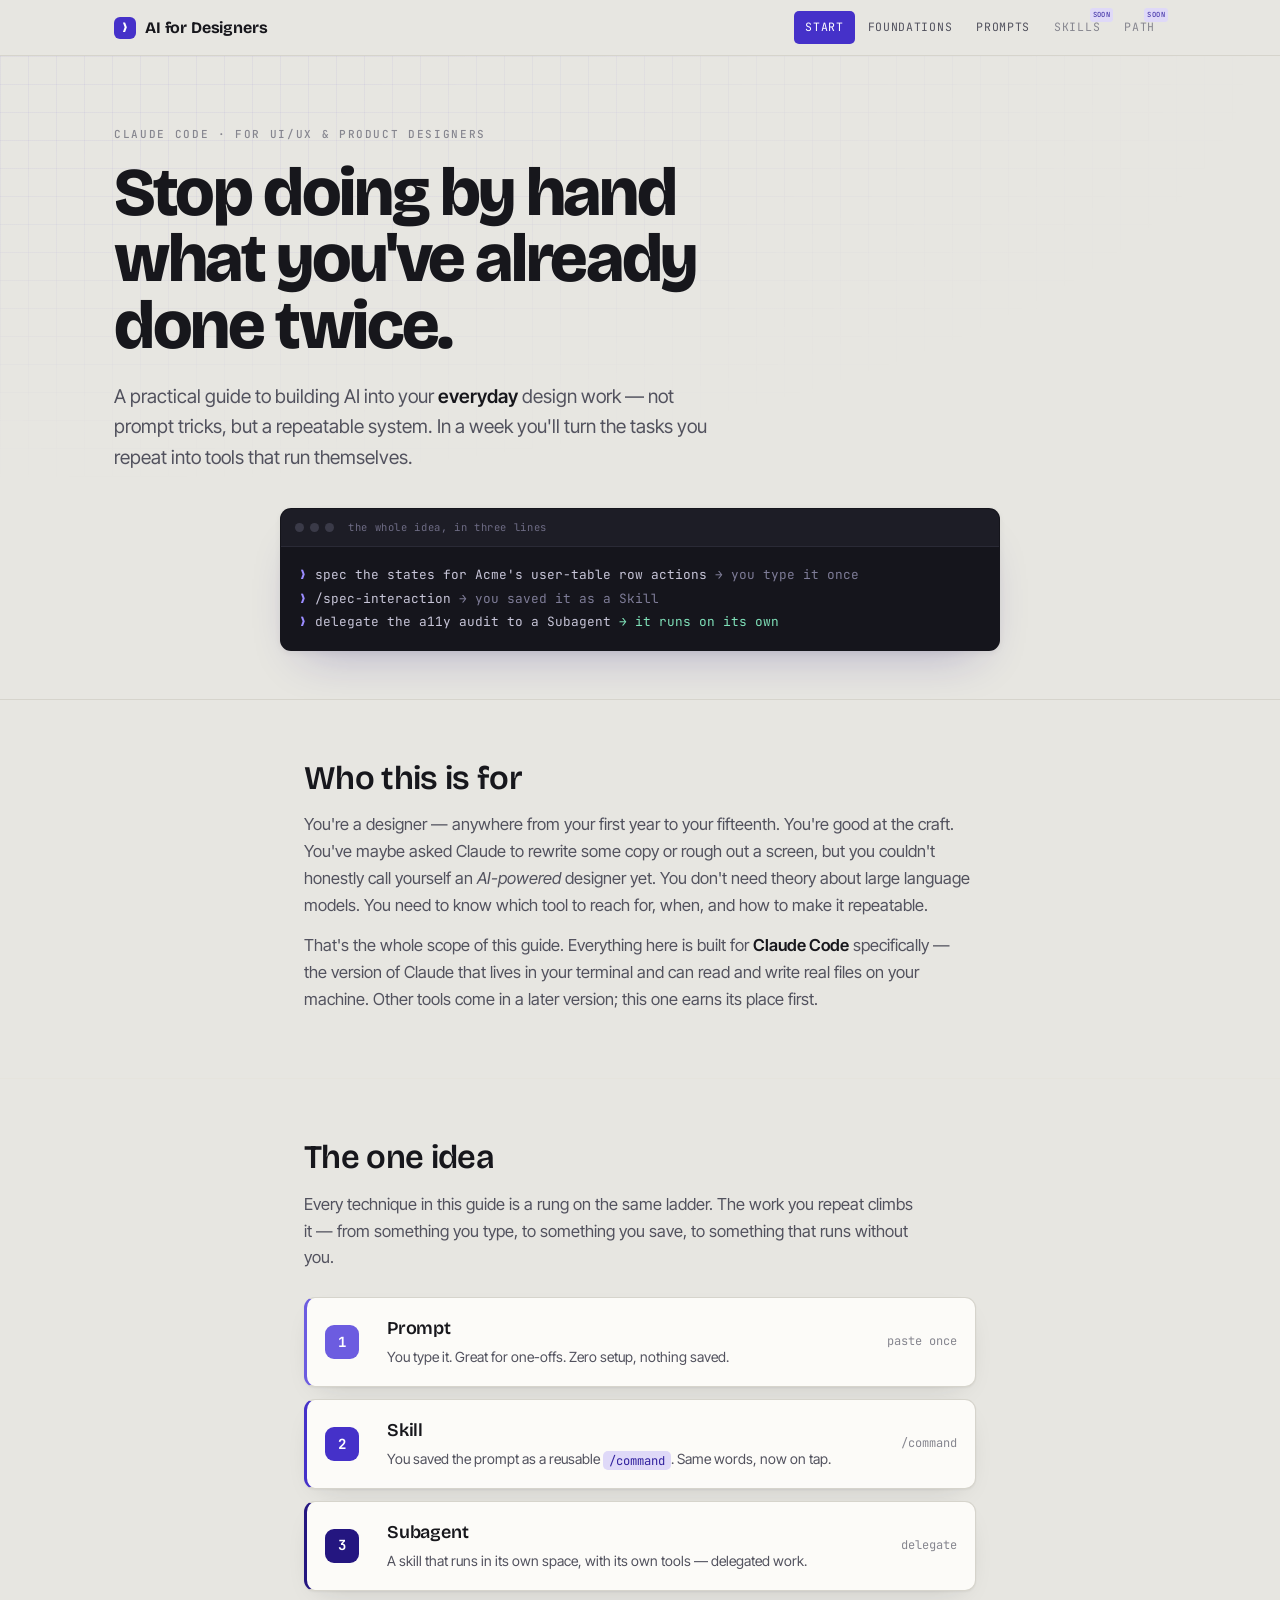
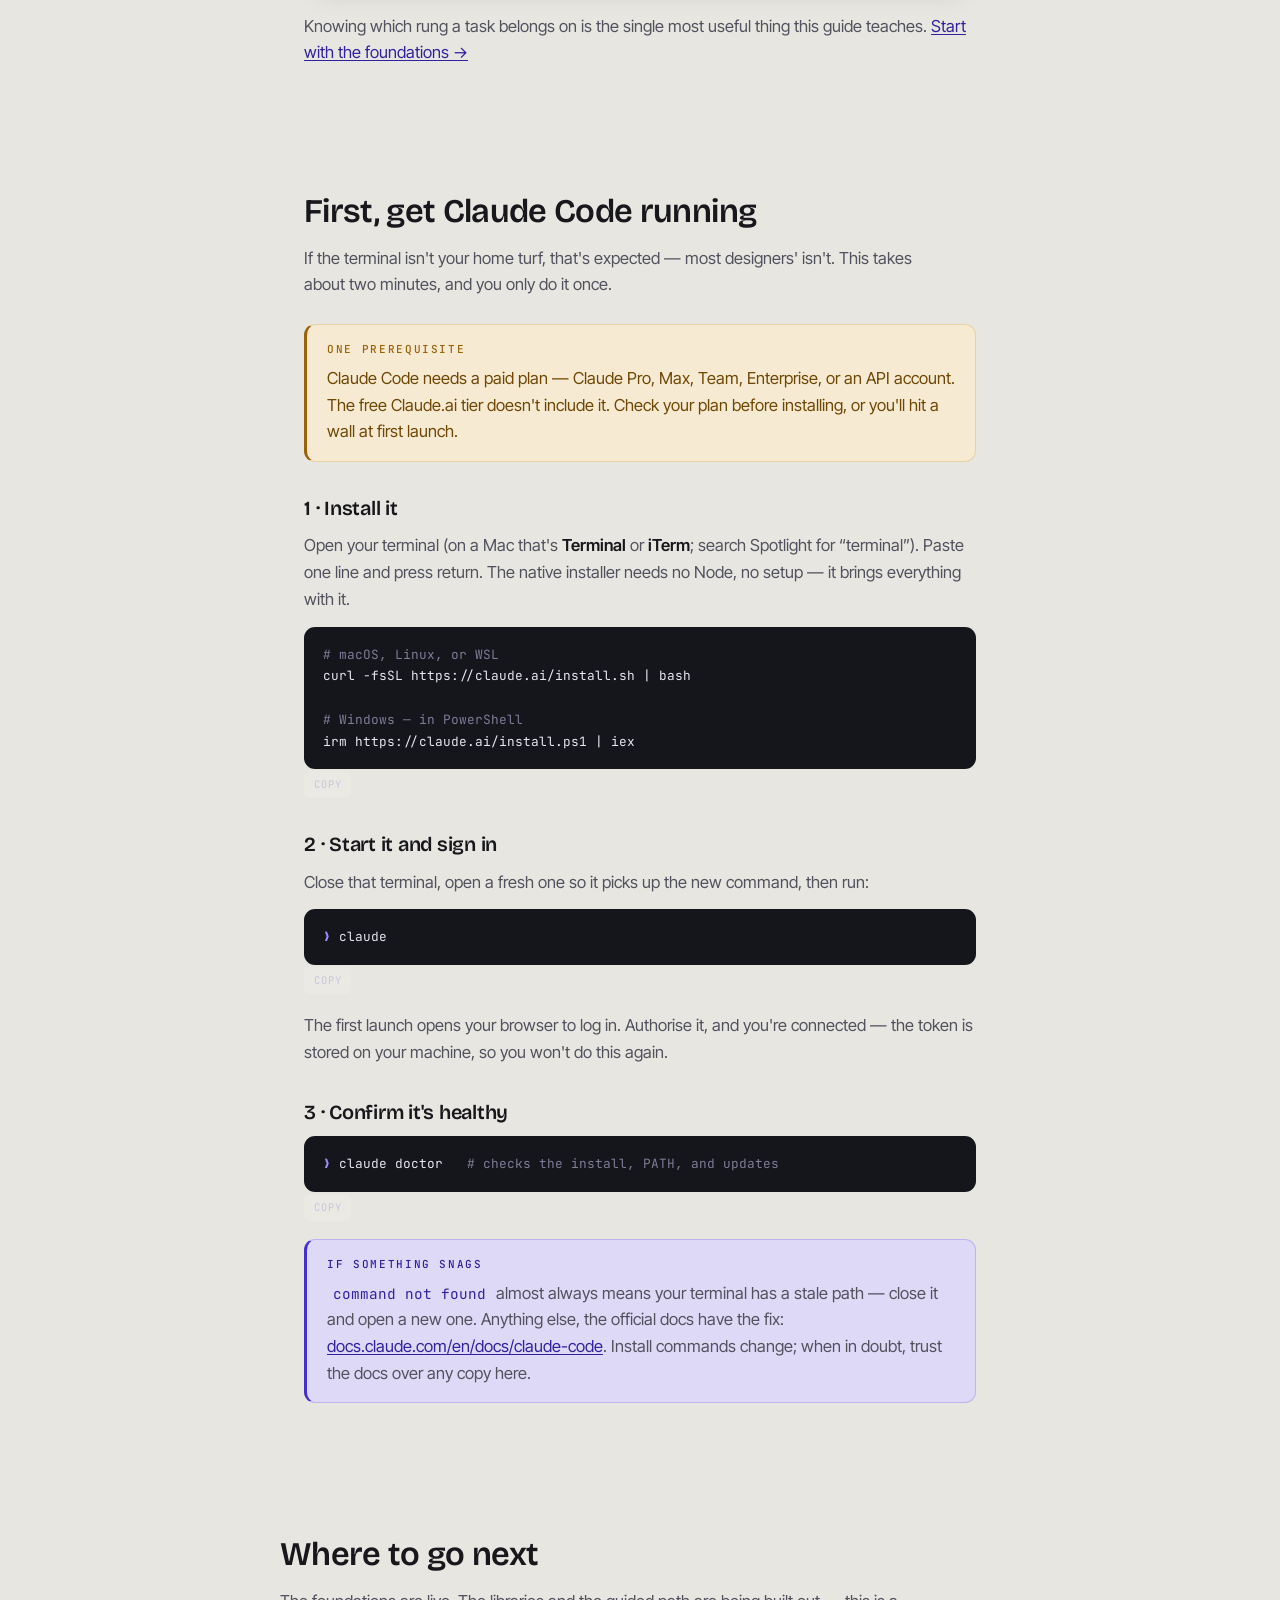
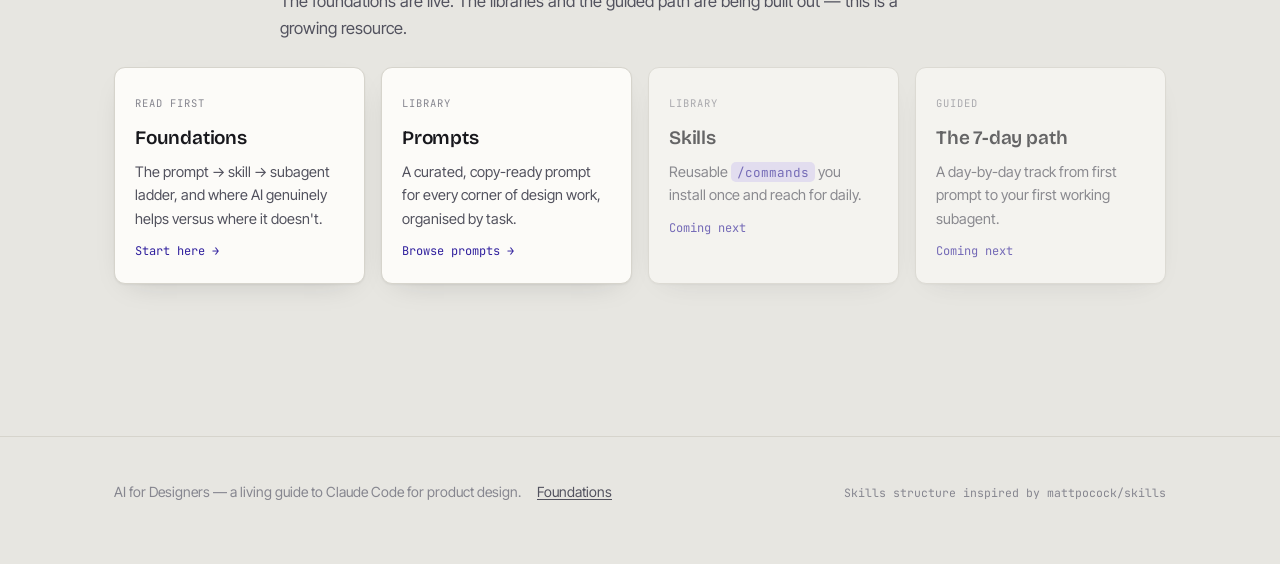
==== index.html @ a27c15d3 "Initial commit" ====
<!DOCTYPE html>
<html lang="en">
<head>
<meta charset="utf-8">
<meta name="viewport" content="width=device-width, initial-scale=1">
<title>AI for Designers — Claude Code, for UI/UX &amp; product designers</title>
<meta name="description" content="A practical, production-ready guide to integrating Claude Code into your everyday design workflow. Prompts, Skills, and Subagents for UI/UX and product designers.">
<link rel="preconnect" href="https://fonts.googleapis.com">
<link rel="preconnect" href="https://fonts.gstatic.com" crossorigin>
<link href="https://fonts.googleapis.com/css2?family=Bricolage+Grotesque:opsz,wght@12..96,400;12..96,600;12..96,800&family=Inter+Tight:wght@400;500;600&family=JetBrains+Mono:wght@400;500;700&display=swap" rel="stylesheet">
<link rel="stylesheet" href="assets/css/tokens.css">
<link rel="stylesheet" href="assets/css/base.css">
</head>
<body>

<!-- ===== shared nav (kept in sync by hand across pages — no build step) ===== -->
<nav class="nav">
  <div class="nav-in">
    <a class="brand" href="index.html"><span class="glyph">❯</span><b>AI for Designers</b></a>
    <div class="nav-links">
      <a href="index.html" aria-current="page">Start</a>
      <a href="foundations.html">Foundations</a>
      <a href="prompting.html">Prompts</a>
      <span class="soon">Skills</span>
      <span class="soon">Path</span>
    </div>
  </div>
</nav>

<main>
  <!-- ===== hero ===== -->
  <header class="hero grid-wash">
    <div class="wrap">
      <div class="eyebrow">Claude Code · for UI/UX &amp; product designers</div>
      <h1>Stop doing by hand what you&#39;ve already done twice.</h1>
      <p class="lede">A practical guide to building AI into your <strong>everyday</strong> design work — not prompt tricks, but a repeatable system. In a week you&#39;ll turn the tasks you repeat into tools that run themselves.</p>

      <div class="measure" style="margin-top:34px">
        <div class="term" aria-label="Example of the prompt to skill to subagent progression">
          <div class="term-bar"><i></i><i></i><i></i><span>the whole idea, in three lines</span></div>
          <div class="term-body">
<span class="pr">❯</span> spec the states for Acme&#39;s user-table row actions<span class="out">   → you type it once</span><br>
<span class="pr">❯</span> /spec-interaction<span class="out">                          → you saved it as a Skill</span><br>
<span class="pr">❯</span> delegate the a11y audit to a Subagent<span class="ok">        → it runs on its own</span>
          </div>
        </div>
      </div>
    </div>
  </header>

  <!-- ===== who it's for ===== -->
  <section class="band">
    <div class="wrap measure">
      <div class="sec-head"><h2>Who this is for</h2></div>
      <p>You&#39;re a designer — anywhere from your first year to your fifteenth. You&#39;re good at the craft. You&#39;ve maybe asked Claude to rewrite some copy or rough out a screen, but you couldn&#39;t honestly call yourself an <em>AI-powered</em> designer yet. You don&#39;t need theory about large language models. You need to know which tool to reach for, when, and how to make it repeatable.</p>
      <p>That&#39;s the whole scope of this guide. Everything here is built for <strong>Claude Code</strong> specifically — the version of Claude that lives in your terminal and can read and write real files on your machine. Other tools come in a later version; this one earns its place first.</p>
    </div>
  </section>

  <!-- ===== the one idea ===== -->
  <section class="band">
    <div class="wrap measure">
      <div class="sec-head"><h2>The one idea</h2></div>
      <p class="sec-sub">Every technique in this guide is a rung on the same ladder. The work you repeat climbs it — from something you type, to something you save, to something that runs without you.</p>

      <div class="ladder">
        <div class="rung t1">
          <div class="n">1</div>
          <div class="body"><b>Prompt</b><span>You type it. Great for one-offs. Zero setup, nothing saved.</span></div>
          <div class="cmd">paste once</div>
        </div>
        <div class="rung t2">
          <div class="n">2</div>
          <div class="body"><b>Skill</b><span>You saved the prompt as a reusable <code>/command</code>. Same words, now on tap.</span></div>
          <div class="cmd">/command</div>
        </div>
        <div class="rung t3">
          <div class="n">3</div>
          <div class="body"><b>Subagent</b><span>A skill that runs in its own space, with its own tools — delegated work.</span></div>
          <div class="cmd">delegate</div>
        </div>
      </div>

      <p style="margin-top:22px">Knowing which rung a task belongs on is the single most useful thing this guide teaches. <a href="foundations.html">Start with the foundations →</a></p>
    </div>
  </section>

  <!-- ===== getting started with claude code ===== -->
  <section class="band">
    <div class="wrap measure">
      <div class="sec-head"><h2>First, get Claude Code running</h2></div>
      <p class="sec-sub">If the terminal isn&#39;t your home turf, that&#39;s expected — most designers&#39; isn&#39;t. This takes about two minutes, and you only do it once.</p>

      <div class="callout warn">
        <span class="eyebrow">One prerequisite</span>
        <p>Claude Code needs a paid plan — Claude Pro, Max, Team, Enterprise, or an API account. The free Claude.ai tier doesn&#39;t include it. Check your plan before installing, or you&#39;ll hit a wall at first launch.</p>
      </div>

      <h3>1 · Install it</h3>
      <p>Open your terminal (on a Mac that&#39;s <strong>Terminal</strong> or <strong>iTerm</strong>; search Spotlight for &ldquo;terminal&rdquo;). Paste one line and press return. The native installer needs no Node, no setup — it brings everything with it.</p>
      <div class="codewrap"><pre><span class="c"># macOS, Linux, or WSL</span>
curl -fsSL https://claude.ai/install.sh | bash

<span class="c"># Windows — in PowerShell</span>
irm https://claude.ai/install.ps1 | iex</pre></div>

      <h3>2 · Start it and sign in</h3>
      <p>Close that terminal, open a fresh one so it picks up the new command, then run:</p>
      <div class="codewrap"><pre><span class="p">❯</span> claude</pre></div>
      <p>The first launch opens your browser to log in. Authorise it, and you&#39;re connected — the token is stored on your machine, so you won&#39;t do this again.</p>

      <h3>3 · Confirm it&#39;s healthy</h3>
      <div class="codewrap"><pre><span class="p">❯</span> claude doctor   <span class="c"># checks the install, PATH, and updates</span></pre></div>

      <div class="callout tip">
        <span class="eyebrow">If something snags</span>
        <p><code>command not found</code> almost always means your terminal has a stale path — close it and open a new one. Anything else, the official docs have the fix: <a href="https://docs.claude.com/en/docs/claude-code/overview">docs.claude.com/en/docs/claude-code</a>. Install commands change; when in doubt, trust the docs over any copy here.</p>
      </div>
    </div>
  </section>

  <!-- ===== where to go ===== -->
  <section class="band">
    <div class="wrap">
      <div class="measure"><div class="sec-head"><h2>Where to go next</h2></div>
      <p class="sec-sub">The foundations are live. The libraries and the guided path are being built out — this is a growing resource.</p></div>
      <div class="cards">
        <a class="card" href="foundations.html">
          <span class="k">Read first</span>
          <h4>Foundations</h4>
          <p>The prompt → skill → subagent ladder, and where AI genuinely helps versus where it doesn&#39;t.</p>
          <span class="go">Start here →</span>
        </a>
        <a class="card" href="prompting.html">
          <span class="k">Library</span>
          <h4>Prompts</h4>
          <p>A curated, copy-ready prompt for every corner of design work, organised by task.</p>
          <span class="go">Browse prompts →</span>
        </a>
        <div class="card disabled">
          <span class="k">Library</span>
          <h4>Skills</h4>
          <p>Reusable <code>/commands</code> you install once and reach for daily.</p>
          <span class="go">Coming next</span>
        </div>
        <div class="card disabled">
          <span class="k">Guided</span>
          <h4>The 7-day path</h4>
          <p>A day-by-day track from first prompt to your first working subagent.</p>
          <span class="go">Coming next</span>
        </div>
      </div>
    </div>
  </section>
</main>

<footer>
  <div class="wrap">
    <span>AI for Designers — a living guide to Claude Code for product design.</span>
    <a href="foundations.html">Foundations</a>
    <span class="credit">Skills structure inspired by mattpocock/skills</span>
  </div>
</footer>

<script>
/* copy buttons — added to every code block, on every page */
document.querySelectorAll('.codewrap').forEach(w=>{
  const pre=w.querySelector('pre'); if(!pre) return;
  const b=document.createElement('button'); b.className='copy'; b.type='button'; b.textContent='Copy';
  b.addEventListener('click',async()=>{
    try{ await navigator.clipboard.writeText(pre.innerText); b.textContent='Copied'; b.classList.add('done');
      setTimeout(()=>{b.textContent='Copy';b.classList.remove('done')},1400);
    }catch(e){ b.textContent='Select manually'; }
  });
  w.appendChild(b);
});
</script>
</body>
</html>
---- assets/css/tokens.css ----
/* ============================================================================
   TOKENS — the single source of visual truth for the whole repo.
   Change a value here and every page updates. Nothing elsewhere hardcodes
   a colour, font, radius or width.

   The tier ramp (--t1 / --t2 / --t3) is meaningful, not decorative:
   it encodes the learning ladder — Prompt (t1) → Skill (t2) → Subagent (t3).
   Use the matching tier colour wherever you refer to one of those concepts.
   ========================================================================== */
:root{
  /* surfaces — warm light, deliberately not cream (#F4F1EA reads as AI-default) */
  --paper:#E7E6E1;
  --paper-2:#F1F0EB;
  --card:#FCFBF8;

  /* ink */
  --ink:#17171C;
  --ink-2:#52525E;
  --ink-3:#86868F;

  /* rules */
  --rule:#D6D4CC;
  --rule-soft:#E6E4DD;

  /* tier ramp — the ladder. deepening violet-indigo. */
  --t1:#6C5CE0;  --t1-soft:#E8E4FB;  --t1-line:#CFC6F5;   /* Prompt   */
  --t2:#4531C9;  --t2-soft:#DFD9F8;  --t2-line:#BFB4F0;   /* Skill    */
  --t3:#241680;  --t3-soft:#D7D2EC;  --t3-line:#B3AAD8;   /* Subagent */
  --t2-ink:#31219E;                                        /* readable violet text */

  /* semantic accents */
  --go:#0E7C66;    --go-soft:#D6EDE6;   --go-line:#B2DccF;  /* create / positive */
  --warn:#9A6209;  --warn-soft:#F7EAD2; --warn-line:#E7D3A6;/* caution           */
  --stop:#963030;  --stop-soft:#FBE7E7; --stop-line:#EEC5C5;/* blocker           */

  /* radii */
  --r-s:5px; --r-m:11px; --r-l:20px;

  /* elevation */
  --shadow:0 1px 2px rgba(23,23,28,.05), 0 10px 30px -16px rgba(23,23,28,.22);
  --shadow-lg:0 2px 6px rgba(23,23,28,.06), 0 24px 50px -24px rgba(36,22,128,.30);

  /* type */
  --display:'Bricolage Grotesque',system-ui,sans-serif;
  --body:'Inter Tight',system-ui,sans-serif;
  --mono:'JetBrains Mono',ui-monospace,SFMono-Regular,Menlo,monospace;

  /* layout */
  --nav-h:56px;
  --measure:72ch;
  --gutter:40px;
}
---- assets/css/base.css ----
/* ============================================================================
   BASE — shared layout + components for every page.
   Depends on tokens.css. Component classes are documented inline so future
   pages can reuse them without re-reading the whole file.
   ========================================================================== */

*{box-sizing:border-box}
html{scroll-behavior:smooth}
body{
  margin:0;background:var(--paper);color:var(--ink);
  font-family:var(--body);font-size:16.5px;line-height:1.62;
  -webkit-font-smoothing:antialiased;
}
a{color:var(--t2-ink);text-underline-offset:2px}
img{max-width:100%}

.eyebrow{
  font-family:var(--mono);font-size:11px;font-weight:500;
  letter-spacing:.15em;text-transform:uppercase;color:var(--ink-3);
}
.wrap{max-width:1100px;margin:0 auto;padding:0 24px}
.measure{max-width:var(--measure);margin-inline:auto}

/* ---------- top navigation (shared across pages) ------------------------- */
.nav{
  position:sticky;top:0;z-index:50;height:var(--nav-h);
  background:rgba(231,230,225,.82);backdrop-filter:blur(12px);
  border-bottom:1px solid var(--rule);
}
.nav-in{display:flex;align-items:center;gap:22px;height:100%;max-width:1100px;margin:0 auto;padding:0 24px}
.brand{display:flex;align-items:center;gap:9px;text-decoration:none;color:var(--ink);font-weight:600}
.brand .glyph{
  width:22px;height:22px;border-radius:6px;background:var(--t2);color:#fff;flex:none;
  display:grid;place-items:center;font-family:var(--mono);font-size:13px;font-weight:700;
}
.brand b{font-family:var(--display);font-size:16px;letter-spacing:-.01em}
.nav-links{margin-left:auto;display:flex;gap:2px;align-items:center}
.nav-links a,.nav-links span{
  font-family:var(--mono);font-size:11.5px;letter-spacing:.06em;text-transform:uppercase;
  padding:7px 11px;border-radius:var(--r-s);text-decoration:none;color:var(--ink-2);
}
.nav-links a:hover{background:var(--t2-soft);color:var(--t2-ink)}
.nav-links a[aria-current="page"]{background:var(--t2);color:#fff}
.nav-links .soon{color:var(--ink-3);cursor:default;position:relative}
.nav-links .soon::after{
  content:"soon";position:absolute;top:-3px;right:-2px;font-size:7px;letter-spacing:.06em;
  color:var(--t2-ink);background:var(--t2-soft);padding:1px 3px;border-radius:3px;
}

/* ---------- page scaffold ------------------------------------------------ */
main{padding-bottom:100px}
.hero{position:relative;padding:70px 0 48px;overflow:hidden;border-bottom:1px solid var(--rule)}
.hero .wrap{position:relative}
.hero h1{
  font-family:var(--display);font-weight:800;letter-spacing:-.035em;
  font-size:clamp(38px,6vw,68px);line-height:.98;margin:16px 0 0;max-width:17ch;
}
.hero .lede{font-size:19px;color:var(--ink-2);margin:22px 0 0;max-width:56ch}
.hero .lede strong{color:var(--ink);font-weight:600}

/* faint grid wash behind heroes */
.grid-wash::before{
  content:"";position:absolute;inset:0;pointer-events:none;
  background-image:
    linear-gradient(to right,rgba(69,49,201,.05) 1px,transparent 1px),
    linear-gradient(to bottom,rgba(69,49,201,.05) 1px,transparent 1px);
  background-size:28px 28px;
  mask-image:radial-gradient(120% 90% at 10% 0%,#000 15%,transparent 75%);
}

section.band{padding:52px 0;border-bottom:1px solid var(--rule-soft)}
section.band:last-of-type{border-bottom:0}
.sec-head{display:flex;align-items:baseline;gap:14px;margin-bottom:6px;flex-wrap:wrap}
.sec-head h2{
  font-family:var(--display);font-weight:600;letter-spacing:-.02em;
  font-size:clamp(24px,3vw,33px);margin:0;
}
.sec-sub{color:var(--ink-2);max-width:62ch;margin:6px 0 26px;font-size:16.5px}

h3{font-family:var(--display);font-weight:600;font-size:20px;letter-spacing:-.012em;margin:30px 0 8px}
p{margin:0 0 14px;color:var(--ink-2)}
p strong,li strong{color:var(--ink);font-weight:600}
.band ul,.band ol{color:var(--ink-2);padding-left:20px}
.band li{margin-bottom:7px}

/* ---------- the LADDER (signature) --------------------------------------
   Three rungs = Prompt / Skill / Subagent, coloured by the tier ramp.
   Sequence is real information, so the rungs are numbered.                  */
.ladder{display:grid;gap:12px;margin:8px 0 4px}
.rung{
  display:grid;grid-template-columns:46px 1fr auto;align-items:center;gap:16px;
  background:var(--card);border:1px solid var(--rule);border-left-width:3px;
  border-radius:var(--r-m);padding:16px 18px;box-shadow:var(--shadow);
  animation:rung-in .5s cubic-bezier(.2,.9,.3,1.25) backwards;
}
.rung:nth-child(1){animation-delay:.05s}
.rung:nth-child(2){animation-delay:.15s}
.rung:nth-child(3){animation-delay:.25s}
@keyframes rung-in{from{opacity:0;transform:translateY(10px)}to{opacity:1;transform:none}}
.rung .n{
  width:34px;height:34px;border-radius:9px;display:grid;place-items:center;
  font-family:var(--mono);font-weight:700;font-size:14px;color:#fff;
}
.rung .body b{font-family:var(--display);font-size:18px;font-weight:600;display:block;letter-spacing:-.01em}
.rung .body span{font-size:14px;color:var(--ink-2)}
.rung .cmd{font-family:var(--mono);font-size:12px;color:var(--ink-3);white-space:nowrap}
.rung.t1{border-left-color:var(--t1)} .rung.t1 .n{background:var(--t1)}
.rung.t2{border-left-color:var(--t2)} .rung.t2 .n{background:var(--t2)}
.rung.t3{border-left-color:var(--t3)} .rung.t3 .n{background:var(--t3)}

/* ---------- callouts ----------------------------------------------------- */
.callout{
  border:1px solid var(--rule);border-left-width:3px;border-radius:var(--r-m);
  padding:16px 20px;margin:0 0 20px;background:var(--card);
}
.callout>.eyebrow{display:block;margin-bottom:6px}
.callout p:last-child{margin-bottom:0}
.callout.tip{background:var(--t2-soft);border-color:var(--t2-line);border-left-color:var(--t2)}
.callout.tip>.eyebrow{color:var(--t2-ink)}
.callout.rule{background:var(--go-soft);border-color:var(--go-line);border-left-color:var(--go)}
.callout.rule>.eyebrow{color:var(--go)} .callout.rule p{color:#0a5c4c}
.callout.warn{background:var(--warn-soft);border-color:var(--warn-line);border-left-color:var(--warn)}
.callout.warn>.eyebrow{color:var(--warn)} .callout.warn p{color:#6e4705}
.callout.stop{background:var(--stop-soft);border-color:var(--stop-line);border-left-color:var(--stop)}
.callout.stop>.eyebrow{color:var(--stop)} .callout.stop p{color:#7a2626}

/* ---------- cards + nav grid --------------------------------------------- */
.cards{display:grid;grid-template-columns:repeat(auto-fill,minmax(240px,1fr));gap:16px}
.card{
  background:var(--card);border:1px solid var(--rule);border-radius:var(--r-m);
  padding:20px;box-shadow:var(--shadow);text-decoration:none;color:inherit;display:block;
  transition:transform .16s,box-shadow .16s,border-color .16s;
}
a.card:hover{transform:translateY(-2px);box-shadow:var(--shadow-lg);border-color:var(--t2-line)}
.card .k{font-family:var(--mono);font-size:10.5px;letter-spacing:.1em;text-transform:uppercase;color:var(--ink-3)}
.card h4{font-family:var(--display);font-size:19px;font-weight:600;letter-spacing:-.01em;margin:8px 0 6px}
.card p{font-size:14.5px;margin:0}
.card .go{display:inline-block;margin-top:12px;font-family:var(--mono);font-size:12px;color:var(--t2-ink)}
.card.disabled{opacity:.62;pointer-events:none}

/* ---------- two-column compare (fit / not-fit) --------------------------- */
.compare{display:grid;grid-template-columns:1fr 1fr;gap:16px;margin:0 0 20px}
.compare .col{border:1px solid var(--rule);border-radius:var(--r-m);padding:18px 20px;background:var(--card)}
.compare .col.good{border-top:3px solid var(--go)}
.compare .col.bad{border-top:3px solid var(--stop)}
.compare .col h4{margin:0 0 10px;font-family:var(--display);font-size:16px}
.compare ul{margin:0;padding-left:18px;font-size:14.5px}
.compare li{margin-bottom:6px}

/* ---------- code + command ---------------------------------------------- */
code{font-family:var(--mono);font-size:.87em;background:var(--t2-soft);color:var(--t2-ink);padding:1.5px 6px;border-radius:var(--r-s)}
pre code{background:none;color:inherit;padding:0}
.codewrap{position:relative;margin:0 0 18px}
pre{
  background:#15151C;color:#E7E6EF;border-radius:var(--r-m);padding:17px 19px;
  overflow-x:auto;font-family:var(--mono);font-size:12.8px;line-height:1.7;margin:0;
}
pre .c{color:#7E7C97}      /* comment  */
pre .p{color:#9B8CFF}      /* prompt ❯ / key */
pre .s{color:#7FE0B8}      /* string   */
pre .v{color:#F0C078}      /* value    */
.copy{
  position:absolute;top:10px;right:10px;all:unset;cursor:pointer;
  font-family:var(--mono);font-size:10.5px;letter-spacing:.08em;text-transform:uppercase;
  background:rgba(255,255,255,.1);color:#C9C6DA;padding:5px 10px;border-radius:var(--r-s);
}
.copy:hover{background:rgba(255,255,255,.22);color:#fff}
.copy:focus-visible{outline:2px solid #9B8CFF;outline-offset:2px}
.copy.done{background:var(--go);color:#fff}

/* inline command chip: <span class="k2">❯ claude</span> */
.k2{font-family:var(--mono);font-size:.9em;background:var(--ink);color:#fff;padding:2px 8px;border-radius:var(--r-s);white-space:nowrap}
.k2 .pr{color:#9B8CFF;margin-right:5px}

/* ---------- mini terminal (hero) ----------------------------------------- */
.term{
  background:#15151C;border-radius:var(--r-m);box-shadow:var(--shadow-lg);
  overflow:hidden;border:1px solid #26263200;
}
.term-bar{display:flex;align-items:center;gap:6px;padding:10px 14px;background:#1D1D26;border-bottom:1px solid #2A2A36}
.term-bar i{width:9px;height:9px;border-radius:50%;background:#3A3A48;display:block}
.term-bar span{margin-left:8px;font-family:var(--mono);font-size:10.5px;color:#6E6C85;letter-spacing:.06em}
.term-body{padding:16px 18px;font-family:var(--mono);font-size:12.8px;line-height:1.85;color:#C7C5D8}
.term-body .pr{color:#9B8CFF}
.term-body .out{color:#7E7C97}
.term-body .ok{color:#7FE0B8}

/* ---------- misc --------------------------------------------------------- */
.tags{display:flex;flex-wrap:wrap;gap:6px;margin-top:14px}
.tag{font-family:var(--mono);font-size:10.5px;letter-spacing:.06em;padding:4px 9px;border-radius:999px;background:var(--card);border:1px solid var(--rule);color:var(--ink-3)}

footer{padding:44px 0 60px;color:var(--ink-3);font-size:14px;border-top:1px solid var(--rule)}
footer .wrap{display:flex;gap:16px;flex-wrap:wrap;align-items:baseline}
footer a{color:var(--ink-2)}
footer .credit{margin-left:auto;font-family:var(--mono);font-size:11.5px}

/* ---------- responsive --------------------------------------------------- */
@media (max-width:760px){
  .nav-links{gap:0}
  .nav-links a,.nav-links span{padding:7px 8px;font-size:10.5px}
  .compare{grid-template-columns:1fr}
  .rung{grid-template-columns:40px 1fr;gap:12px}
  .rung .cmd{display:none}
}
@media (prefers-reduced-motion:reduce){
  *{animation:none!important;transition:none!important}
  html{scroll-behavior:auto}
}

/* ---------- print -------------------------------------------------------- */
@media print{
  .nav,.copy,footer .credit{display:none!important}
  body{background:#fff}
  pre{background:#F1F0EB;color:#15151C;border:1px solid var(--rule)}
  pre .c,pre .p,pre .s,pre .v{color:#15151C}
}

/* ============================================================================
   LIBRARY — prompt & skills library components (prompting.html, skills.html)
   ========================================================================== */
.lib-toolbar{
  position:sticky;top:var(--nav-h);z-index:30;background:rgba(231,230,225,.9);
  backdrop-filter:blur(10px);padding:16px 0 14px;border-bottom:1px solid var(--rule);margin-bottom:8px;
}
.lib-search{
  width:100%;font-family:var(--mono);font-size:13.5px;padding:11px 14px;
  border:1px solid var(--rule);border-radius:var(--r-s);background:var(--card);color:var(--ink);
}
.lib-search:focus{outline:2px solid var(--t2);outline-offset:1px;border-color:var(--t2)}
.lib-chips{display:flex;flex-wrap:wrap;gap:6px;margin-top:12px}
.lib-chip{
  all:unset;cursor:pointer;font-family:var(--mono);font-size:11.5px;letter-spacing:.03em;
  padding:6px 11px;border-radius:999px;border:1px solid var(--rule);background:var(--card);color:var(--ink-2);
  transition:.14s;
}
.lib-chip:hover{border-color:var(--t2-line);color:var(--t2-ink)}
.lib-chip:focus-visible{outline:2px solid var(--t2);outline-offset:2px}
.lib-chip[aria-selected="true"]{background:var(--t2);border-color:var(--t2);color:#fff}
.lib-count{margin-top:12px;font-family:var(--mono);font-size:11px;letter-spacing:.08em;text-transform:uppercase;color:var(--ink-3)}

.lib-group{margin:34px 0}
.lib-group-head{margin-bottom:16px;padding-bottom:10px;border-bottom:1px solid var(--rule-soft)}
.lib-group-head h2{font-family:var(--display);font-weight:600;font-size:24px;letter-spacing:-.02em;margin:0}
.lib-group-head p{margin:4px 0 0;color:var(--ink-3);font-size:15px}
.lib-grid{display:grid;grid-template-columns:repeat(auto-fill,minmax(340px,1fr));gap:16px}
.lib-empty{font-family:var(--mono);font-size:13px;color:var(--ink-3);padding:40px 0}

.pcard{
  background:var(--card);border:1px solid var(--rule);border-radius:var(--r-m);
  padding:20px;box-shadow:var(--shadow);display:flex;flex-direction:column;
}
.pcard-head h3{font-family:var(--display);font-size:18px;font-weight:600;letter-spacing:-.01em;margin:6px 0 5px}
.pcard-cat{font-family:var(--mono);font-size:10px;letter-spacing:.1em;text-transform:uppercase;color:var(--t2-ink)}
.pcard-desc{font-size:14.5px;margin:0}
.pcard-when{
  margin:14px 0;padding:11px 13px;background:var(--paper-2);border-radius:var(--r-s);
  font-size:13.5px;color:var(--ink-2);border:1px solid var(--rule-soft);
}
.pcard-when .eyebrow{display:block;margin-bottom:3px;color:var(--ink-3)}
.pcard-pre{margin:0 0 4px}
.pcard-pre pre{font-size:12px;max-height:300px}
.pcard-copy{position:absolute;top:9px;right:9px}
.pcard-ex{margin-top:12px;border:1px solid var(--rule-soft);border-radius:var(--r-s);background:var(--paper-2)}
.pcard-ex summary{
  cursor:pointer;padding:9px 12px;font-family:var(--mono);font-size:11.5px;letter-spacing:.04em;
  color:var(--t2-ink);list-style:none;
}
.pcard-ex summary::-webkit-details-marker{display:none}
.pcard-ex summary::before{content:"▸ ";color:var(--ink-3)}
.pcard-ex[open] summary::before{content:"▾ "}
.pcard-ex p{padding:0 12px 12px;margin:0;font-size:13.5px;color:var(--ink-2)}
.pcard .tags{margin-top:auto;padding-top:14px}

@media (max-width:620px){
  .lib-grid{grid-template-columns:1fr}
}
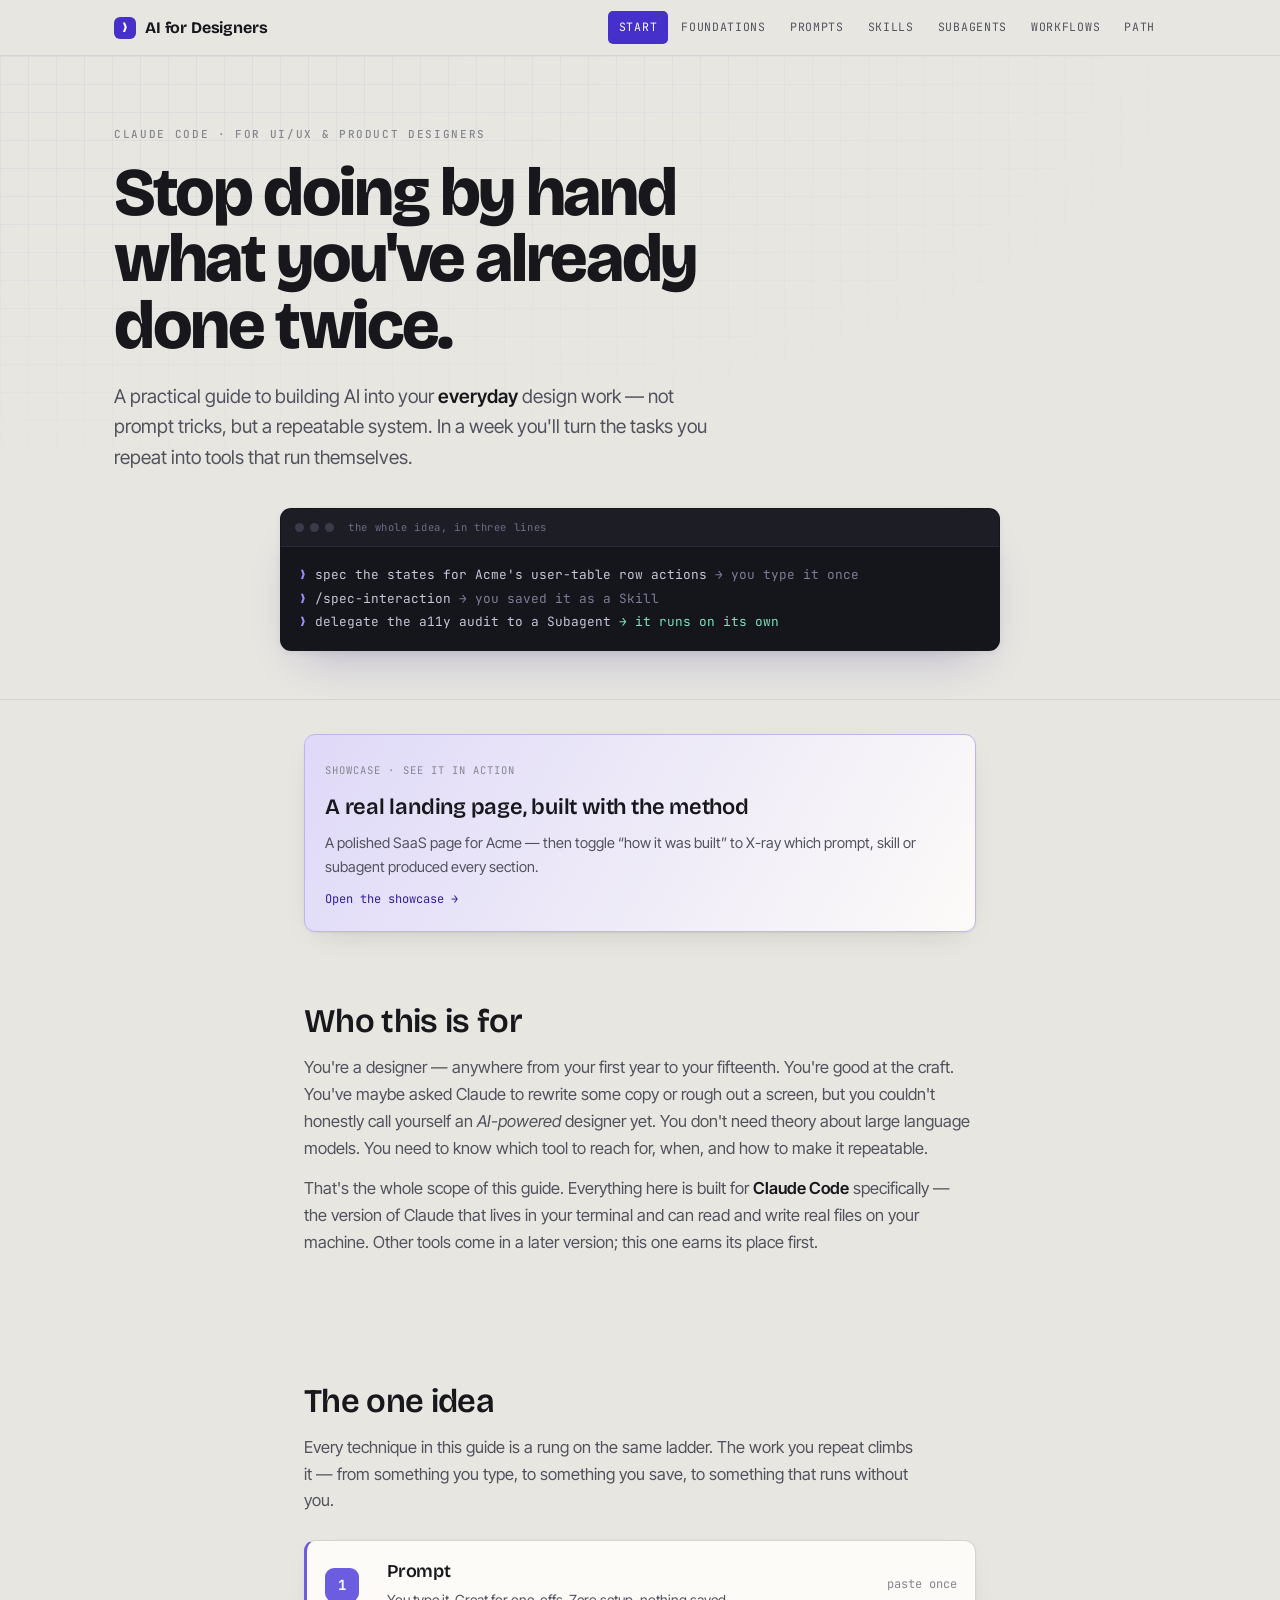
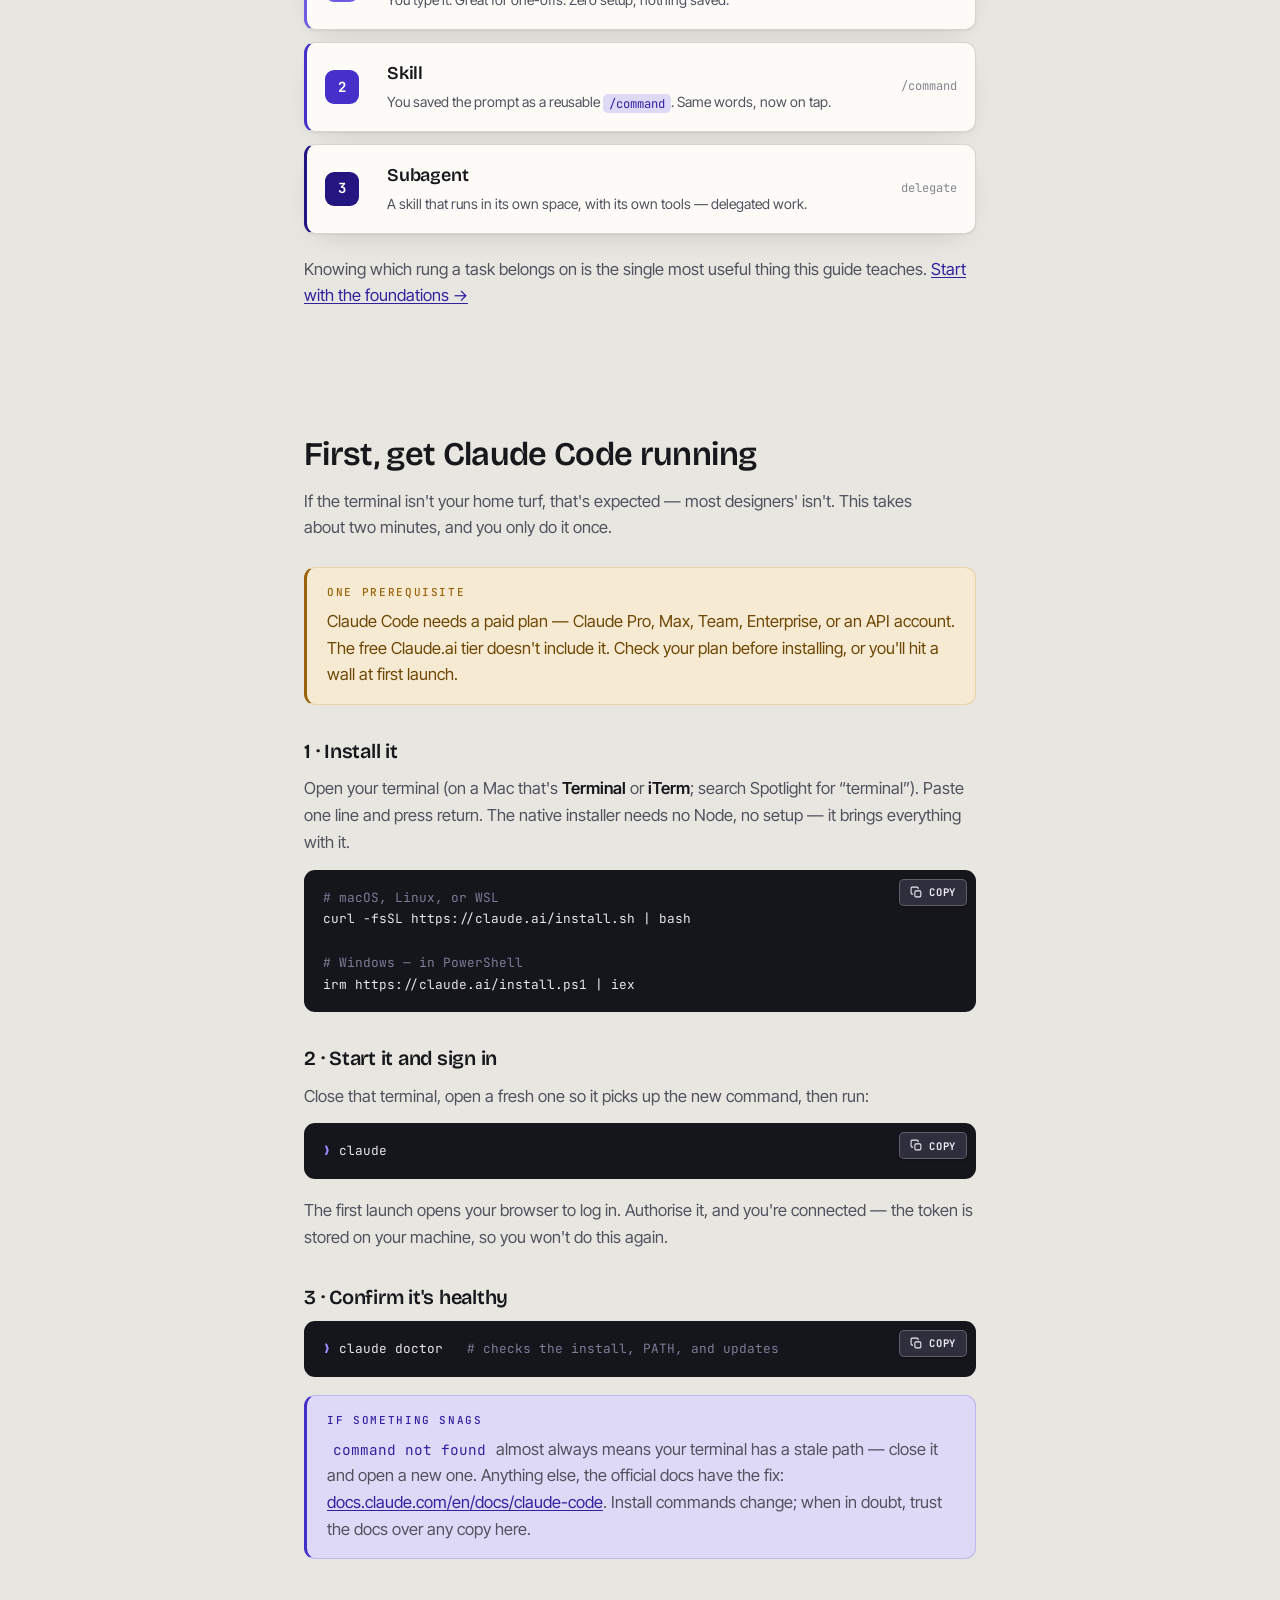
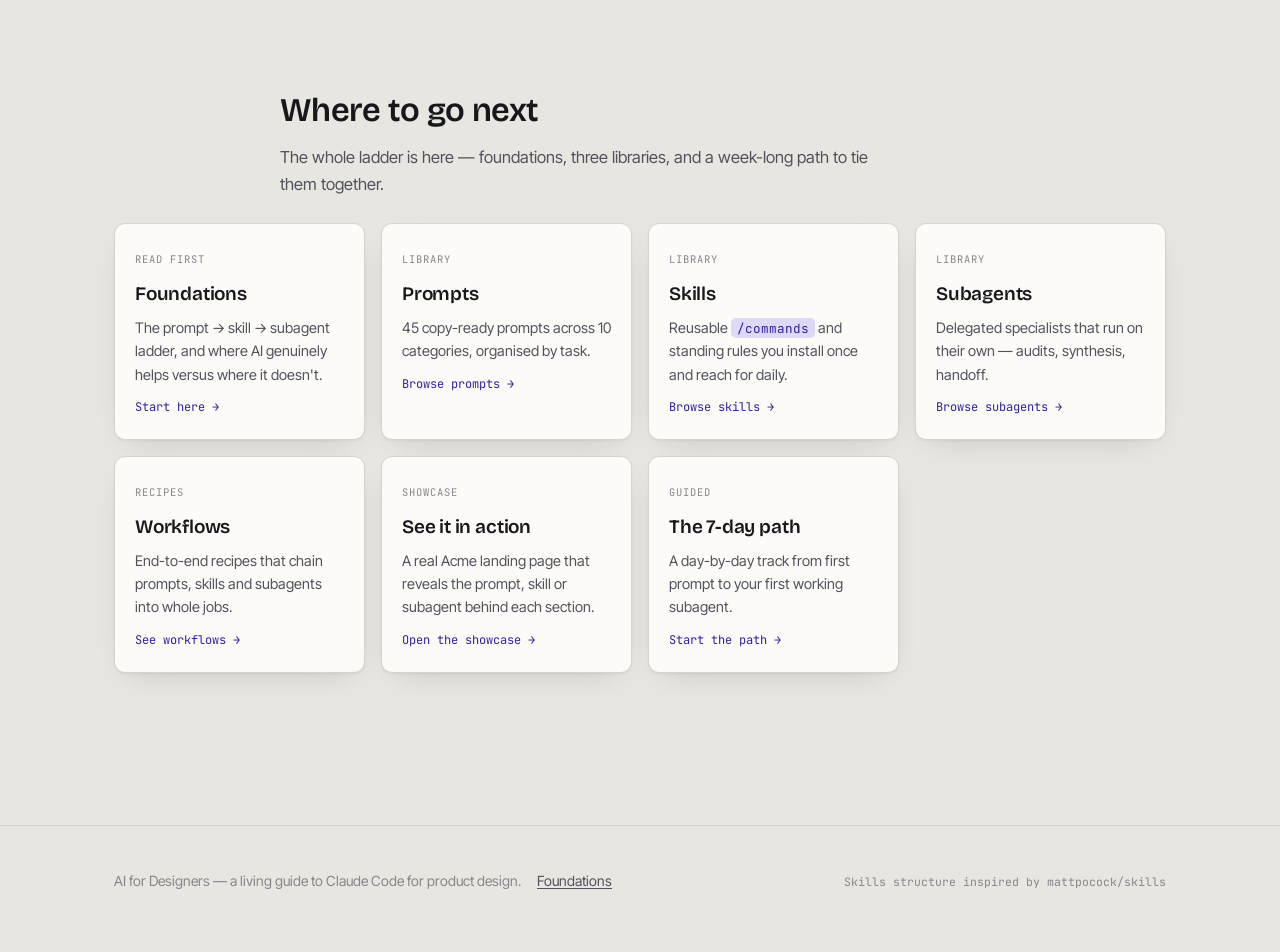
==== commit 730bbe8e: "Initial commit" ====
--- a/index.html
+++ b/index.html
@@ -3,6 +3,7 @@
 <head>
 <meta charset="utf-8">
 <meta name="viewport" content="width=device-width, initial-scale=1">
+<link rel="icon" href="favicon.svg" type="image/svg+xml">
 <title>AI for Designers — Claude Code, for UI/UX &amp; product designers</title>
 <meta name="description" content="A practical, production-ready guide to integrating Claude Code into your everyday design workflow. Prompts, Skills, and Subagents for UI/UX and product designers.">
 <link rel="preconnect" href="https://fonts.googleapis.com">
@@ -21,8 +22,10 @@
       <a href="index.html" aria-current="page">Start</a>
       <a href="foundations.html">Foundations</a>
       <a href="prompting.html">Prompts</a>
-      <span class="soon">Skills</span>
-      <span class="soon">Path</span>
+      <a href="skills.html">Skills</a>
+      <a href="subagents.html">Subagents</a>
+      <a href="workflows.html">Workflows</a>
+      <a href="path.html">Path</a>
     </div>
   </div>
 </nav>
@@ -48,6 +51,18 @@
     </div>
   </header>
 
+  <section class="band" style="padding-top:34px;padding-bottom:10px">
+    <div class="wrap measure">
+      <a href="showcase.html" class="card" style="display:block;border-color:var(--t2-line);background:linear-gradient(120deg,var(--t2-soft),var(--card))">
+        <span class="k">Showcase · see it in action</span>
+        <h4 style="font-size:22px">A real landing page, built with the method</h4>
+        <p>A polished SaaS page for Acme &mdash; then toggle &ldquo;how it was built&rdquo; to X-ray which prompt, skill or subagent produced every section.</p>
+        <span class="go">Open the showcase &rarr;</span>
+      </a>
+    </div>
+  </section>
+
+
   <!-- ===== who it's for ===== -->
   <section class="band">
     <div class="wrap measure">
@@ -123,32 +138,50 @@
   <section class="band">
     <div class="wrap">
       <div class="measure"><div class="sec-head"><h2>Where to go next</h2></div>
-      <p class="sec-sub">The foundations are live. The libraries and the guided path are being built out — this is a growing resource.</p></div>
+      <p class="sec-sub">The whole ladder is here — foundations, three libraries, and a week-long path to tie them together.</p></div>
       <div class="cards">
         <a class="card" href="foundations.html">
           <span class="k">Read first</span>
           <h4>Foundations</h4>
-          <p>The prompt → skill → subagent ladder, and where AI genuinely helps versus where it doesn&#39;t.</p>
-          <span class="go">Start here →</span>
+          <p>The prompt &rarr; skill &rarr; subagent ladder, and where AI genuinely helps versus where it doesn&#39;t.</p>
+          <span class="go">Start here &rarr;</span>
         </a>
         <a class="card" href="prompting.html">
           <span class="k">Library</span>
           <h4>Prompts</h4>
-          <p>A curated, copy-ready prompt for every corner of design work, organised by task.</p>
-          <span class="go">Browse prompts →</span>
-        </a>
-        <div class="card disabled">
+          <p>45 copy-ready prompts across 10 categories, organised by task.</p>
+          <span class="go">Browse prompts &rarr;</span>
+        </a>
+        <a class="card" href="skills.html">
           <span class="k">Library</span>
           <h4>Skills</h4>
-          <p>Reusable <code>/commands</code> you install once and reach for daily.</p>
-          <span class="go">Coming next</span>
-        </div>
-        <div class="card disabled">
+          <p>Reusable <code>/commands</code> and standing rules you install once and reach for daily.</p>
+          <span class="go">Browse skills &rarr;</span>
+        </a>
+        <a class="card" href="subagents.html">
+          <span class="k">Library</span>
+          <h4>Subagents</h4>
+          <p>Delegated specialists that run on their own &mdash; audits, synthesis, handoff.</p>
+          <span class="go">Browse subagents &rarr;</span>
+        </a>
+        <a class="card" href="workflows.html">
+          <span class="k">Recipes</span>
+          <h4>Workflows</h4>
+          <p>End-to-end recipes that chain prompts, skills and subagents into whole jobs.</p>
+          <span class="go">See workflows &rarr;</span>
+        </a>
+        <a class="card" href="showcase.html">
+          <span class="k">Showcase</span>
+          <h4>See it in action</h4>
+          <p>A real Acme landing page that reveals the prompt, skill or subagent behind each section.</p>
+          <span class="go">Open the showcase &rarr;</span>
+        </a>
+        <a class="card" href="path.html">
           <span class="k">Guided</span>
           <h4>The 7-day path</h4>
           <p>A day-by-day track from first prompt to your first working subagent.</p>
-          <span class="go">Coming next</span>
-        </div>
+          <span class="go">Start the path &rarr;</span>
+        </a>
       </div>
     </div>
   </section>
@@ -162,18 +195,6 @@
   </div>
 </footer>
 
-<script>
-/* copy buttons — added to every code block, on every page */
-document.querySelectorAll('.codewrap').forEach(w=>{
-  const pre=w.querySelector('pre'); if(!pre) return;
-  const b=document.createElement('button'); b.className='copy'; b.type='button'; b.textContent='Copy';
-  b.addEventListener('click',async()=>{
-    try{ await navigator.clipboard.writeText(pre.innerText); b.textContent='Copied'; b.classList.add('done');
-      setTimeout(()=>{b.textContent='Copy';b.classList.remove('done')},1400);
-    }catch(e){ b.textContent='Select manually'; }
-  });
-  w.appendChild(b);
-});
-</script>
+<script src="assets/js/app.js"></script>
 </body>
 </html>
--- a/assets/css/base.css
+++ b/assets/css/base.css
@@ -160,13 +160,16 @@
 pre .s{color:#7FE0B8}      /* string   */
 pre .v{color:#F0C078}      /* value    */
 .copy{
-  position:absolute;top:10px;right:10px;all:unset;cursor:pointer;
-  font-family:var(--mono);font-size:10.5px;letter-spacing:.08em;text-transform:uppercase;
-  background:rgba(255,255,255,.1);color:#C9C6DA;padding:5px 10px;border-radius:var(--r-s);
-}
-.copy:hover{background:rgba(255,255,255,.22);color:#fff}
+  position:absolute;top:9px;right:9px;cursor:pointer;appearance:none;-webkit-appearance:none;
+  display:inline-flex;align-items:center;gap:6px;
+  font-family:var(--mono);font-size:10.5px;font-weight:700;letter-spacing:.06em;text-transform:uppercase;
+  background:#2E2E3D;color:#EDECF5;border:1px solid rgba(255,255,255,.24);
+  padding:6px 10px;border-radius:var(--r-s);line-height:1;box-shadow:0 1px 3px rgba(0,0,0,.35);
+}
+.copy:hover{background:#3C3C50;color:#fff;border-color:rgba(255,255,255,.42)}
 .copy:focus-visible{outline:2px solid #9B8CFF;outline-offset:2px}
-.copy.done{background:var(--go);color:#fff}
+.copy.done{background:var(--go);color:#fff;border-color:var(--go)}
+.copy svg{width:13px;height:13px;flex:none}
 
 /* inline command chip: <span class="k2">❯ claude</span> */
 .k2{font-family:var(--mono);font-size:.9em;background:var(--ink);color:#fff;padding:2px 8px;border-radius:var(--r-s);white-space:nowrap}
@@ -274,3 +277,100 @@
 @media (max-width:620px){
   .lib-grid{grid-template-columns:1fr}
 }
+
+/* ---- skills library extras ---------------------------------------------- */
+.skill-grid{grid-template-columns:repeat(auto-fill,minmax(360px,1fr))}
+.scard-badge{
+  display:inline-block;font-family:var(--mono);font-size:13px;font-weight:700;
+  padding:5px 10px;border-radius:var(--r-s);letter-spacing:.01em;margin-bottom:8px;
+}
+.scard-badge.u{background:var(--ink);color:#fff}
+.scard-badge.u{color:#fff}
+.scard-badge.m{background:var(--t3-soft);color:var(--t3);border:1px solid var(--t3-line)}
+.scard-usage{margin:12px 0}
+.scard-usage .eyebrow{display:block;margin-bottom:5px;color:var(--ink-3)}
+.scard-usage-line code{display:block;background:var(--paper-2);border:1px solid var(--rule-soft);
+  padding:9px 11px;border-radius:var(--r-s);font-size:12px;color:var(--t2-ink);white-space:pre-wrap}
+.scard-usage-line{font-size:13.5px;color:var(--ink-2)}
+.scard-returns{margin:8px 0 0;font-size:13.5px;color:var(--ink-2)}
+.scard-install{margin:6px 0 12px;border:1px solid var(--rule-soft);border-radius:var(--r-s);background:var(--paper-2)}
+.scard-install summary{cursor:pointer;padding:10px 12px;font-family:var(--mono);font-size:11.5px;letter-spacing:.03em;color:var(--t2-ink);list-style:none}
+.scard-install summary::-webkit-details-marker{display:none}
+.scard-install summary::before{content:"▸ ";color:var(--ink-3)}
+.scard-install[open] summary::before{content:"▾ "}
+.scard-install .codewrap{margin:0 12px}
+.scard-install pre{font-size:11.5px;max-height:280px}
+.scard-hint{padding:8px 12px 12px;margin:0;font-size:12.5px;color:var(--ink-3)}
+.scard-hint code{font-size:.9em}
+.scard .tags{margin-top:auto;padding-top:14px}
+
+/* ---- subagent + path extras --------------------------------------------- */
+.scard-badge.sub{background:var(--t3);color:#fff}
+.scard-tools{display:block;margin-top:8px;font-family:var(--mono);font-size:11px;color:var(--ink-3)}
+
+/* the 7-day path */
+.day{
+  display:grid;grid-template-columns:64px 1fr;gap:20px;
+  border:1px solid var(--rule);border-left-width:3px;border-radius:var(--r-m);
+  background:var(--card);padding:20px 22px;margin-bottom:14px;box-shadow:var(--shadow);
+}
+.day .daynum{
+  font-family:var(--display);font-weight:800;font-size:34px;line-height:1;color:var(--t2);
+  letter-spacing:-.03em;
+}
+.day .daynum small{display:block;font-family:var(--mono);font-size:9.5px;font-weight:500;
+  letter-spacing:.12em;text-transform:uppercase;color:var(--ink-3);margin-top:4px}
+.day h3{margin:0 0 4px;font-size:19px}
+.day .rung-tag{
+  font-family:var(--mono);font-size:10px;letter-spacing:.08em;text-transform:uppercase;
+  padding:2px 8px;border-radius:999px;margin-left:8px;vertical-align:middle;
+}
+.day .rung-tag.t1{background:var(--t1-soft);color:var(--t1)}
+.day .rung-tag.t2{background:var(--t2-soft);color:var(--t2-ink)}
+.day .rung-tag.t3{background:var(--t3-soft);color:var(--t3)}
+.day .rung-tag.ctx{background:var(--go-soft);color:var(--go)}
+.day p{margin:0 0 10px;font-size:14.5px}
+.day .do{margin:10px 0 0;padding-left:18px}
+.day .do li{margin-bottom:5px;font-size:14px}
+.day .time{font-family:var(--mono);font-size:11px;color:var(--ink-3);letter-spacing:.06em}
+.day.t1{border-left-color:var(--t1)} .day.t2{border-left-color:var(--t2)}
+.day.t3{border-left-color:var(--t3)} .day.ctx{border-left-color:var(--go)}
+@media(max-width:620px){.day{grid-template-columns:1fr;gap:6px}.day .daynum{font-size:24px}}
+
+/* ---- workflows ---------------------------------------------------------- */
+.wf-card{
+  background:var(--card);border:1px solid var(--rule);border-radius:var(--r-l);
+  padding:24px 26px;margin-bottom:20px;box-shadow:var(--shadow);
+}
+.wf-head h3{margin:0 0 6px;font-size:22px}
+.wf-goal{margin:0 0 12px;font-size:15.5px;color:var(--ink-2)}
+.wf-when{font-size:13.5px;color:var(--ink-3);padding-bottom:14px;border-bottom:1px solid var(--rule-soft);margin-bottom:16px}
+.wf-when .eyebrow{margin-right:8px}
+.wf-steps{list-style:none;margin:0;padding:0;position:relative}
+.wf-step{display:grid;grid-template-columns:96px 1fr;gap:16px;padding:0 0 16px;position:relative}
+.wf-step:not(:last-child)::before{
+  content:"";position:absolute;left:47px;top:26px;bottom:-2px;width:2px;background:var(--rule);
+}
+.wf-rung{
+  height:26px;display:inline-flex;align-items:center;justify-content:center;
+  font-family:var(--mono);font-size:10.5px;letter-spacing:.05em;text-transform:uppercase;
+  border-radius:999px;font-weight:700;z-index:1;
+}
+.wf-rung.ctx{background:var(--go-soft);color:var(--go)}
+.wf-rung.t1{background:var(--t1-soft);color:var(--t1)}
+.wf-rung.t2{background:var(--t2-soft);color:var(--t2-ink)}
+.wf-rung.t3{background:var(--t3-soft);color:var(--t3)}
+.wf-step-body b{display:block;font-family:var(--display);font-size:16px;font-weight:600;color:var(--ink);letter-spacing:-.01em}
+.wf-step-body span{display:block;font-size:14px;color:var(--ink-2);margin:2px 0 4px}
+.wf-ref{font-family:var(--mono);font-size:12px;color:var(--t2-ink);text-decoration:none}
+.wf-ref:hover{text-decoration:underline}
+.wf-outcome{
+  margin-top:6px;padding:14px 16px;background:var(--go-soft);border:1px solid var(--go-line);
+  border-radius:var(--r-m);font-size:14px;color:#0a5c4c;
+}
+.wf-outcome .eyebrow{display:block;margin-bottom:3px;color:var(--go)}
+.wf-card .tags{margin-top:14px}
+@media(max-width:620px){
+  .wf-step{grid-template-columns:1fr;gap:6px}
+  .wf-step:not(:last-child)::before{display:none}
+}
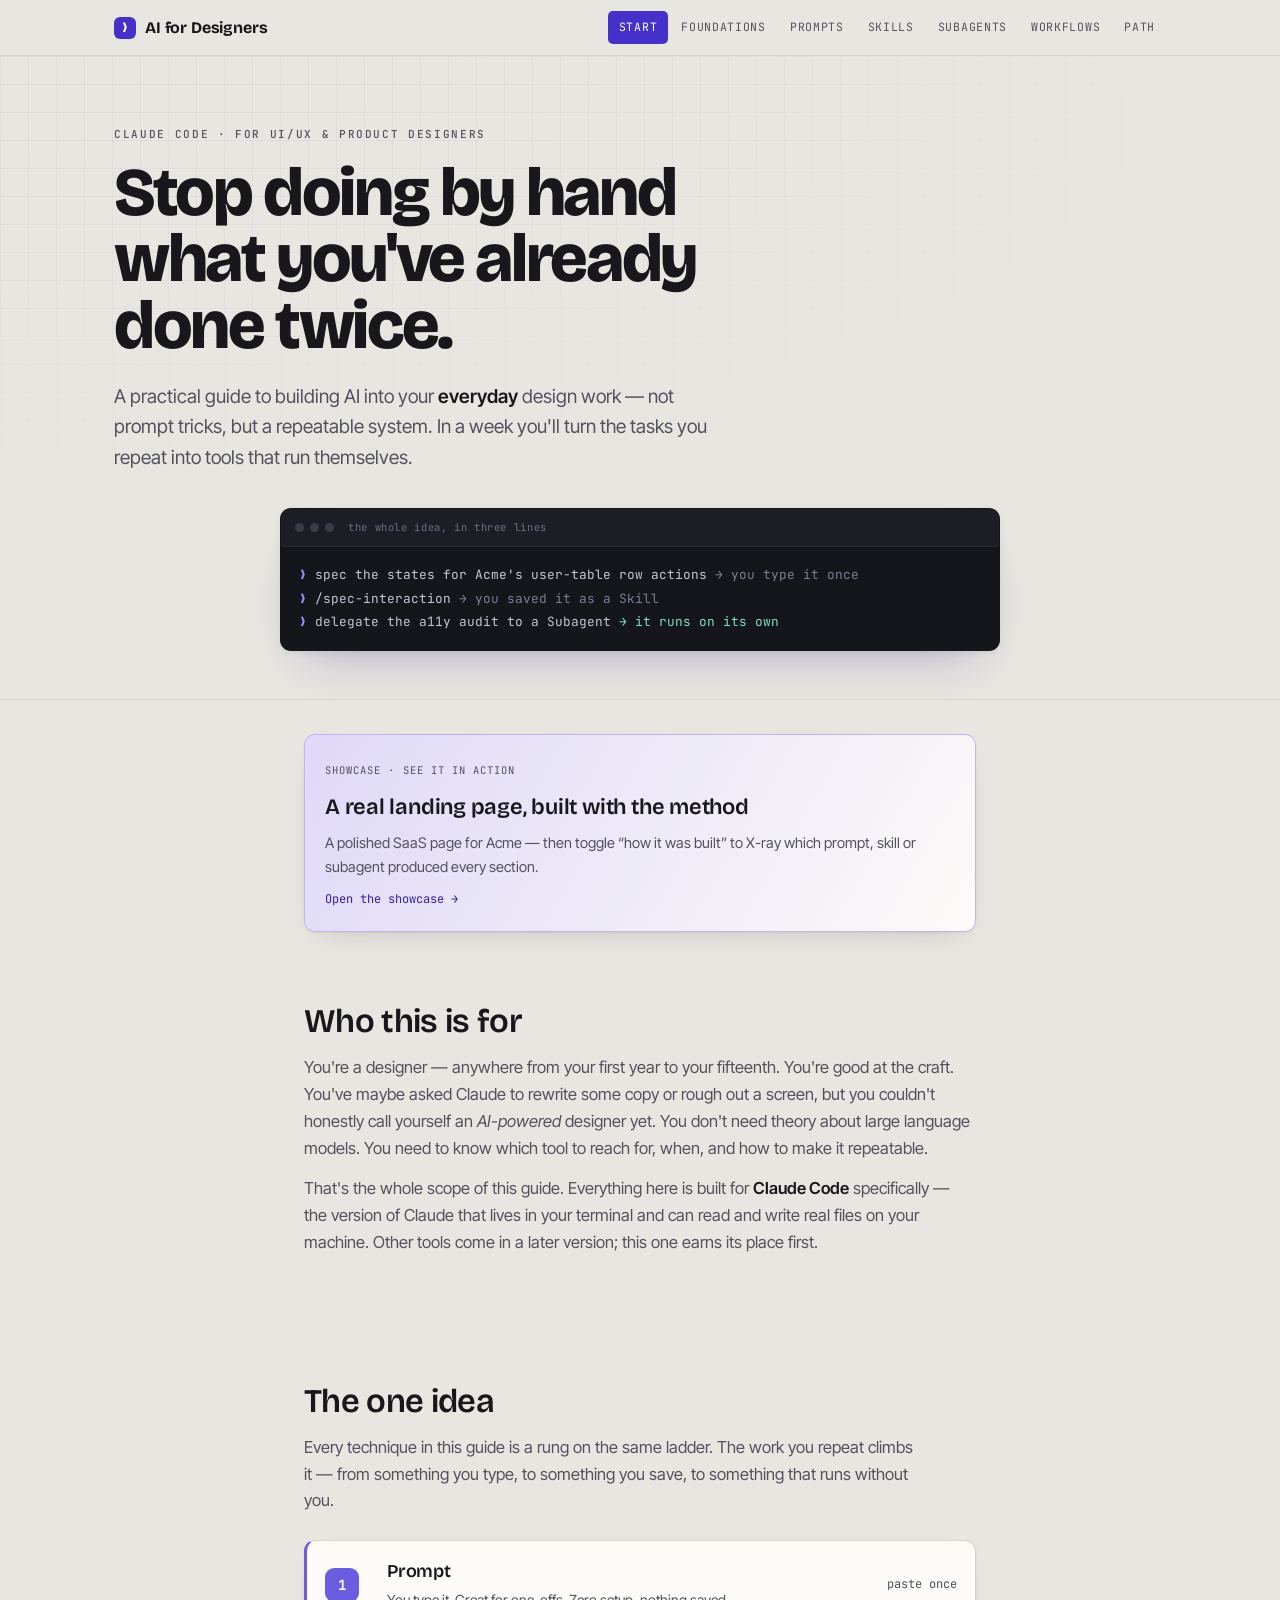
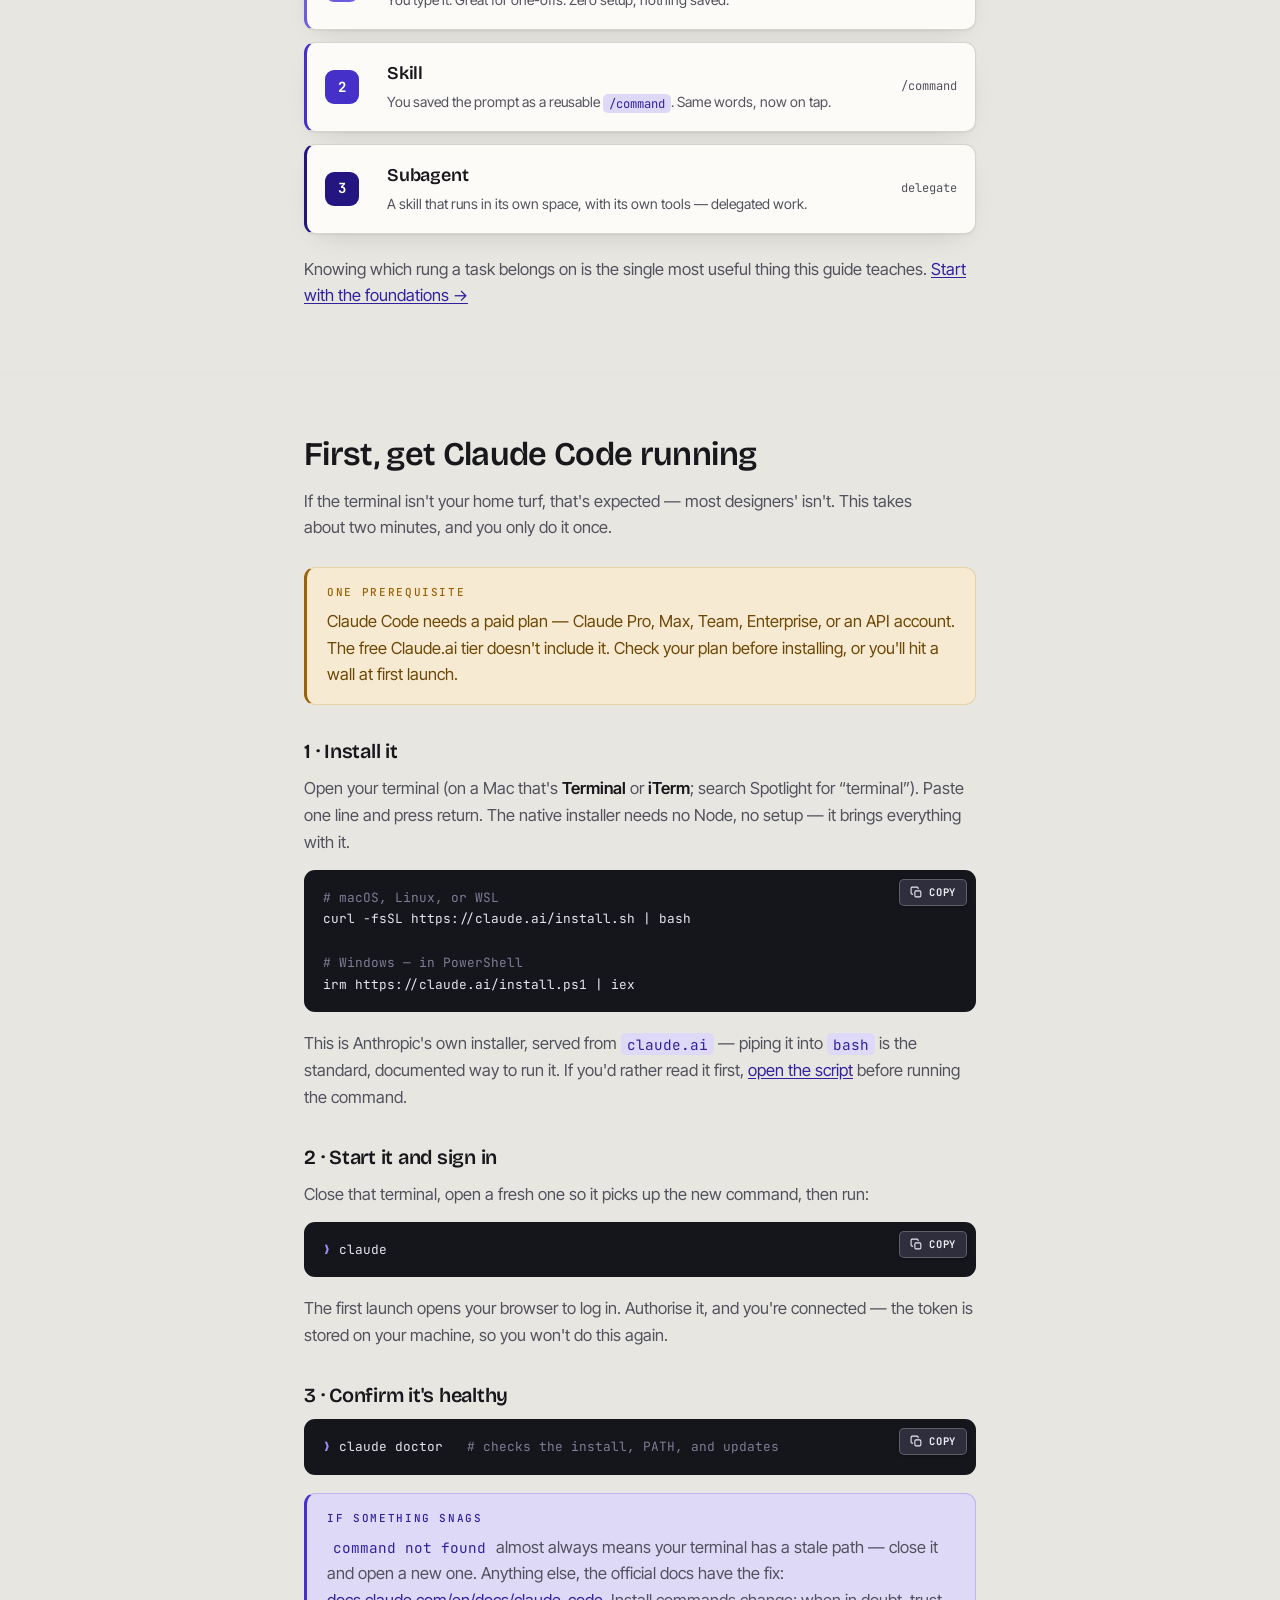
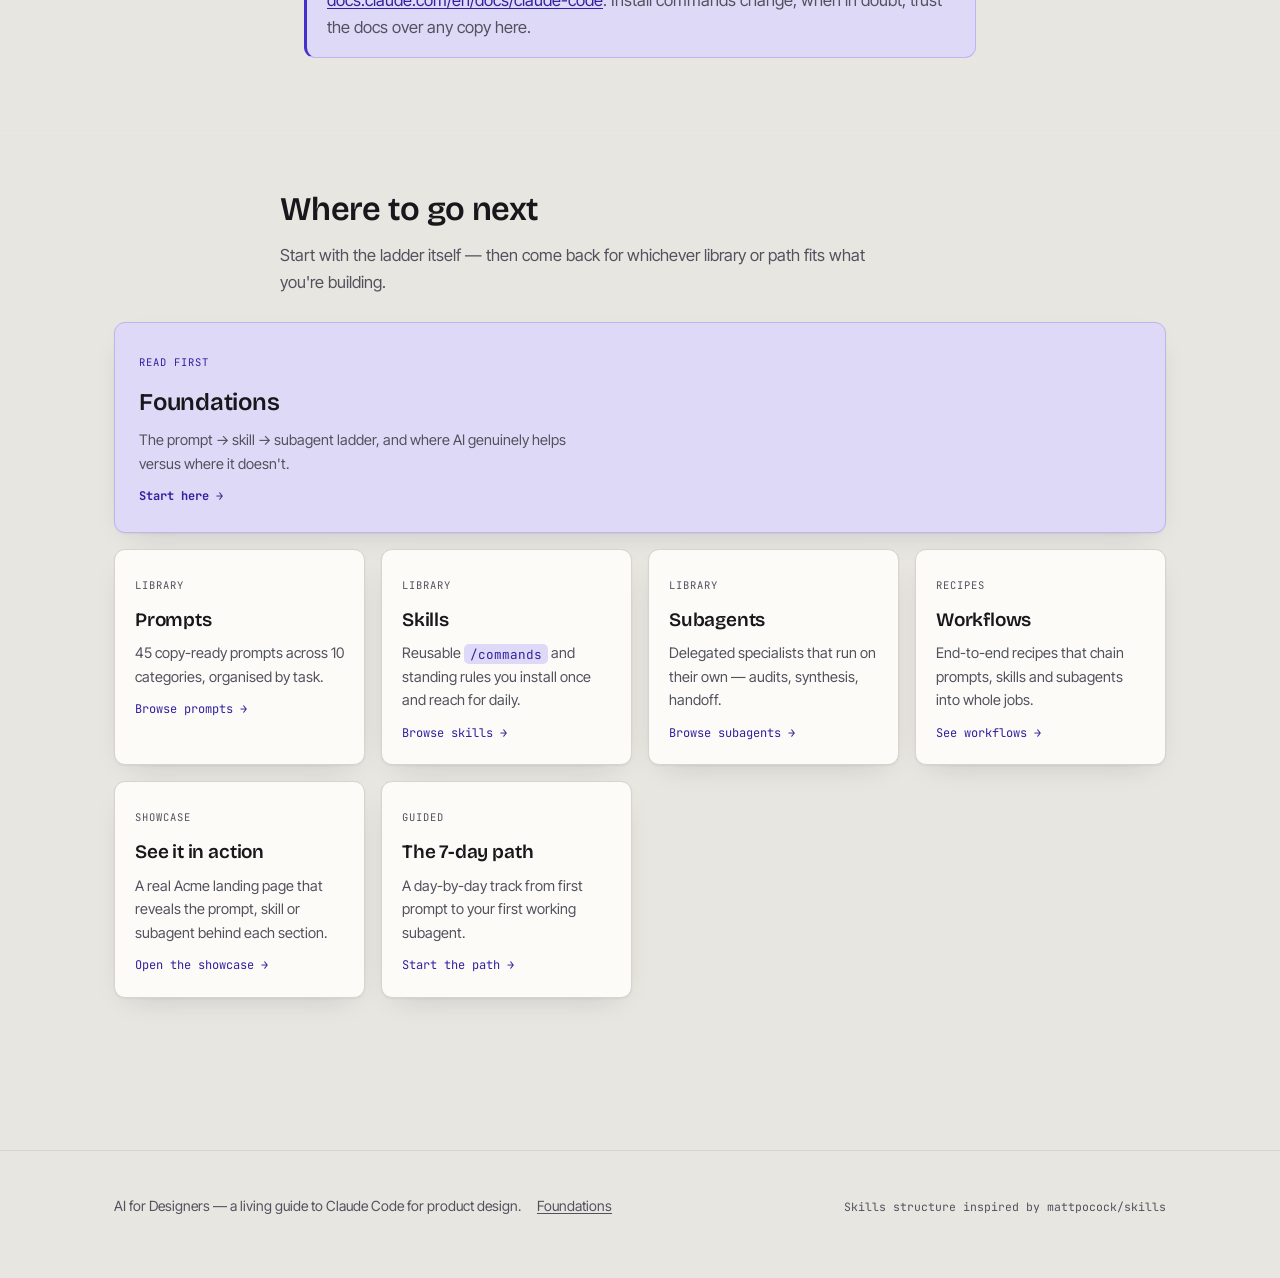
==== commit ff1841bd: "Add product/design docs, fix index.html mobile layout, trust, and contrast issues Captures PRODUCT.m" ====
--- a/index.html
+++ b/index.html
@@ -118,6 +118,7 @@
 
 <span class="c"># Windows — in PowerShell</span>
 irm https://claude.ai/install.ps1 | iex</pre></div>
+      <p>This is Anthropic&#39;s own installer, served from <code>claude.ai</code> — piping it into <code>bash</code> is the standard, documented way to run it. If you&#39;d rather read it first, <a href="https://claude.ai/install.sh">open the script</a> before running the command.</p>
 
       <h3>2 · Start it and sign in</h3>
       <p>Close that terminal, open a fresh one so it picks up the new command, then run:</p>
@@ -138,14 +139,16 @@
   <section class="band">
     <div class="wrap">
       <div class="measure"><div class="sec-head"><h2>Where to go next</h2></div>
-      <p class="sec-sub">The whole ladder is here — foundations, three libraries, and a week-long path to tie them together.</p></div>
+      <p class="sec-sub">Start with the ladder itself — then come back for whichever library or path fits what you&#39;re building.</p></div>
+
+      <a class="card card-primary" href="foundations.html">
+        <span class="k">Read first</span>
+        <h4>Foundations</h4>
+        <p>The prompt &rarr; skill &rarr; subagent ladder, and where AI genuinely helps versus where it doesn&#39;t.</p>
+        <span class="go">Start here &rarr;</span>
+      </a>
+
       <div class="cards">
-        <a class="card" href="foundations.html">
-          <span class="k">Read first</span>
-          <h4>Foundations</h4>
-          <p>The prompt &rarr; skill &rarr; subagent ladder, and where AI genuinely helps versus where it doesn&#39;t.</p>
-          <span class="go">Start here &rarr;</span>
-        </a>
         <a class="card" href="prompting.html">
           <span class="k">Library</span>
           <h4>Prompts</h4>
--- a/assets/css/base.css
+++ b/assets/css/base.css
@@ -16,7 +16,7 @@
 
 .eyebrow{
   font-family:var(--mono);font-size:11px;font-weight:500;
-  letter-spacing:.15em;text-transform:uppercase;color:var(--ink-3);
+  letter-spacing:.15em;text-transform:uppercase;color:var(--ink-2);
 }
 .wrap{max-width:1100px;margin:0 auto;padding:0 24px}
 .measure{max-width:var(--measure);margin-inline:auto}
@@ -103,7 +103,7 @@
 }
 .rung .body b{font-family:var(--display);font-size:18px;font-weight:600;display:block;letter-spacing:-.01em}
 .rung .body span{font-size:14px;color:var(--ink-2)}
-.rung .cmd{font-family:var(--mono);font-size:12px;color:var(--ink-3);white-space:nowrap}
+.rung .cmd{font-family:var(--mono);font-size:12px;color:var(--ink-2);white-space:nowrap}
 .rung.t1{border-left-color:var(--t1)} .rung.t1 .n{background:var(--t1)}
 .rung.t2{border-left-color:var(--t2)} .rung.t2 .n{background:var(--t2)}
 .rung.t3{border-left-color:var(--t3)} .rung.t3 .n{background:var(--t3)}
@@ -132,11 +132,21 @@
   transition:transform .16s,box-shadow .16s,border-color .16s;
 }
 a.card:hover{transform:translateY(-2px);box-shadow:var(--shadow-lg);border-color:var(--t2-line)}
-.card .k{font-family:var(--mono);font-size:10.5px;letter-spacing:.1em;text-transform:uppercase;color:var(--ink-3)}
+.card .k{font-family:var(--mono);font-size:10.5px;letter-spacing:.1em;text-transform:uppercase;color:var(--ink-2)}
 .card h4{font-family:var(--display);font-size:19px;font-weight:600;letter-spacing:-.01em;margin:8px 0 6px}
 .card p{font-size:14.5px;margin:0}
 .card .go{display:inline-block;margin-top:12px;font-family:var(--mono);font-size:12px;color:var(--t2-ink)}
 .card.disabled{opacity:.62;pointer-events:none}
+
+/* the single recommended next step, promoted above a secondary .cards grid */
+.card-primary{
+  background:var(--t2-soft);border-color:var(--t2-line);
+  padding:24px;margin-bottom:16px;
+}
+.card-primary .k{color:var(--t2-ink)}
+.card-primary h4{font-size:24px;margin-top:10px}
+.card-primary p{font-size:14.5px;max-width:56ch}
+.card-primary .go{font-weight:700}
 
 /* ---------- two-column compare (fit / not-fit) --------------------------- */
 .compare{display:grid;grid-template-columns:1fr 1fr;gap:16px;margin:0 0 20px}
@@ -192,18 +202,29 @@
 .tags{display:flex;flex-wrap:wrap;gap:6px;margin-top:14px}
 .tag{font-family:var(--mono);font-size:10.5px;letter-spacing:.06em;padding:4px 9px;border-radius:999px;background:var(--card);border:1px solid var(--rule);color:var(--ink-3)}
 
-footer{padding:44px 0 60px;color:var(--ink-3);font-size:14px;border-top:1px solid var(--rule)}
+footer{padding:44px 0 60px;color:var(--ink-2);font-size:14px;border-top:1px solid var(--rule)}
 footer .wrap{display:flex;gap:16px;flex-wrap:wrap;align-items:baseline}
 footer a{color:var(--ink-2)}
 footer .credit{margin-left:auto;font-family:var(--mono);font-size:11.5px}
 
 /* ---------- responsive --------------------------------------------------- */
 @media (max-width:760px){
-  .nav-links{gap:0}
-  .nav-links a,.nav-links span{padding:7px 8px;font-size:10.5px}
+  .brand{flex-shrink:0}
+  .nav-links{
+    gap:2px;min-width:0;overflow-x:auto;flex-wrap:nowrap;-webkit-overflow-scrolling:touch;
+    scrollbar-width:none;-ms-overflow-style:none;
+    mask-image:linear-gradient(to right,#000 90%,transparent 100%);
+    -webkit-mask-image:linear-gradient(to right,#000 90%,transparent 100%);
+  }
+  .nav-links::-webkit-scrollbar{display:none}
+  .nav-links a,.nav-links span{padding:7px 8px;font-size:10.5px;flex:none;white-space:nowrap}
   .compare{grid-template-columns:1fr}
   .rung{grid-template-columns:40px 1fr;gap:12px}
   .rung .cmd{display:none}
+  /* mini terminal: keep each command its own group instead of letting the
+     trailing annotation fight the command text for the same narrow line */
+  .term-body{font-size:11.5px}
+  .term-body .out,.term-body .ok{display:block;margin:2px 0 12px 17px}
 }
 @media (prefers-reduced-motion:reduce){
   *{animation:none!important;transition:none!important}
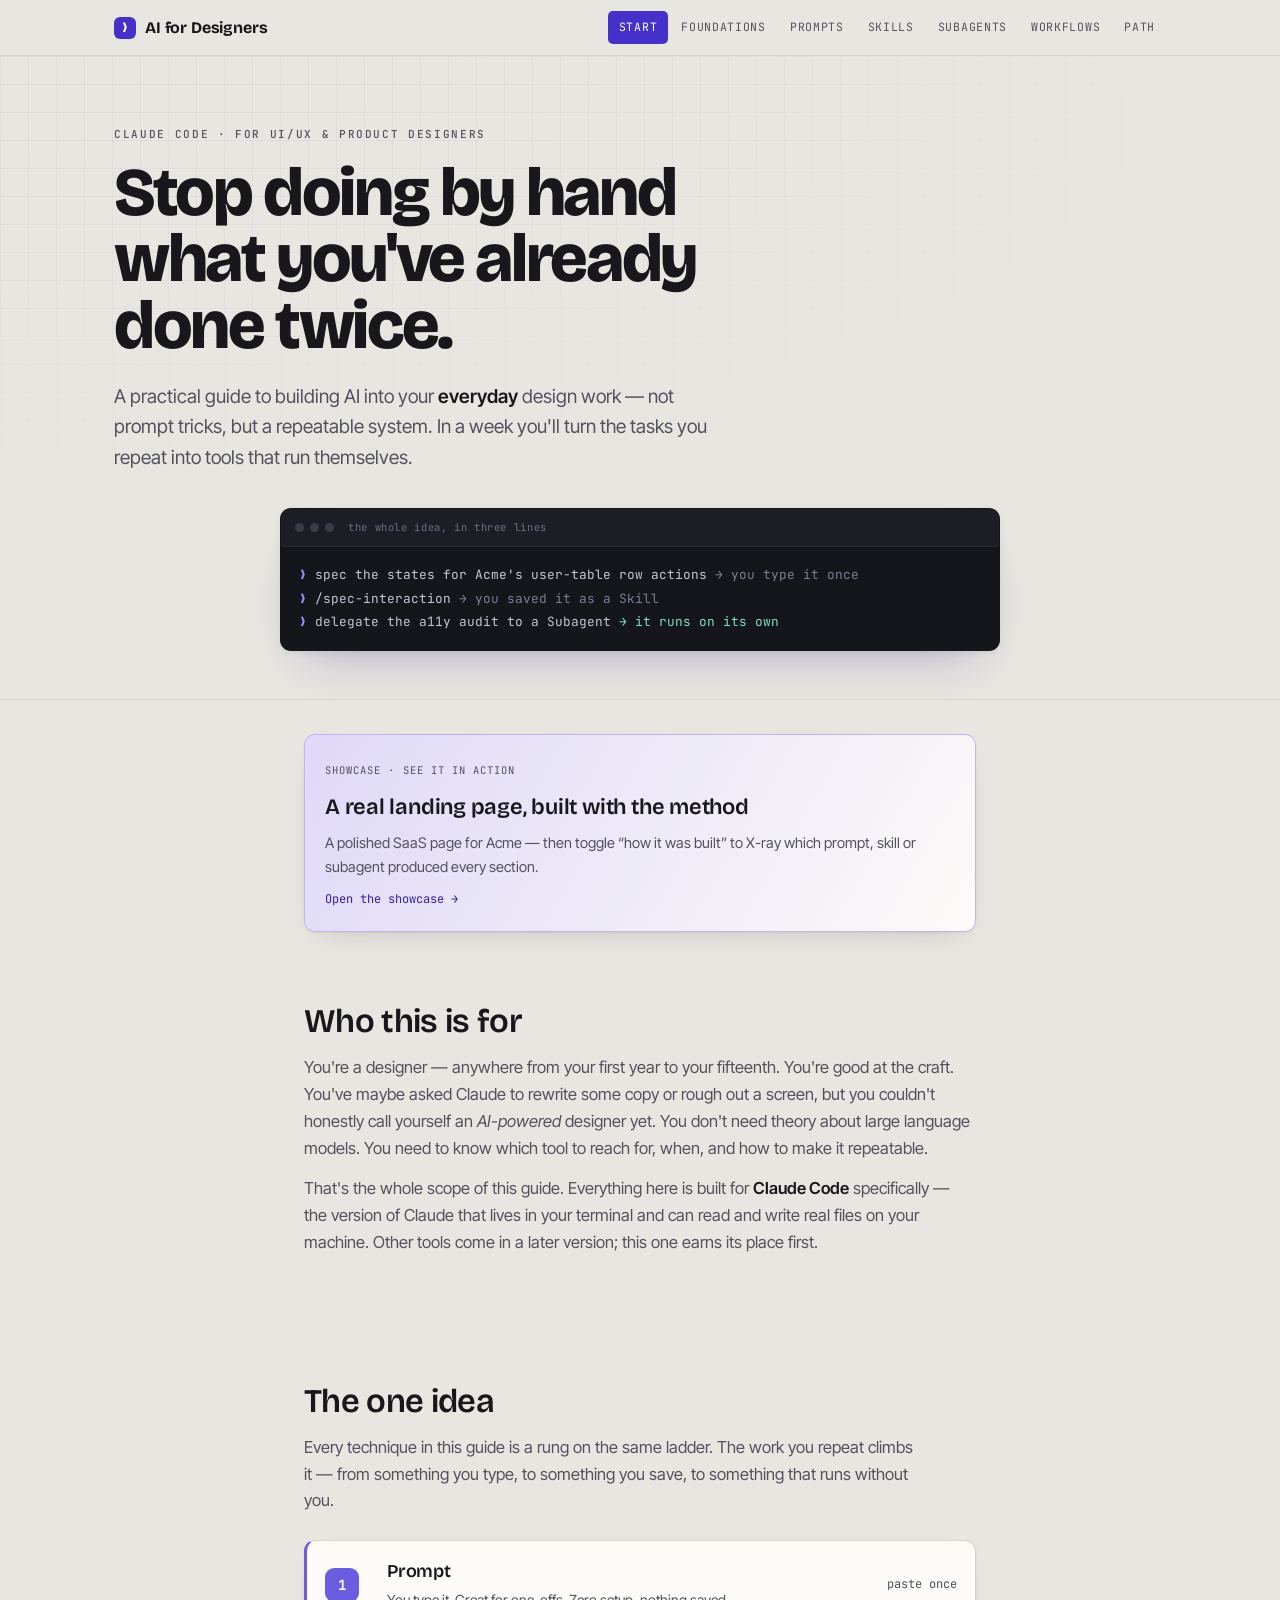
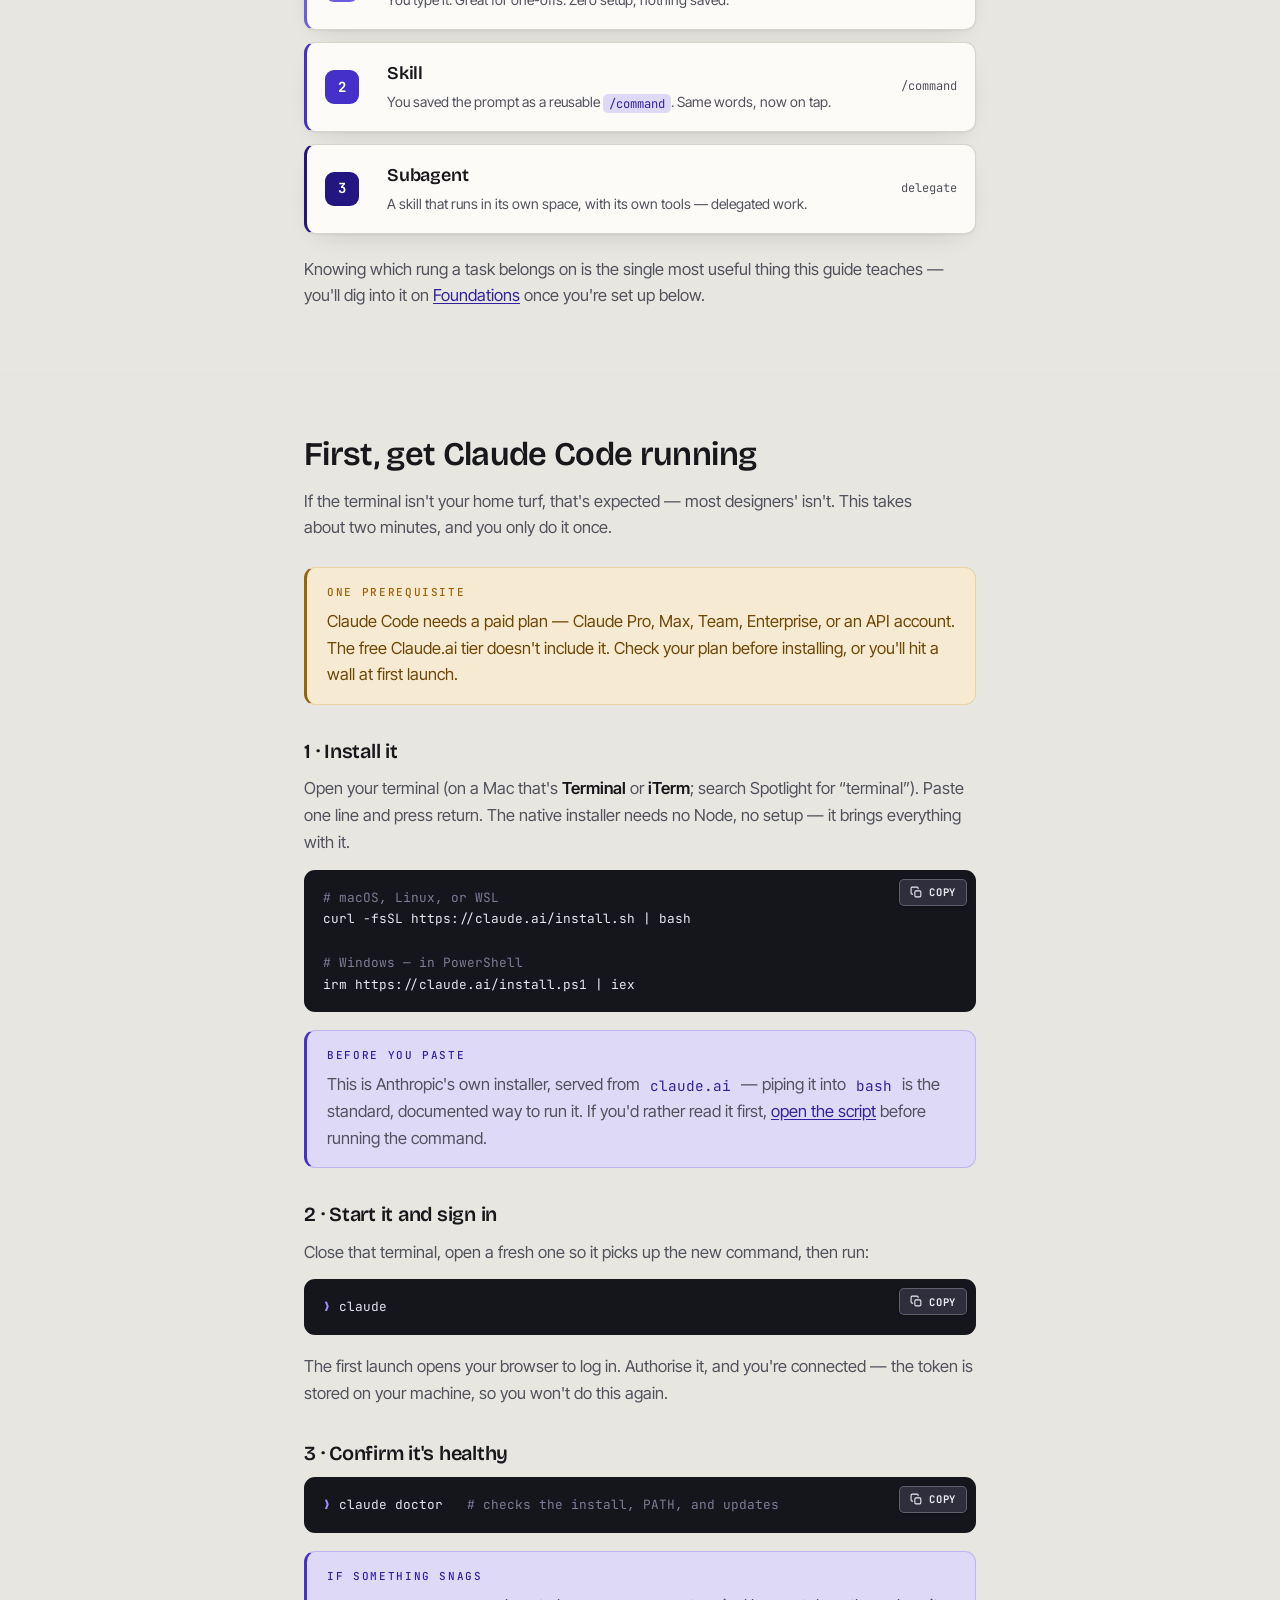
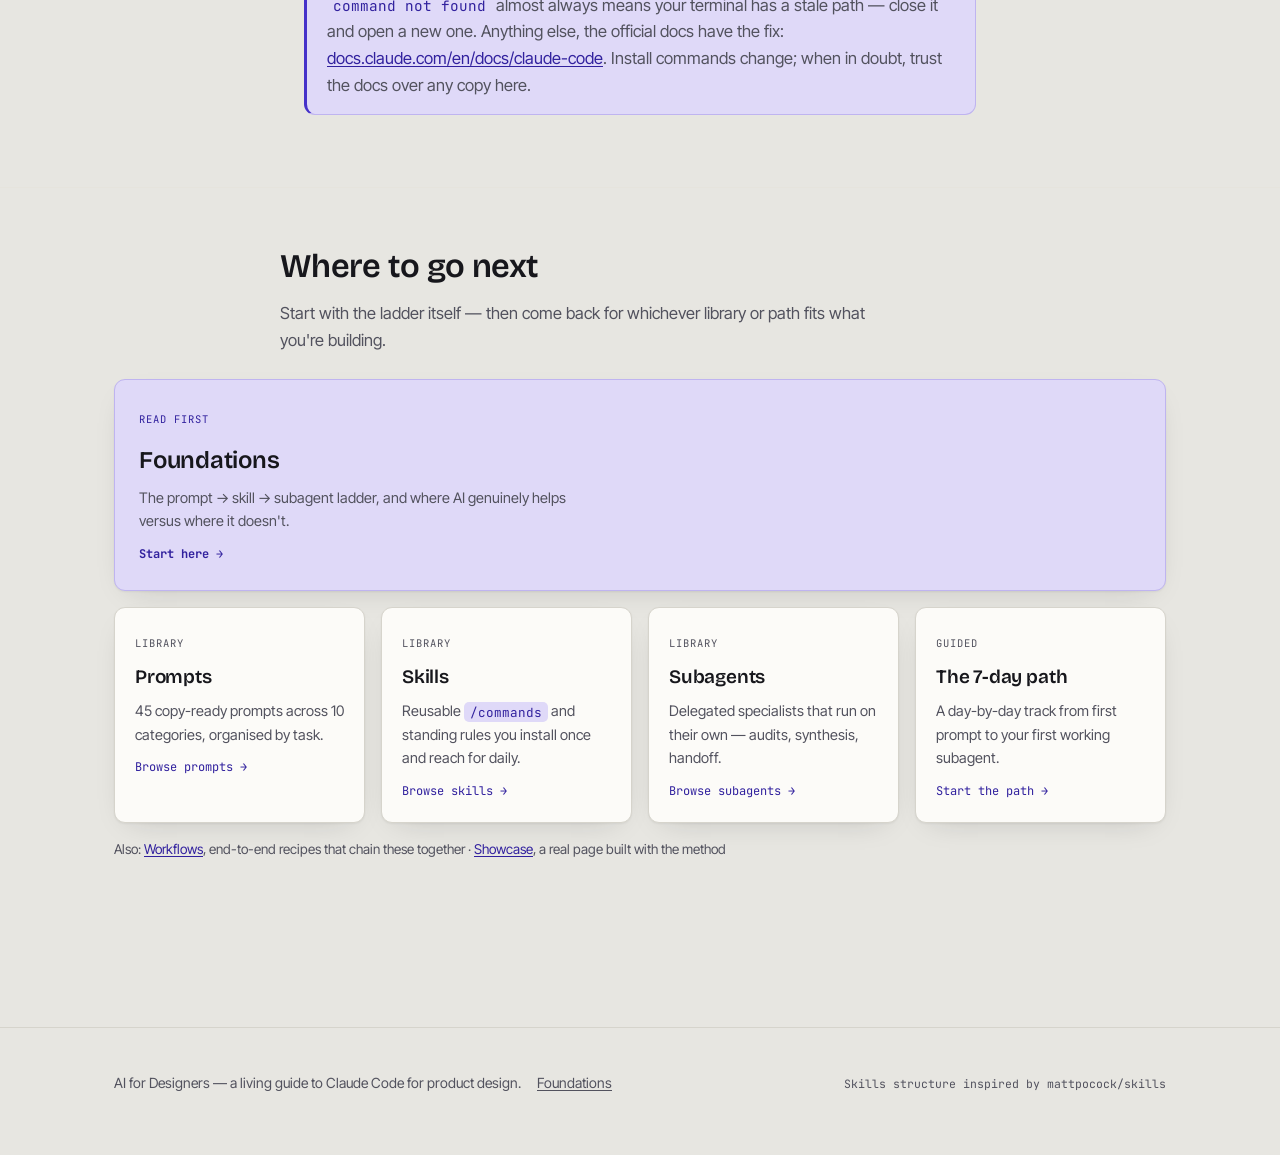
==== commit 72572213: "Address remaining index.html critique findings, close contrast sweep Follow-up to the previous fixes" ====
--- a/index.html
+++ b/index.html
@@ -42,8 +42,8 @@
         <div class="term" aria-label="Example of the prompt to skill to subagent progression">
           <div class="term-bar"><i></i><i></i><i></i><span>the whole idea, in three lines</span></div>
           <div class="term-body">
-<span class="pr">❯</span> spec the states for Acme&#39;s user-table row actions<span class="out">   → you type it once</span><br>
-<span class="pr">❯</span> /spec-interaction<span class="out">                          → you saved it as a Skill</span><br>
+<span class="pr">❯</span> spec the states for Acme&#39;s user-table row actions<span class="out">   → you type it once</span><br class="term-br">
+<span class="pr">❯</span> /spec-interaction<span class="out">                          → you saved it as a Skill</span><br class="term-br">
 <span class="pr">❯</span> delegate the a11y audit to a Subagent<span class="ok">        → it runs on its own</span>
           </div>
         </div>
@@ -96,7 +96,7 @@
         </div>
       </div>
 
-      <p style="margin-top:22px">Knowing which rung a task belongs on is the single most useful thing this guide teaches. <a href="foundations.html">Start with the foundations →</a></p>
+      <p style="margin-top:22px">Knowing which rung a task belongs on is the single most useful thing this guide teaches — you&#39;ll dig into it on <a href="foundations.html">Foundations</a> once you&#39;re set up below.</p>
     </div>
   </section>
 
@@ -118,7 +118,10 @@
 
 <span class="c"># Windows — in PowerShell</span>
 irm https://claude.ai/install.ps1 | iex</pre></div>
-      <p>This is Anthropic&#39;s own installer, served from <code>claude.ai</code> — piping it into <code>bash</code> is the standard, documented way to run it. If you&#39;d rather read it first, <a href="https://claude.ai/install.sh">open the script</a> before running the command.</p>
+      <div class="callout tip">
+        <span class="eyebrow">Before you paste</span>
+        <p>This is Anthropic&#39;s own installer, served from <code>claude.ai</code> — piping it into <code>bash</code> is the standard, documented way to run it. If you&#39;d rather read it first, <a href="https://claude.ai/install.sh">open the script</a> before running the command.</p>
+      </div>
 
       <h3>2 · Start it and sign in</h3>
       <p>Close that terminal, open a fresh one so it picks up the new command, then run:</p>
@@ -167,18 +170,6 @@
           <p>Delegated specialists that run on their own &mdash; audits, synthesis, handoff.</p>
           <span class="go">Browse subagents &rarr;</span>
         </a>
-        <a class="card" href="workflows.html">
-          <span class="k">Recipes</span>
-          <h4>Workflows</h4>
-          <p>End-to-end recipes that chain prompts, skills and subagents into whole jobs.</p>
-          <span class="go">See workflows &rarr;</span>
-        </a>
-        <a class="card" href="showcase.html">
-          <span class="k">Showcase</span>
-          <h4>See it in action</h4>
-          <p>A real Acme landing page that reveals the prompt, skill or subagent behind each section.</p>
-          <span class="go">Open the showcase &rarr;</span>
-        </a>
         <a class="card" href="path.html">
           <span class="k">Guided</span>
           <h4>The 7-day path</h4>
@@ -186,6 +177,7 @@
           <span class="go">Start the path &rarr;</span>
         </a>
       </div>
+      <p class="also-line">Also: <a href="workflows.html">Workflows</a>, end-to-end recipes that chain these together &middot; <a href="showcase.html">Showcase</a>, a real page built with the method</p>
     </div>
   </section>
 </main>
--- a/assets/css/base.css
+++ b/assets/css/base.css
@@ -41,7 +41,7 @@
 }
 .nav-links a:hover{background:var(--t2-soft);color:var(--t2-ink)}
 .nav-links a[aria-current="page"]{background:var(--t2);color:#fff}
-.nav-links .soon{color:var(--ink-3);cursor:default;position:relative}
+.nav-links .soon{color:var(--ink-2);cursor:default;position:relative}
 .nav-links .soon::after{
   content:"soon";position:absolute;top:-3px;right:-2px;font-size:7px;letter-spacing:.06em;
   color:var(--t2-ink);background:var(--t2-soft);padding:1px 3px;border-radius:3px;
@@ -148,6 +148,9 @@
 .card-primary p{font-size:14.5px;max-width:56ch}
 .card-primary .go{font-weight:700}
 
+/* one-line mention for secondary links that don't need a full card */
+.also-line{margin-top:16px;font-size:13.5px;color:var(--ink-2)}
+
 /* ---------- two-column compare (fit / not-fit) --------------------------- */
 .compare{display:grid;grid-template-columns:1fr 1fr;gap:16px;margin:0 0 20px}
 .compare .col{border:1px solid var(--rule);border-radius:var(--r-m);padding:18px 20px;background:var(--card)}
@@ -200,7 +203,7 @@
 
 /* ---------- misc --------------------------------------------------------- */
 .tags{display:flex;flex-wrap:wrap;gap:6px;margin-top:14px}
-.tag{font-family:var(--mono);font-size:10.5px;letter-spacing:.06em;padding:4px 9px;border-radius:999px;background:var(--card);border:1px solid var(--rule);color:var(--ink-3)}
+.tag{font-family:var(--mono);font-size:10.5px;letter-spacing:.06em;padding:4px 9px;border-radius:999px;background:var(--card);border:1px solid var(--rule);color:var(--ink-2)}
 
 footer{padding:44px 0 60px;color:var(--ink-2);font-size:14px;border-top:1px solid var(--rule)}
 footer .wrap{display:flex;gap:16px;flex-wrap:wrap;align-items:baseline}
@@ -225,6 +228,7 @@
      trailing annotation fight the command text for the same narrow line */
   .term-body{font-size:11.5px}
   .term-body .out,.term-body .ok{display:block;margin:2px 0 12px 17px}
+  .term-body .term-br{display:none}
 }
 @media (prefers-reduced-motion:reduce){
   *{animation:none!important;transition:none!important}
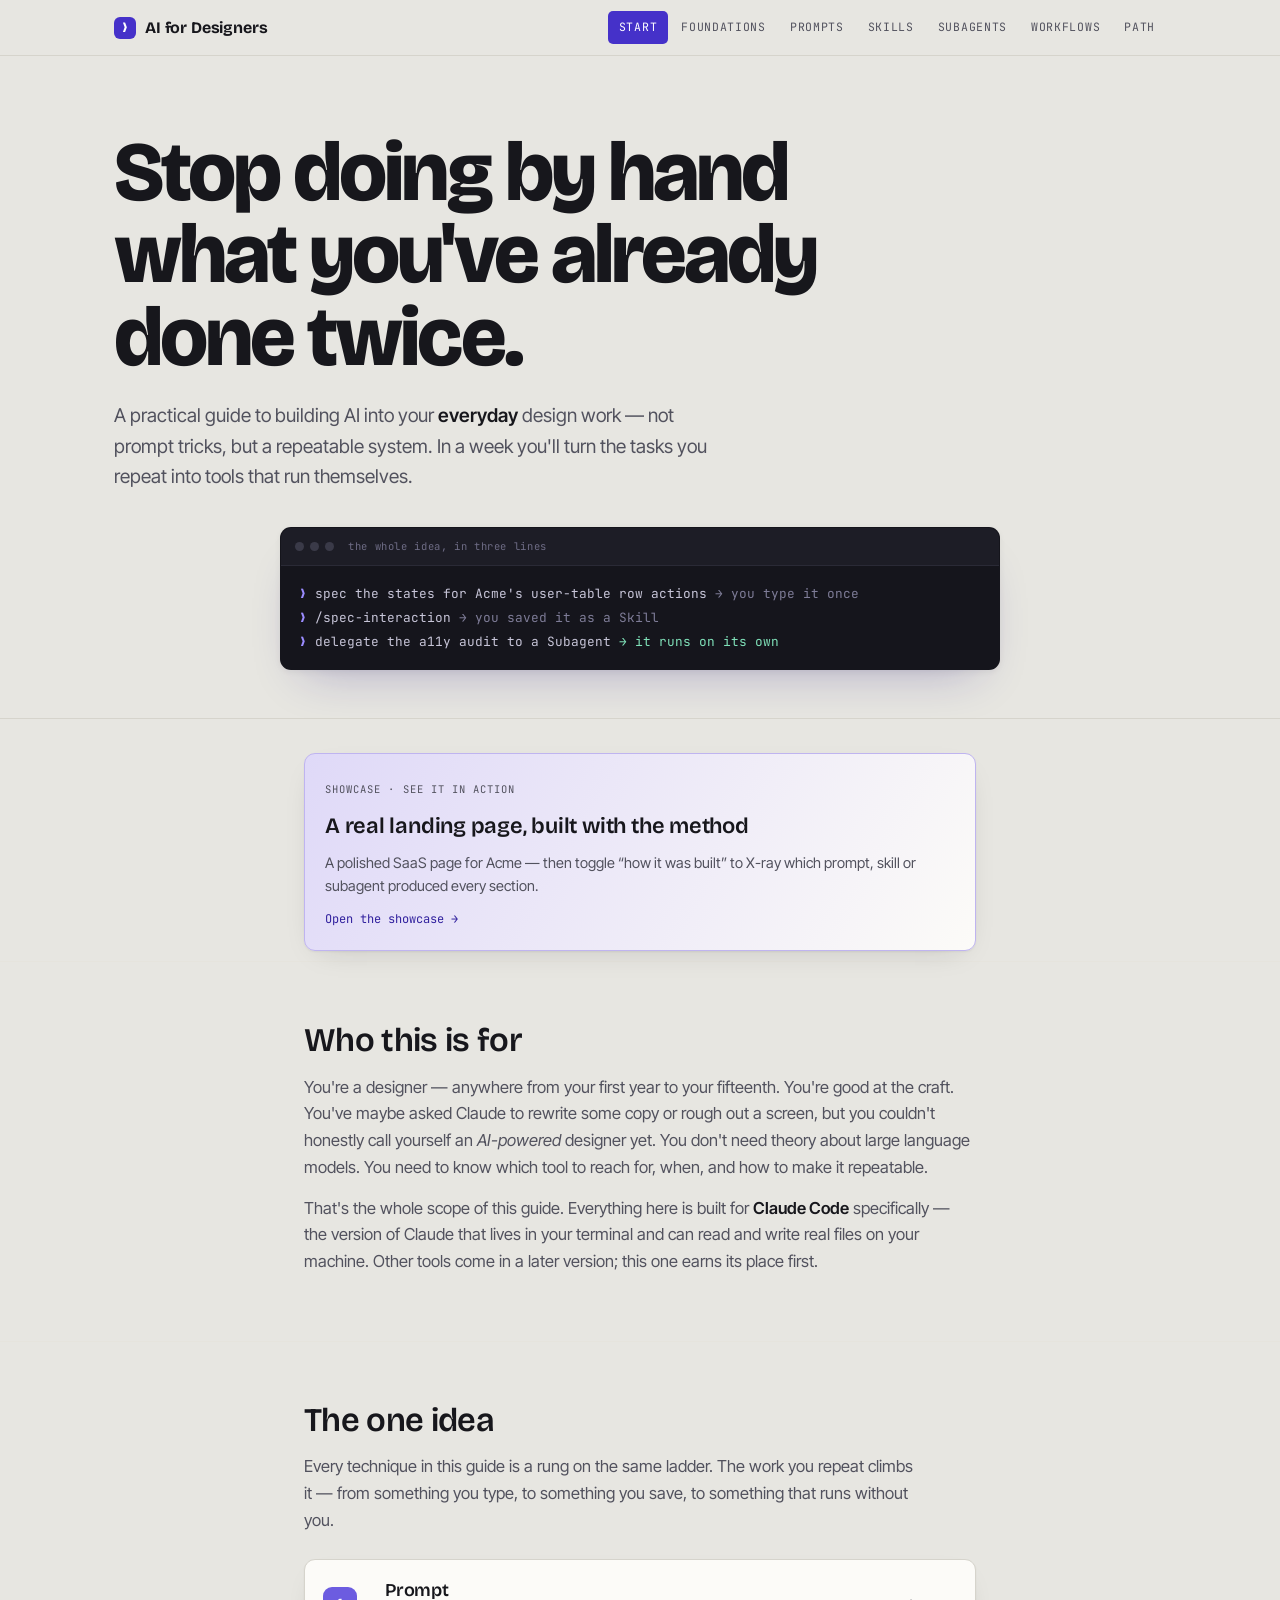
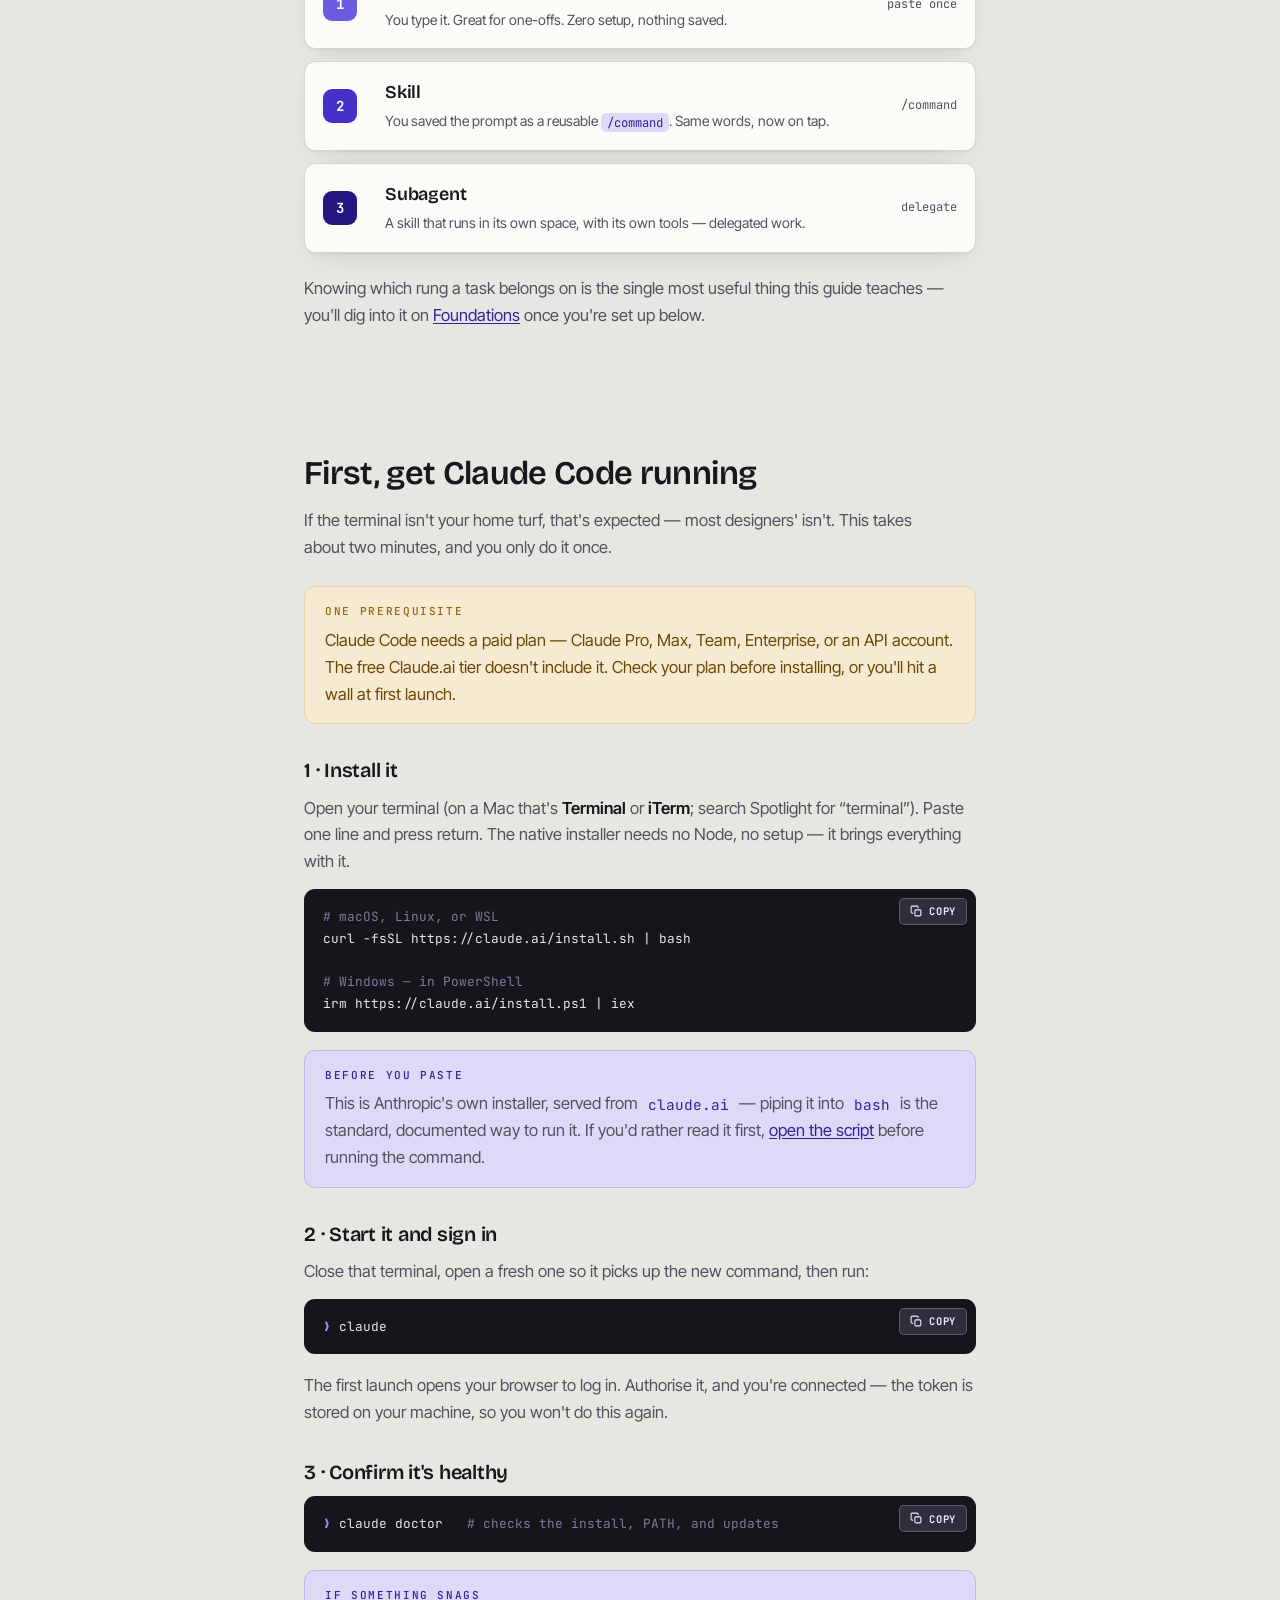
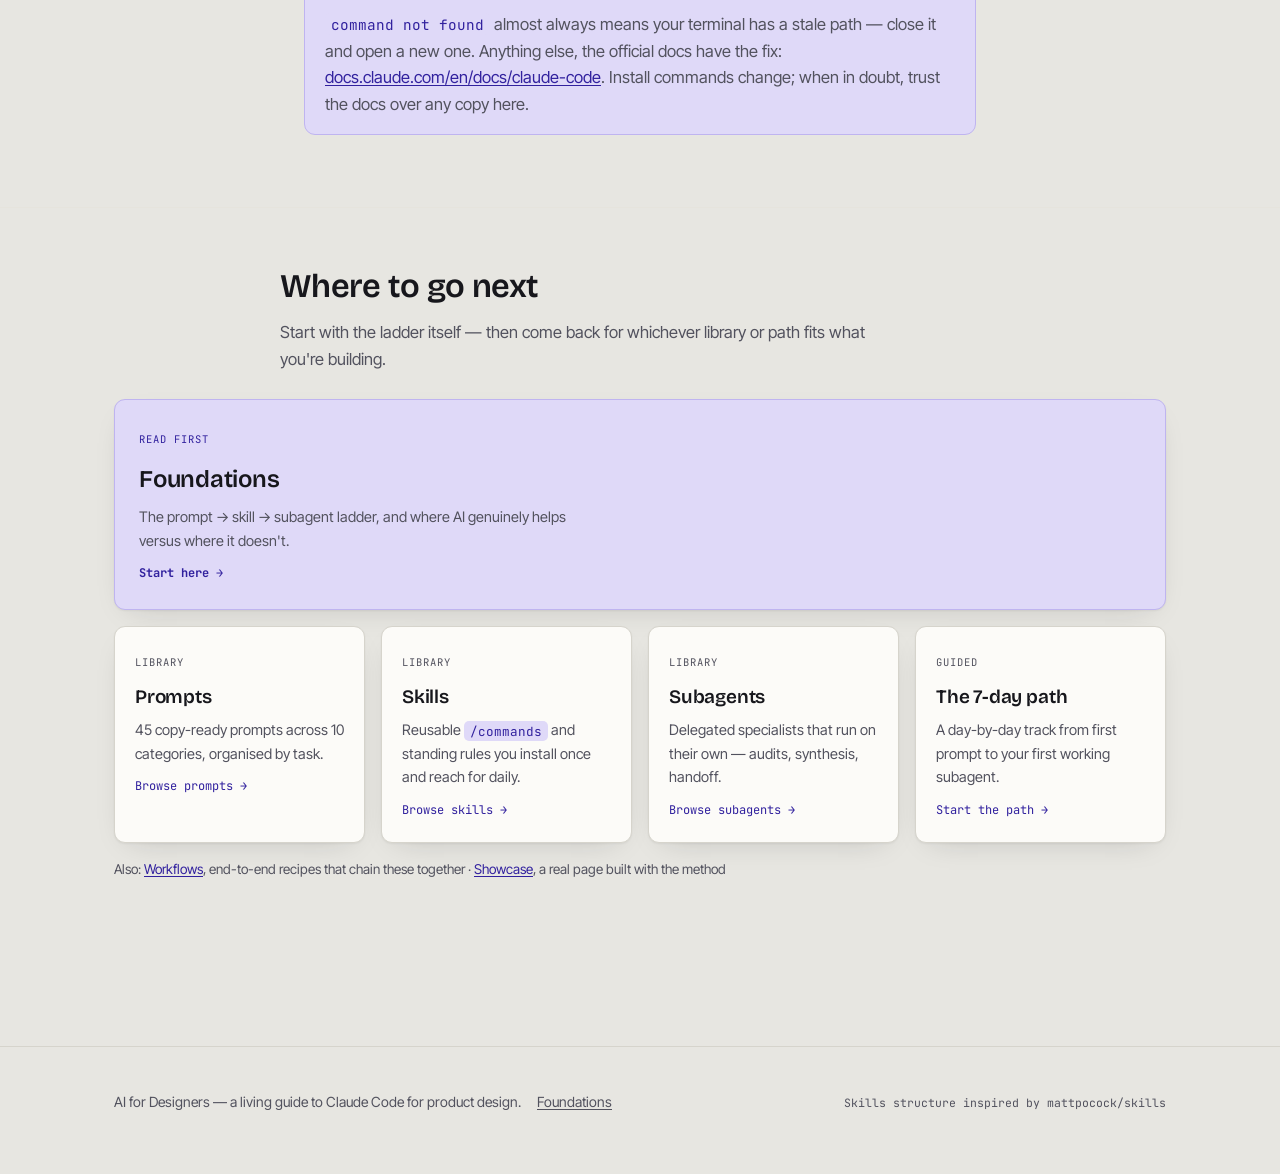
==== commit 4d51b19c: "Purge AI-generated-UI tells sitewide, strengthen hero type scale Removes four recognizable AI-slop s" ====
--- a/index.html
+++ b/index.html
@@ -32,9 +32,8 @@
 
 <main>
   <!-- ===== hero ===== -->
-  <header class="hero grid-wash">
+  <header class="hero">
     <div class="wrap">
-      <div class="eyebrow">Claude Code · for UI/UX &amp; product designers</div>
       <h1>Stop doing by hand what you&#39;ve already done twice.</h1>
       <p class="lede">A practical guide to building AI into your <strong>everyday</strong> design work — not prompt tricks, but a repeatable system. In a week you&#39;ll turn the tasks you repeat into tools that run themselves.</p>
 
--- a/assets/css/base.css
+++ b/assets/css/base.css
@@ -49,24 +49,14 @@
 
 /* ---------- page scaffold ------------------------------------------------ */
 main{padding-bottom:100px}
-.hero{position:relative;padding:70px 0 48px;overflow:hidden;border-bottom:1px solid var(--rule)}
+.hero{position:relative;padding:76px 0 48px;overflow:hidden;border-bottom:1px solid var(--rule)}
 .hero .wrap{position:relative}
 .hero h1{
   font-family:var(--display);font-weight:800;letter-spacing:-.035em;
-  font-size:clamp(38px,6vw,68px);line-height:.98;margin:16px 0 0;max-width:17ch;
+  font-size:clamp(40px,7vw,84px);line-height:.98;margin:0;max-width:17ch;
 }
 .hero .lede{font-size:19px;color:var(--ink-2);margin:22px 0 0;max-width:56ch}
 .hero .lede strong{color:var(--ink);font-weight:600}
-
-/* faint grid wash behind heroes */
-.grid-wash::before{
-  content:"";position:absolute;inset:0;pointer-events:none;
-  background-image:
-    linear-gradient(to right,rgba(69,49,201,.05) 1px,transparent 1px),
-    linear-gradient(to bottom,rgba(69,49,201,.05) 1px,transparent 1px);
-  background-size:28px 28px;
-  mask-image:radial-gradient(120% 90% at 10% 0%,#000 15%,transparent 75%);
-}
 
 section.band{padding:52px 0;border-bottom:1px solid var(--rule-soft)}
 section.band:last-of-type{border-bottom:0}
@@ -89,9 +79,9 @@
 .ladder{display:grid;gap:12px;margin:8px 0 4px}
 .rung{
   display:grid;grid-template-columns:46px 1fr auto;align-items:center;gap:16px;
-  background:var(--card);border:1px solid var(--rule);border-left-width:3px;
+  background:var(--card);border:1px solid var(--rule);
   border-radius:var(--r-m);padding:16px 18px;box-shadow:var(--shadow);
-  animation:rung-in .5s cubic-bezier(.2,.9,.3,1.25) backwards;
+  animation:rung-in .6s cubic-bezier(.16,1,.3,1) backwards;
 }
 .rung:nth-child(1){animation-delay:.05s}
 .rung:nth-child(2){animation-delay:.15s}
@@ -104,24 +94,24 @@
 .rung .body b{font-family:var(--display);font-size:18px;font-weight:600;display:block;letter-spacing:-.01em}
 .rung .body span{font-size:14px;color:var(--ink-2)}
 .rung .cmd{font-family:var(--mono);font-size:12px;color:var(--ink-2);white-space:nowrap}
-.rung.t1{border-left-color:var(--t1)} .rung.t1 .n{background:var(--t1)}
-.rung.t2{border-left-color:var(--t2)} .rung.t2 .n{background:var(--t2)}
-.rung.t3{border-left-color:var(--t3)} .rung.t3 .n{background:var(--t3)}
+.rung.t1 .n{background:var(--t1)}
+.rung.t2 .n{background:var(--t2)}
+.rung.t3 .n{background:var(--t3)}
 
 /* ---------- callouts ----------------------------------------------------- */
 .callout{
-  border:1px solid var(--rule);border-left-width:3px;border-radius:var(--r-m);
+  border:1px solid var(--rule);border-radius:var(--r-m);
   padding:16px 20px;margin:0 0 20px;background:var(--card);
 }
 .callout>.eyebrow{display:block;margin-bottom:6px}
 .callout p:last-child{margin-bottom:0}
-.callout.tip{background:var(--t2-soft);border-color:var(--t2-line);border-left-color:var(--t2)}
+.callout.tip{background:var(--t2-soft);border-color:var(--t2-line)}
 .callout.tip>.eyebrow{color:var(--t2-ink)}
-.callout.rule{background:var(--go-soft);border-color:var(--go-line);border-left-color:var(--go)}
+.callout.rule{background:var(--go-soft);border-color:var(--go-line)}
 .callout.rule>.eyebrow{color:var(--go)} .callout.rule p{color:#0a5c4c}
-.callout.warn{background:var(--warn-soft);border-color:var(--warn-line);border-left-color:var(--warn)}
+.callout.warn{background:var(--warn-soft);border-color:var(--warn-line)}
 .callout.warn>.eyebrow{color:var(--warn)} .callout.warn p{color:#6e4705}
-.callout.stop{background:var(--stop-soft);border-color:var(--stop-line);border-left-color:var(--stop)}
+.callout.stop{background:var(--stop-soft);border-color:var(--stop-line)}
 .callout.stop>.eyebrow{color:var(--stop)} .callout.stop p{color:#7a2626}
 
 /* ---------- cards + nav grid --------------------------------------------- */
@@ -154,8 +144,14 @@
 /* ---------- two-column compare (fit / not-fit) --------------------------- */
 .compare{display:grid;grid-template-columns:1fr 1fr;gap:16px;margin:0 0 20px}
 .compare .col{border:1px solid var(--rule);border-radius:var(--r-m);padding:18px 20px;background:var(--card)}
-.compare .col.good{border-top:3px solid var(--go)}
-.compare .col.bad{border-top:3px solid var(--stop)}
+.compare .col.good{background:var(--go-soft);border-color:var(--go-line)}
+.compare .col.good h4{color:var(--go)}
+.compare .col.bad{background:var(--stop-soft);border-color:var(--stop-line)}
+.compare .col.bad h4{color:var(--stop)}
+.compare .col.tier-t2{background:var(--t2-soft);border-color:var(--t2-line)}
+.compare .col.tier-t2 h4{color:var(--t2-ink)}
+.compare .col.tier-t3{background:var(--t3-soft);border-color:var(--t3-line)}
+.compare .col.tier-t3 h4{color:var(--t3)}
 .compare .col h4{margin:0 0 10px;font-family:var(--display);font-size:16px}
 .compare ul{margin:0;padding-left:18px;font-size:14.5px}
 .compare li{margin-bottom:6px}
@@ -264,14 +260,14 @@
 .lib-chip:hover{border-color:var(--t2-line);color:var(--t2-ink)}
 .lib-chip:focus-visible{outline:2px solid var(--t2);outline-offset:2px}
 .lib-chip[aria-selected="true"]{background:var(--t2);border-color:var(--t2);color:#fff}
-.lib-count{margin-top:12px;font-family:var(--mono);font-size:11px;letter-spacing:.08em;text-transform:uppercase;color:var(--ink-3)}
+.lib-count{margin-top:12px;font-family:var(--mono);font-size:11px;letter-spacing:.08em;text-transform:uppercase;color:var(--ink-2)}
 
 .lib-group{margin:34px 0}
 .lib-group-head{margin-bottom:16px;padding-bottom:10px;border-bottom:1px solid var(--rule-soft)}
 .lib-group-head h2{font-family:var(--display);font-weight:600;font-size:24px;letter-spacing:-.02em;margin:0}
-.lib-group-head p{margin:4px 0 0;color:var(--ink-3);font-size:15px}
+.lib-group-head p{margin:4px 0 0;color:var(--ink-2);font-size:15px}
 .lib-grid{display:grid;grid-template-columns:repeat(auto-fill,minmax(340px,1fr));gap:16px}
-.lib-empty{font-family:var(--mono);font-size:13px;color:var(--ink-3);padding:40px 0}
+.lib-empty{font-family:var(--mono);font-size:13px;color:var(--ink-2);padding:40px 0}
 
 .pcard{
   background:var(--card);border:1px solid var(--rule);border-radius:var(--r-m);
@@ -284,7 +280,7 @@
   margin:14px 0;padding:11px 13px;background:var(--paper-2);border-radius:var(--r-s);
   font-size:13.5px;color:var(--ink-2);border:1px solid var(--rule-soft);
 }
-.pcard-when .eyebrow{display:block;margin-bottom:3px;color:var(--ink-3)}
+.pcard-when .eyebrow{display:block;margin-bottom:3px;color:var(--ink-2)}
 .pcard-pre{margin:0 0 4px}
 .pcard-pre pre{font-size:12px;max-height:300px}
 .pcard-copy{position:absolute;top:9px;right:9px}
@@ -294,7 +290,7 @@
   color:var(--t2-ink);list-style:none;
 }
 .pcard-ex summary::-webkit-details-marker{display:none}
-.pcard-ex summary::before{content:"▸ ";color:var(--ink-3)}
+.pcard-ex summary::before{content:"▸ ";color:var(--ink-2)}
 .pcard-ex[open] summary::before{content:"▾ "}
 .pcard-ex p{padding:0 12px 12px;margin:0;font-size:13.5px;color:var(--ink-2)}
 .pcard .tags{margin-top:auto;padding-top:14px}
@@ -313,7 +309,7 @@
 .scard-badge.u{color:#fff}
 .scard-badge.m{background:var(--t3-soft);color:var(--t3);border:1px solid var(--t3-line)}
 .scard-usage{margin:12px 0}
-.scard-usage .eyebrow{display:block;margin-bottom:5px;color:var(--ink-3)}
+.scard-usage .eyebrow{display:block;margin-bottom:5px;color:var(--ink-2)}
 .scard-usage-line code{display:block;background:var(--paper-2);border:1px solid var(--rule-soft);
   padding:9px 11px;border-radius:var(--r-s);font-size:12px;color:var(--t2-ink);white-space:pre-wrap}
 .scard-usage-line{font-size:13.5px;color:var(--ink-2)}
@@ -321,22 +317,22 @@
 .scard-install{margin:6px 0 12px;border:1px solid var(--rule-soft);border-radius:var(--r-s);background:var(--paper-2)}
 .scard-install summary{cursor:pointer;padding:10px 12px;font-family:var(--mono);font-size:11.5px;letter-spacing:.03em;color:var(--t2-ink);list-style:none}
 .scard-install summary::-webkit-details-marker{display:none}
-.scard-install summary::before{content:"▸ ";color:var(--ink-3)}
+.scard-install summary::before{content:"▸ ";color:var(--ink-2)}
 .scard-install[open] summary::before{content:"▾ "}
 .scard-install .codewrap{margin:0 12px}
 .scard-install pre{font-size:11.5px;max-height:280px}
-.scard-hint{padding:8px 12px 12px;margin:0;font-size:12.5px;color:var(--ink-3)}
+.scard-hint{padding:8px 12px 12px;margin:0;font-size:12.5px;color:var(--ink-2)}
 .scard-hint code{font-size:.9em}
 .scard .tags{margin-top:auto;padding-top:14px}
 
 /* ---- subagent + path extras --------------------------------------------- */
 .scard-badge.sub{background:var(--t3);color:#fff}
-.scard-tools{display:block;margin-top:8px;font-family:var(--mono);font-size:11px;color:var(--ink-3)}
+.scard-tools{display:block;margin-top:8px;font-family:var(--mono);font-size:11px;color:var(--ink-2)}
 
 /* the 7-day path */
 .day{
   display:grid;grid-template-columns:64px 1fr;gap:20px;
-  border:1px solid var(--rule);border-left-width:3px;border-radius:var(--r-m);
+  border:1px solid var(--rule);border-radius:var(--r-m);
   background:var(--card);padding:20px 22px;margin-bottom:14px;box-shadow:var(--shadow);
 }
 .day .daynum{
@@ -344,7 +340,7 @@
   letter-spacing:-.03em;
 }
 .day .daynum small{display:block;font-family:var(--mono);font-size:9.5px;font-weight:500;
-  letter-spacing:.12em;text-transform:uppercase;color:var(--ink-3);margin-top:4px}
+  letter-spacing:.12em;text-transform:uppercase;color:var(--ink-2);margin-top:4px}
 .day h3{margin:0 0 4px;font-size:19px}
 .day .rung-tag{
   font-family:var(--mono);font-size:10px;letter-spacing:.08em;text-transform:uppercase;
@@ -357,9 +353,7 @@
 .day p{margin:0 0 10px;font-size:14.5px}
 .day .do{margin:10px 0 0;padding-left:18px}
 .day .do li{margin-bottom:5px;font-size:14px}
-.day .time{font-family:var(--mono);font-size:11px;color:var(--ink-3);letter-spacing:.06em}
-.day.t1{border-left-color:var(--t1)} .day.t2{border-left-color:var(--t2)}
-.day.t3{border-left-color:var(--t3)} .day.ctx{border-left-color:var(--go)}
+.day .time{font-family:var(--mono);font-size:11px;color:var(--ink-2);letter-spacing:.06em}
 @media(max-width:620px){.day{grid-template-columns:1fr;gap:6px}.day .daynum{font-size:24px}}
 
 /* ---- workflows ---------------------------------------------------------- */
@@ -369,7 +363,7 @@
 }
 .wf-head h3{margin:0 0 6px;font-size:22px}
 .wf-goal{margin:0 0 12px;font-size:15.5px;color:var(--ink-2)}
-.wf-when{font-size:13.5px;color:var(--ink-3);padding-bottom:14px;border-bottom:1px solid var(--rule-soft);margin-bottom:16px}
+.wf-when{font-size:13.5px;color:var(--ink-2);padding-bottom:14px;border-bottom:1px solid var(--rule-soft);margin-bottom:16px}
 .wf-when .eyebrow{margin-right:8px}
 .wf-steps{list-style:none;margin:0;padding:0;position:relative}
 .wf-step{display:grid;grid-template-columns:96px 1fr;gap:16px;padding:0 0 16px;position:relative}
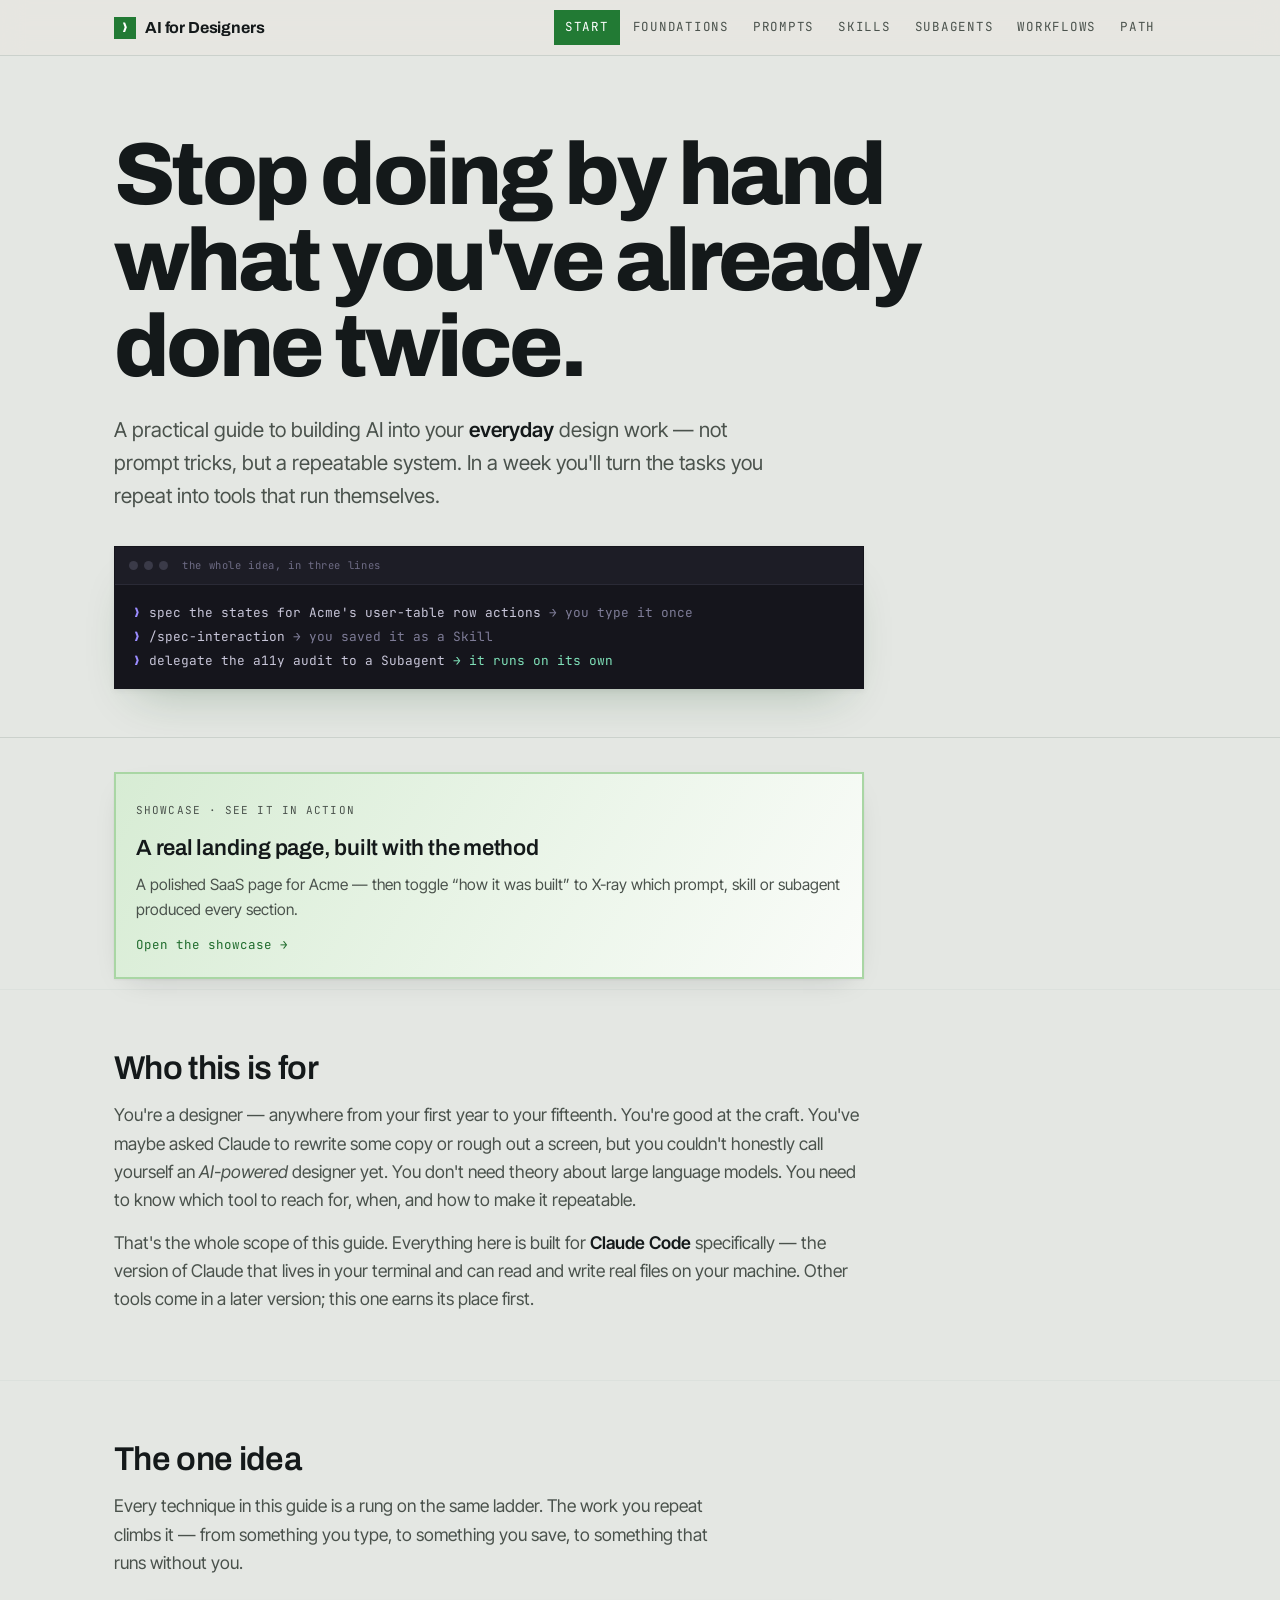
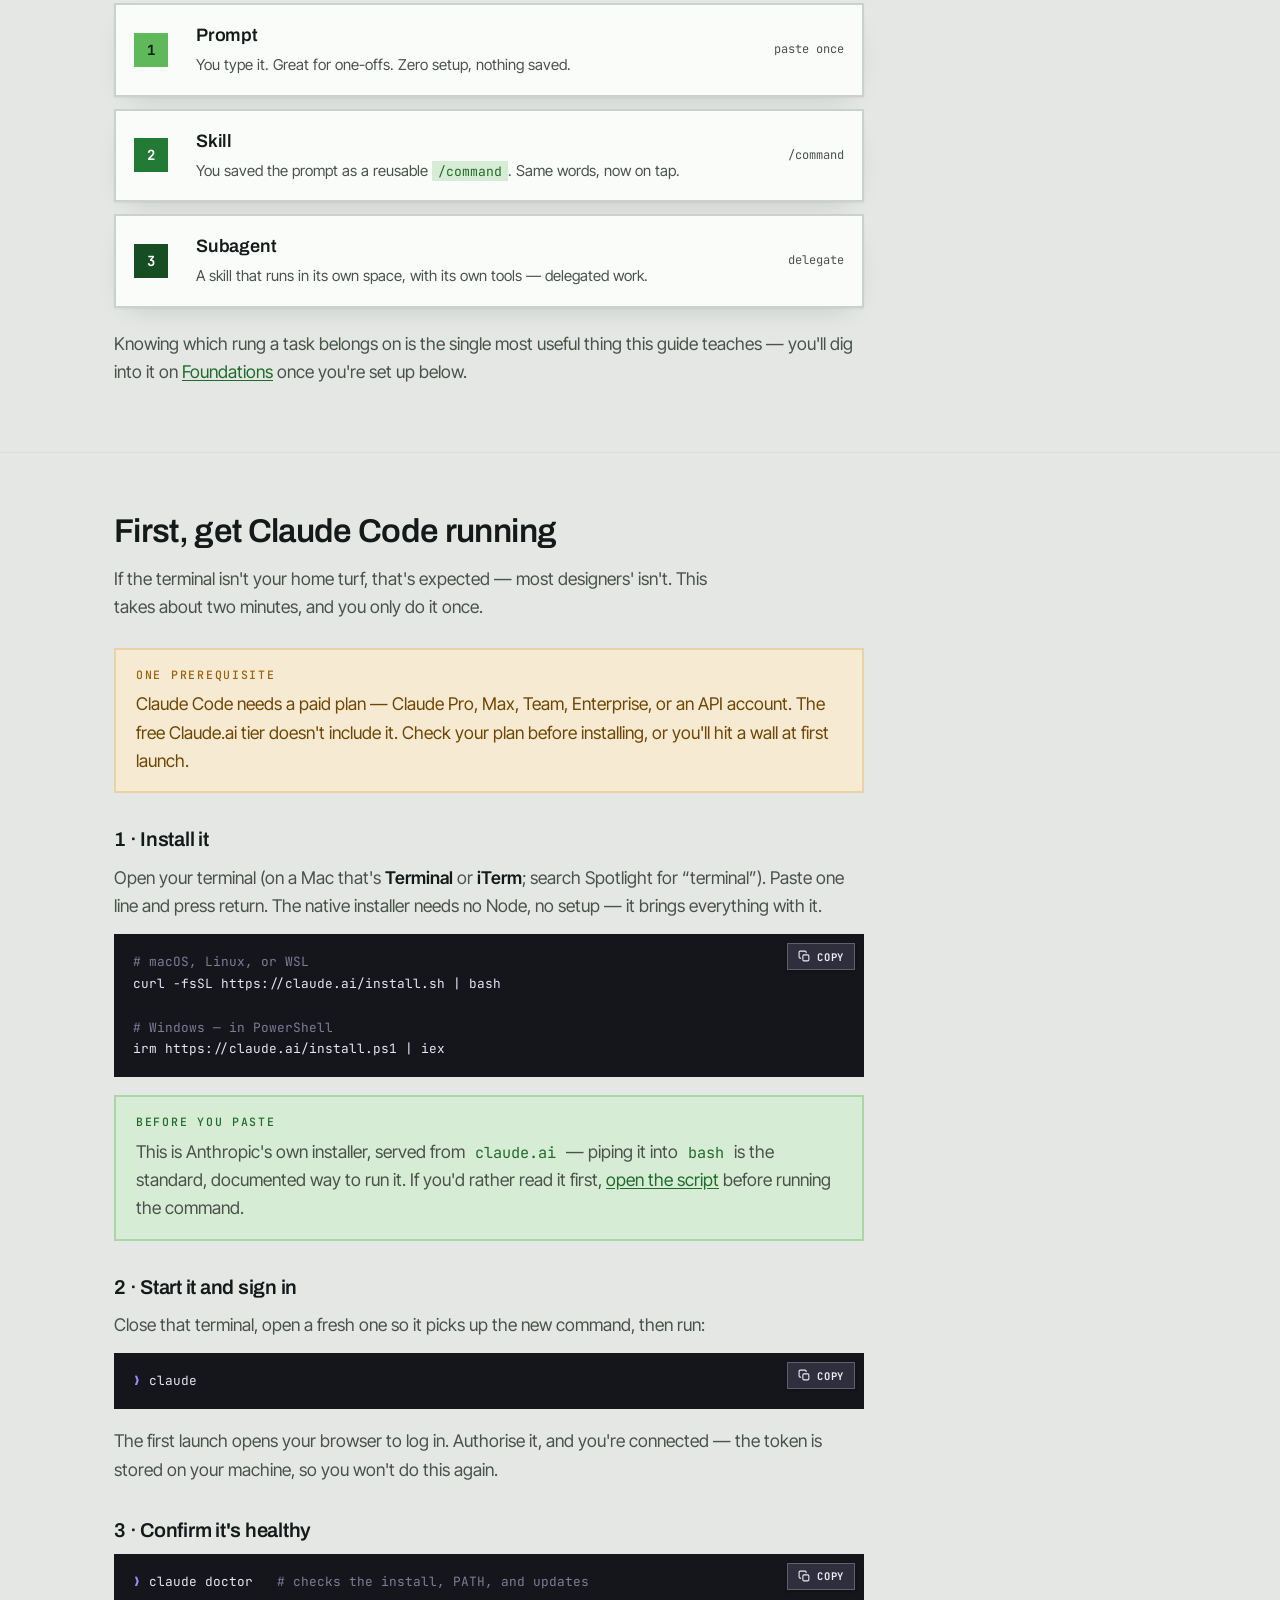
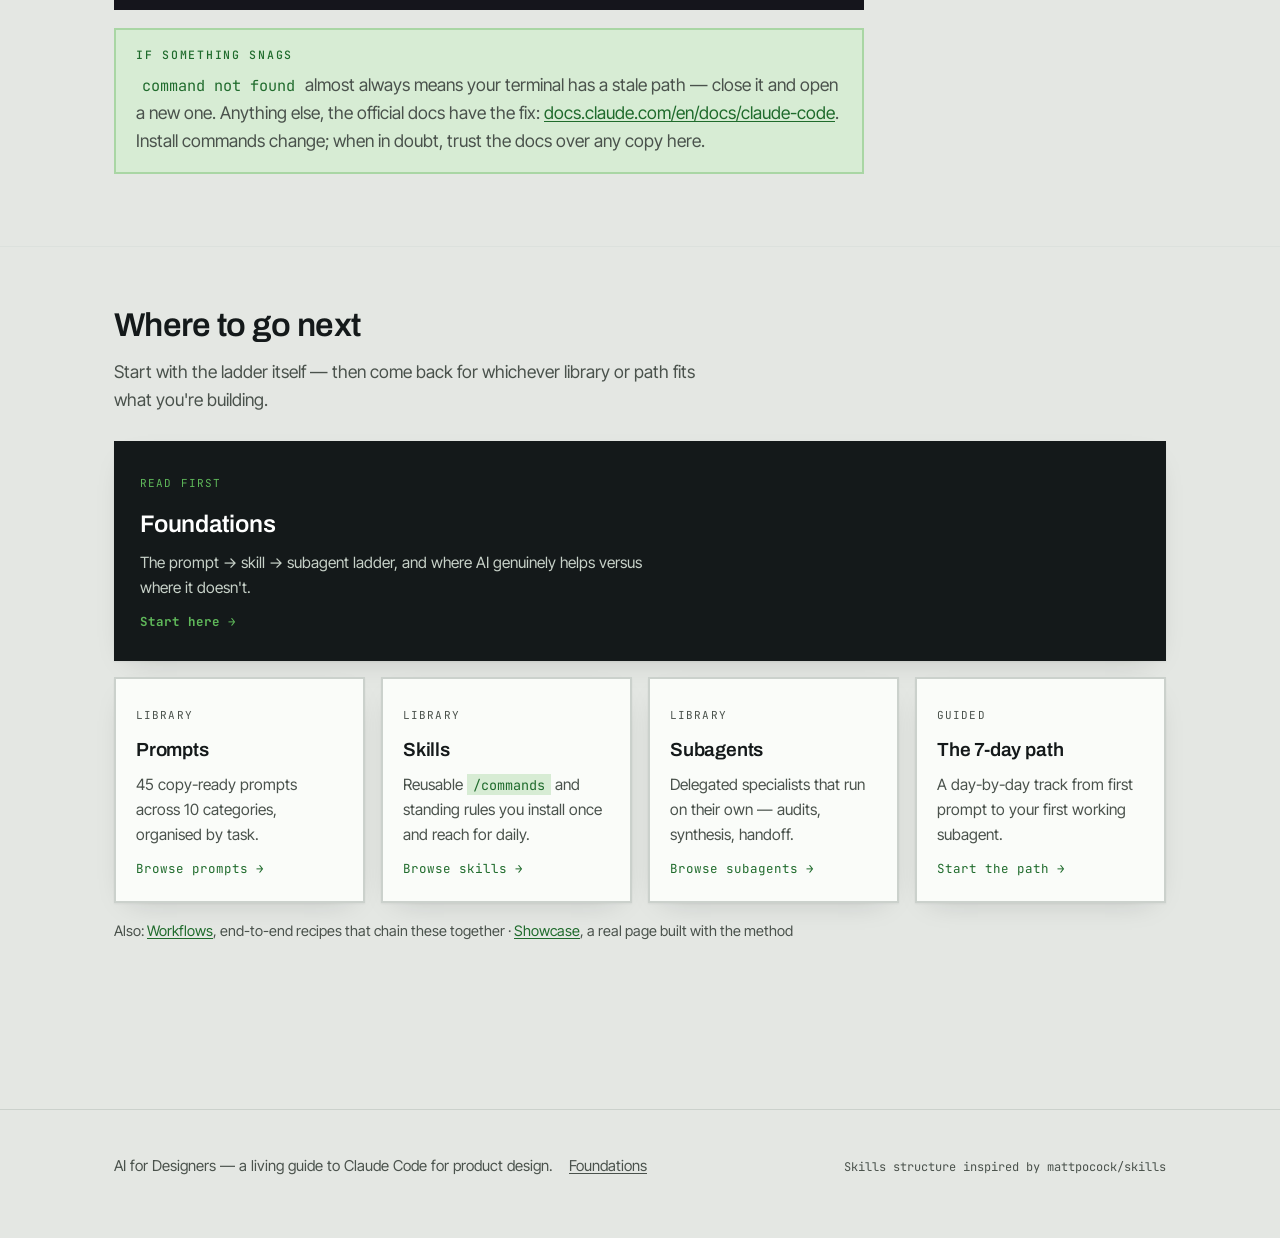
==== commit a4440bfe: "Redesign: terminal-green palette, bold sharp UI, left-aligned readable layout Replaces the violet/in" ====
--- a/index.html
+++ b/index.html
@@ -8,7 +8,7 @@
 <meta name="description" content="A practical, production-ready guide to integrating Claude Code into your everyday design workflow. Prompts, Skills, and Subagents for UI/UX and product designers.">
 <link rel="preconnect" href="https://fonts.googleapis.com">
 <link rel="preconnect" href="https://fonts.gstatic.com" crossorigin>
-<link href="https://fonts.googleapis.com/css2?family=Bricolage+Grotesque:opsz,wght@12..96,400;12..96,600;12..96,800&family=Inter+Tight:wght@400;500;600&family=JetBrains+Mono:wght@400;500;700&display=swap" rel="stylesheet">
+<link href="https://fonts.googleapis.com/css2?family=Archivo:wght@600;800&family=Inter+Tight:wght@400;500;600&family=JetBrains+Mono:wght@400;500;700&display=swap" rel="stylesheet">
 <link rel="stylesheet" href="assets/css/tokens.css">
 <link rel="stylesheet" href="assets/css/base.css">
 </head>
@@ -51,8 +51,8 @@
   </header>
 
   <section class="band" style="padding-top:34px;padding-bottom:10px">
-    <div class="wrap measure">
-      <a href="showcase.html" class="card" style="display:block;border-color:var(--t2-line);background:linear-gradient(120deg,var(--t2-soft),var(--card))">
+    <div class="wrap">
+      <a href="showcase.html" class="card measure" style="display:block;border-color:var(--t2-line);background:linear-gradient(120deg,var(--t2-soft),var(--card))">
         <span class="k">Showcase · see it in action</span>
         <h4 style="font-size:22px">A real landing page, built with the method</h4>
         <p>A polished SaaS page for Acme &mdash; then toggle &ldquo;how it was built&rdquo; to X-ray which prompt, skill or subagent produced every section.</p>
@@ -64,20 +64,24 @@
 
   <!-- ===== who it's for ===== -->
   <section class="band">
-    <div class="wrap measure">
+    <div class="wrap">
+      <div class="measure">
       <div class="sec-head"><h2>Who this is for</h2></div>
       <p>You&#39;re a designer — anywhere from your first year to your fifteenth. You&#39;re good at the craft. You&#39;ve maybe asked Claude to rewrite some copy or rough out a screen, but you couldn&#39;t honestly call yourself an <em>AI-powered</em> designer yet. You don&#39;t need theory about large language models. You need to know which tool to reach for, when, and how to make it repeatable.</p>
       <p>That&#39;s the whole scope of this guide. Everything here is built for <strong>Claude Code</strong> specifically — the version of Claude that lives in your terminal and can read and write real files on your machine. Other tools come in a later version; this one earns its place first.</p>
+      </div>
     </div>
   </section>
 
   <!-- ===== the one idea ===== -->
   <section class="band">
-    <div class="wrap measure">
+    <div class="wrap">
+      <div class="measure">
       <div class="sec-head"><h2>The one idea</h2></div>
       <p class="sec-sub">Every technique in this guide is a rung on the same ladder. The work you repeat climbs it — from something you type, to something you save, to something that runs without you.</p>
-
-      <div class="ladder">
+      </div>
+
+      <div class="ladder measure">
         <div class="rung t1">
           <div class="n">1</div>
           <div class="body"><b>Prompt</b><span>You type it. Great for one-offs. Zero setup, nothing saved.</span></div>
@@ -95,13 +99,14 @@
         </div>
       </div>
 
-      <p style="margin-top:22px">Knowing which rung a task belongs on is the single most useful thing this guide teaches — you&#39;ll dig into it on <a href="foundations.html">Foundations</a> once you&#39;re set up below.</p>
+      <p class="measure" style="margin-top:22px">Knowing which rung a task belongs on is the single most useful thing this guide teaches — you&#39;ll dig into it on <a href="foundations.html">Foundations</a> once you&#39;re set up below.</p>
     </div>
   </section>
 
   <!-- ===== getting started with claude code ===== -->
   <section class="band">
-    <div class="wrap measure">
+    <div class="wrap">
+      <div class="measure">
       <div class="sec-head"><h2>First, get Claude Code running</h2></div>
       <p class="sec-sub">If the terminal isn&#39;t your home turf, that&#39;s expected — most designers&#39; isn&#39;t. This takes about two minutes, and you only do it once.</p>
 
@@ -133,6 +138,7 @@
       <div class="callout tip">
         <span class="eyebrow">If something snags</span>
         <p><code>command not found</code> almost always means your terminal has a stale path — close it and open a new one. Anything else, the official docs have the fix: <a href="https://docs.claude.com/en/docs/claude-code/overview">docs.claude.com/en/docs/claude-code</a>. Install commands change; when in doubt, trust the docs over any copy here.</p>
+      </div>
       </div>
     </div>
   </section>
--- a/assets/css/tokens.css
+++ b/assets/css/tokens.css
@@ -8,45 +8,47 @@
    Use the matching tier colour wherever you refer to one of those concepts.
    ========================================================================== */
 :root{
-  /* surfaces — warm light, deliberately not cream (#F4F1EA reads as AI-default) */
-  --paper:#E7E6E1;
-  --paper-2:#F1F0EB;
-  --card:#FCFBF8;
+  /* surfaces — cool neutral gray, a whisper of green toward the accent.
+     Deliberately not cream, not beige, not terracotta anywhere. */
+  --paper:#E4E7E3;
+  --paper-2:#EEF1EC;
+  --card:#FAFCF9;
 
   /* ink */
-  --ink:#17171C;
-  --ink-2:#52525E;
-  --ink-3:#86868F;
+  --ink:#14191A;
+  --ink-2:#4A524C;
+  --ink-3:#838C86;
 
   /* rules */
-  --rule:#D6D4CC;
-  --rule-soft:#E6E4DD;
+  --rule:#CBD1CC;
+  --rule-soft:#DCE1DD;
 
-  /* tier ramp — the ladder. deepening violet-indigo. */
-  --t1:#6C5CE0;  --t1-soft:#E8E4FB;  --t1-line:#CFC6F5;   /* Prompt   */
-  --t2:#4531C9;  --t2-soft:#DFD9F8;  --t2-line:#BFB4F0;   /* Skill    */
-  --t3:#241680;  --t3-soft:#D7D2EC;  --t3-line:#B3AAD8;   /* Subagent */
-  --t2-ink:#31219E;                                        /* readable violet text */
+  /* tier ramp — the ladder. deepening terminal green. */
+  --t1:#5FB85A;  --t1-soft:#DFF0DD;  --t1-line:#B9DDB5;   /* Prompt   */
+  --t2:#227A34;  --t2-soft:#D7ECD4;  --t2-line:#A9D6A4;   /* Skill    */
+  --t3:#164D22;  --t3-soft:#CFE3CE;  --t3-line:#9CC79A;   /* Subagent */
+  --t1-ink:#2A7028;                                        /* readable text on t1-soft (t1 itself is too light) */
+  --t2-ink:#1F6B2C;                                        /* readable green text */
 
   /* semantic accents */
   --go:#0E7C66;    --go-soft:#D6EDE6;   --go-line:#B2DccF;  /* create / positive */
   --warn:#9A6209;  --warn-soft:#F7EAD2; --warn-line:#E7D3A6;/* caution           */
   --stop:#963030;  --stop-soft:#FBE7E7; --stop-line:#EEC5C5;/* blocker           */
 
-  /* radii */
-  --r-s:5px; --r-m:11px; --r-l:20px;
+  /* radii — flat by design: no rounded corners anywhere in the real UI */
+  --r-s:0px; --r-m:0px; --r-l:0px;
 
   /* elevation */
-  --shadow:0 1px 2px rgba(23,23,28,.05), 0 10px 30px -16px rgba(23,23,28,.22);
-  --shadow-lg:0 2px 6px rgba(23,23,28,.06), 0 24px 50px -24px rgba(36,22,128,.30);
+  --shadow:0 1px 2px rgba(20,25,26,.05), 0 10px 30px -16px rgba(20,25,26,.22);
+  --shadow-lg:0 2px 6px rgba(20,25,26,.06), 0 24px 50px -24px rgba(22,77,34,.30);
 
   /* type */
-  --display:'Bricolage Grotesque',system-ui,sans-serif;
+  --display:'Archivo',system-ui,sans-serif;
   --body:'Inter Tight',system-ui,sans-serif;
   --mono:'JetBrains Mono',ui-monospace,SFMono-Regular,Menlo,monospace;
 
   /* layout */
   --nav-h:56px;
-  --measure:72ch;
+  --measure:75ch;
   --gutter:40px;
 }
--- a/assets/css/base.css
+++ b/assets/css/base.css
@@ -8,18 +8,18 @@
 html{scroll-behavior:smooth}
 body{
   margin:0;background:var(--paper);color:var(--ink);
-  font-family:var(--body);font-size:16.5px;line-height:1.62;
+  font-family:var(--body);font-size:17.5px;line-height:1.62;
   -webkit-font-smoothing:antialiased;
 }
 a{color:var(--t2-ink);text-underline-offset:2px}
 img{max-width:100%}
 
 .eyebrow{
-  font-family:var(--mono);font-size:11px;font-weight:500;
+  font-family:var(--mono);font-size:11.5px;font-weight:500;
   letter-spacing:.15em;text-transform:uppercase;color:var(--ink-2);
 }
 .wrap{max-width:1100px;margin:0 auto;padding:0 24px}
-.measure{max-width:var(--measure);margin-inline:auto}
+.measure{max-width:var(--measure)}
 
 /* ---------- top navigation (shared across pages) ------------------------- */
 .nav{
@@ -30,13 +30,13 @@
 .nav-in{display:flex;align-items:center;gap:22px;height:100%;max-width:1100px;margin:0 auto;padding:0 24px}
 .brand{display:flex;align-items:center;gap:9px;text-decoration:none;color:var(--ink);font-weight:600}
 .brand .glyph{
-  width:22px;height:22px;border-radius:6px;background:var(--t2);color:#fff;flex:none;
+  width:22px;height:22px;border-radius:0;background:var(--t2);color:#fff;flex:none;
   display:grid;place-items:center;font-family:var(--mono);font-size:13px;font-weight:700;
 }
 .brand b{font-family:var(--display);font-size:16px;letter-spacing:-.01em}
 .nav-links{margin-left:auto;display:flex;gap:2px;align-items:center}
 .nav-links a,.nav-links span{
-  font-family:var(--mono);font-size:11.5px;letter-spacing:.06em;text-transform:uppercase;
+  font-family:var(--mono);font-size:12.5px;letter-spacing:.06em;text-transform:uppercase;
   padding:7px 11px;border-radius:var(--r-s);text-decoration:none;color:var(--ink-2);
 }
 .nav-links a:hover{background:var(--t2-soft);color:var(--t2-ink)}
@@ -44,7 +44,7 @@
 .nav-links .soon{color:var(--ink-2);cursor:default;position:relative}
 .nav-links .soon::after{
   content:"soon";position:absolute;top:-3px;right:-2px;font-size:7px;letter-spacing:.06em;
-  color:var(--t2-ink);background:var(--t2-soft);padding:1px 3px;border-radius:3px;
+  color:var(--t2-ink);background:var(--t2-soft);padding:1px 3px;border-radius:0;
 }
 
 /* ---------- page scaffold ------------------------------------------------ */
@@ -52,10 +52,10 @@
 .hero{position:relative;padding:76px 0 48px;overflow:hidden;border-bottom:1px solid var(--rule)}
 .hero .wrap{position:relative}
 .hero h1{
-  font-family:var(--display);font-weight:800;letter-spacing:-.035em;
-  font-size:clamp(40px,7vw,84px);line-height:.98;margin:0;max-width:17ch;
-}
-.hero .lede{font-size:19px;color:var(--ink-2);margin:22px 0 0;max-width:56ch}
+  font-family:var(--display);font-weight:800;letter-spacing:-.04em;
+  font-size:clamp(42px,7.5vw,88px);line-height:.98;margin:0;max-width:17ch;
+}
+.hero .lede{font-size:20.5px;color:var(--ink-2);margin:22px 0 0;max-width:56ch}
 .hero .lede strong{color:var(--ink);font-weight:600}
 
 section.band{padding:52px 0;border-bottom:1px solid var(--rule-soft)}
@@ -65,7 +65,7 @@
   font-family:var(--display);font-weight:600;letter-spacing:-.02em;
   font-size:clamp(24px,3vw,33px);margin:0;
 }
-.sec-sub{color:var(--ink-2);max-width:62ch;margin:6px 0 26px;font-size:16.5px}
+.sec-sub{color:var(--ink-2);max-width:62ch;margin:6px 0 26px;font-size:17.5px}
 
 h3{font-family:var(--display);font-weight:600;font-size:20px;letter-spacing:-.012em;margin:30px 0 8px}
 p{margin:0 0 14px;color:var(--ink-2)}
@@ -79,7 +79,7 @@
 .ladder{display:grid;gap:12px;margin:8px 0 4px}
 .rung{
   display:grid;grid-template-columns:46px 1fr auto;align-items:center;gap:16px;
-  background:var(--card);border:1px solid var(--rule);
+  background:var(--card);border:2px solid var(--rule);
   border-radius:var(--r-m);padding:16px 18px;box-shadow:var(--shadow);
   animation:rung-in .6s cubic-bezier(.16,1,.3,1) backwards;
 }
@@ -88,19 +88,21 @@
 .rung:nth-child(3){animation-delay:.25s}
 @keyframes rung-in{from{opacity:0;transform:translateY(10px)}to{opacity:1;transform:none}}
 .rung .n{
-  width:34px;height:34px;border-radius:9px;display:grid;place-items:center;
+  width:34px;height:34px;border-radius:0;display:grid;place-items:center;
   font-family:var(--mono);font-weight:700;font-size:14px;color:#fff;
 }
 .rung .body b{font-family:var(--display);font-size:18px;font-weight:600;display:block;letter-spacing:-.01em}
-.rung .body span{font-size:14px;color:var(--ink-2)}
+.rung .body span{font-size:15px;color:var(--ink-2)}
 .rung .cmd{font-family:var(--mono);font-size:12px;color:var(--ink-2);white-space:nowrap}
-.rung.t1 .n{background:var(--t1)}
+/* t1 is the lightest step in the ramp — white text on it fails contrast, so it
+   alone gets dark ink numerals instead of white */
+.rung.t1 .n{background:var(--t1);color:var(--ink)}
 .rung.t2 .n{background:var(--t2)}
 .rung.t3 .n{background:var(--t3)}
 
 /* ---------- callouts ----------------------------------------------------- */
 .callout{
-  border:1px solid var(--rule);border-radius:var(--r-m);
+  border:2px solid var(--rule);border-radius:var(--r-m);
   padding:16px 20px;margin:0 0 20px;background:var(--card);
 }
 .callout>.eyebrow{display:block;margin-bottom:6px}
@@ -117,33 +119,34 @@
 /* ---------- cards + nav grid --------------------------------------------- */
 .cards{display:grid;grid-template-columns:repeat(auto-fill,minmax(240px,1fr));gap:16px}
 .card{
-  background:var(--card);border:1px solid var(--rule);border-radius:var(--r-m);
+  background:var(--card);border:2px solid var(--rule);border-radius:var(--r-m);
   padding:20px;box-shadow:var(--shadow);text-decoration:none;color:inherit;display:block;
   transition:transform .16s,box-shadow .16s,border-color .16s;
 }
 a.card:hover{transform:translateY(-2px);box-shadow:var(--shadow-lg);border-color:var(--t2-line)}
-.card .k{font-family:var(--mono);font-size:10.5px;letter-spacing:.1em;text-transform:uppercase;color:var(--ink-2)}
+.card .k{font-family:var(--mono);font-size:11px;letter-spacing:.1em;text-transform:uppercase;color:var(--ink-2)}
 .card h4{font-family:var(--display);font-size:19px;font-weight:600;letter-spacing:-.01em;margin:8px 0 6px}
-.card p{font-size:14.5px;margin:0}
-.card .go{display:inline-block;margin-top:12px;font-family:var(--mono);font-size:12px;color:var(--t2-ink)}
+.card p{font-size:15.5px;margin:0}
+.card .go{display:inline-block;margin-top:12px;font-family:var(--mono);font-size:12.5px;color:var(--t2-ink)}
 .card.disabled{opacity:.62;pointer-events:none}
 
-/* the single recommended next step, promoted above a secondary .cards grid */
+/* the single recommended next step, promoted above a secondary .cards grid —
+   inverted to solid ink for real contrast against the rest of the page */
 .card-primary{
-  background:var(--t2-soft);border-color:var(--t2-line);
+  background:var(--ink);border-color:var(--ink);
   padding:24px;margin-bottom:16px;
 }
-.card-primary .k{color:var(--t2-ink)}
-.card-primary h4{font-size:24px;margin-top:10px}
-.card-primary p{font-size:14.5px;max-width:56ch}
-.card-primary .go{font-weight:700}
+.card-primary .k{color:var(--t1)}
+.card-primary h4{font-size:24px;margin-top:10px;color:#fff}
+.card-primary p{font-size:15.5px;max-width:56ch;color:#C7D1C8}
+.card-primary .go{font-weight:700;color:var(--t1)}
 
 /* one-line mention for secondary links that don't need a full card */
-.also-line{margin-top:16px;font-size:13.5px;color:var(--ink-2)}
+.also-line{margin-top:16px;font-size:14.5px;color:var(--ink-2)}
 
 /* ---------- two-column compare (fit / not-fit) --------------------------- */
 .compare{display:grid;grid-template-columns:1fr 1fr;gap:16px;margin:0 0 20px}
-.compare .col{border:1px solid var(--rule);border-radius:var(--r-m);padding:18px 20px;background:var(--card)}
+.compare .col{border:2px solid var(--rule);border-radius:var(--r-m);padding:18px 20px;background:var(--card)}
 .compare .col.good{background:var(--go-soft);border-color:var(--go-line)}
 .compare .col.good h4{color:var(--go)}
 .compare .col.bad{background:var(--stop-soft);border-color:var(--stop-line)}
@@ -152,8 +155,8 @@
 .compare .col.tier-t2 h4{color:var(--t2-ink)}
 .compare .col.tier-t3{background:var(--t3-soft);border-color:var(--t3-line)}
 .compare .col.tier-t3 h4{color:var(--t3)}
-.compare .col h4{margin:0 0 10px;font-family:var(--display);font-size:16px}
-.compare ul{margin:0;padding-left:18px;font-size:14.5px}
+.compare .col h4{margin:0 0 10px;font-family:var(--display);font-size:17px}
+.compare ul{margin:0;padding-left:18px;font-size:15.5px}
 .compare li{margin-bottom:6px}
 
 /* ---------- code + command ---------------------------------------------- */
@@ -199,12 +202,12 @@
 
 /* ---------- misc --------------------------------------------------------- */
 .tags{display:flex;flex-wrap:wrap;gap:6px;margin-top:14px}
-.tag{font-family:var(--mono);font-size:10.5px;letter-spacing:.06em;padding:4px 9px;border-radius:999px;background:var(--card);border:1px solid var(--rule);color:var(--ink-2)}
-
-footer{padding:44px 0 60px;color:var(--ink-2);font-size:14px;border-top:1px solid var(--rule)}
+.tag{font-family:var(--mono);font-size:11px;letter-spacing:.06em;padding:4px 9px;border-radius:0;background:var(--card);border:1px solid var(--rule);color:var(--ink-2)}
+
+footer{padding:44px 0 60px;color:var(--ink-2);font-size:15px;border-top:1px solid var(--rule)}
 footer .wrap{display:flex;gap:16px;flex-wrap:wrap;align-items:baseline}
 footer a{color:var(--ink-2)}
-footer .credit{margin-left:auto;font-family:var(--mono);font-size:11.5px}
+footer .credit{margin-left:auto;font-family:var(--mono);font-size:12px}
 
 /* ---------- responsive --------------------------------------------------- */
 @media (max-width:760px){
@@ -216,7 +219,7 @@
     -webkit-mask-image:linear-gradient(to right,#000 90%,transparent 100%);
   }
   .nav-links::-webkit-scrollbar{display:none}
-  .nav-links a,.nav-links span{padding:7px 8px;font-size:10.5px;flex:none;white-space:nowrap}
+  .nav-links a,.nav-links span{padding:7px 8px;font-size:11px;flex:none;white-space:nowrap}
   .compare{grid-template-columns:1fr}
   .rung{grid-template-columns:40px 1fr;gap:12px}
   .rung .cmd{display:none}
@@ -247,38 +250,38 @@
   backdrop-filter:blur(10px);padding:16px 0 14px;border-bottom:1px solid var(--rule);margin-bottom:8px;
 }
 .lib-search{
-  width:100%;font-family:var(--mono);font-size:13.5px;padding:11px 14px;
+  width:100%;font-family:var(--mono);font-size:14.5px;padding:11px 14px;
   border:1px solid var(--rule);border-radius:var(--r-s);background:var(--card);color:var(--ink);
 }
 .lib-search:focus{outline:2px solid var(--t2);outline-offset:1px;border-color:var(--t2)}
 .lib-chips{display:flex;flex-wrap:wrap;gap:6px;margin-top:12px}
 .lib-chip{
-  all:unset;cursor:pointer;font-family:var(--mono);font-size:11.5px;letter-spacing:.03em;
-  padding:6px 11px;border-radius:999px;border:1px solid var(--rule);background:var(--card);color:var(--ink-2);
+  all:unset;cursor:pointer;font-family:var(--mono);font-size:12px;letter-spacing:.03em;
+  padding:6px 11px;border-radius:0;border:1px solid var(--rule);background:var(--card);color:var(--ink-2);
   transition:.14s;
 }
 .lib-chip:hover{border-color:var(--t2-line);color:var(--t2-ink)}
 .lib-chip:focus-visible{outline:2px solid var(--t2);outline-offset:2px}
 .lib-chip[aria-selected="true"]{background:var(--t2);border-color:var(--t2);color:#fff}
-.lib-count{margin-top:12px;font-family:var(--mono);font-size:11px;letter-spacing:.08em;text-transform:uppercase;color:var(--ink-2)}
+.lib-count{margin-top:12px;font-family:var(--mono);font-size:11.5px;letter-spacing:.08em;text-transform:uppercase;color:var(--ink-2)}
 
 .lib-group{margin:34px 0}
 .lib-group-head{margin-bottom:16px;padding-bottom:10px;border-bottom:1px solid var(--rule-soft)}
 .lib-group-head h2{font-family:var(--display);font-weight:600;font-size:24px;letter-spacing:-.02em;margin:0}
-.lib-group-head p{margin:4px 0 0;color:var(--ink-2);font-size:15px}
+.lib-group-head p{margin:4px 0 0;color:var(--ink-2);font-size:16px}
 .lib-grid{display:grid;grid-template-columns:repeat(auto-fill,minmax(340px,1fr));gap:16px}
-.lib-empty{font-family:var(--mono);font-size:13px;color:var(--ink-2);padding:40px 0}
+.lib-empty{font-family:var(--mono);font-size:14px;color:var(--ink-2);padding:40px 0}
 
 .pcard{
-  background:var(--card);border:1px solid var(--rule);border-radius:var(--r-m);
+  background:var(--card);border:2px solid var(--rule);border-radius:var(--r-m);
   padding:20px;box-shadow:var(--shadow);display:flex;flex-direction:column;
 }
-.pcard-head h3{font-family:var(--display);font-size:18px;font-weight:600;letter-spacing:-.01em;margin:6px 0 5px}
-.pcard-cat{font-family:var(--mono);font-size:10px;letter-spacing:.1em;text-transform:uppercase;color:var(--t2-ink)}
-.pcard-desc{font-size:14.5px;margin:0}
+.pcard-head h3{font-family:var(--display);font-size:19px;font-weight:600;letter-spacing:-.01em;margin:6px 0 5px}
+.pcard-cat{font-family:var(--mono);font-size:10.5px;letter-spacing:.1em;text-transform:uppercase;color:var(--t2-ink)}
+.pcard-desc{font-size:15.5px;margin:0}
 .pcard-when{
   margin:14px 0;padding:11px 13px;background:var(--paper-2);border-radius:var(--r-s);
-  font-size:13.5px;color:var(--ink-2);border:1px solid var(--rule-soft);
+  font-size:14.5px;color:var(--ink-2);border:1px solid var(--rule-soft);
 }
 .pcard-when .eyebrow{display:block;margin-bottom:3px;color:var(--ink-2)}
 .pcard-pre{margin:0 0 4px}
@@ -286,13 +289,13 @@
 .pcard-copy{position:absolute;top:9px;right:9px}
 .pcard-ex{margin-top:12px;border:1px solid var(--rule-soft);border-radius:var(--r-s);background:var(--paper-2)}
 .pcard-ex summary{
-  cursor:pointer;padding:9px 12px;font-family:var(--mono);font-size:11.5px;letter-spacing:.04em;
+  cursor:pointer;padding:9px 12px;font-family:var(--mono);font-size:12px;letter-spacing:.04em;
   color:var(--t2-ink);list-style:none;
 }
 .pcard-ex summary::-webkit-details-marker{display:none}
 .pcard-ex summary::before{content:"▸ ";color:var(--ink-2)}
 .pcard-ex[open] summary::before{content:"▾ "}
-.pcard-ex p{padding:0 12px 12px;margin:0;font-size:13.5px;color:var(--ink-2)}
+.pcard-ex p{padding:0 12px 12px;margin:0;font-size:14.5px;color:var(--ink-2)}
 .pcard .tags{margin-top:auto;padding-top:14px}
 
 @media (max-width:620px){
@@ -302,7 +305,7 @@
 /* ---- skills library extras ---------------------------------------------- */
 .skill-grid{grid-template-columns:repeat(auto-fill,minmax(360px,1fr))}
 .scard-badge{
-  display:inline-block;font-family:var(--mono);font-size:13px;font-weight:700;
+  display:inline-block;font-family:var(--mono);font-size:13.5px;font-weight:700;
   padding:5px 10px;border-radius:var(--r-s);letter-spacing:.01em;margin-bottom:8px;
 }
 .scard-badge.u{background:var(--ink);color:#fff}
@@ -312,58 +315,58 @@
 .scard-usage .eyebrow{display:block;margin-bottom:5px;color:var(--ink-2)}
 .scard-usage-line code{display:block;background:var(--paper-2);border:1px solid var(--rule-soft);
   padding:9px 11px;border-radius:var(--r-s);font-size:12px;color:var(--t2-ink);white-space:pre-wrap}
-.scard-usage-line{font-size:13.5px;color:var(--ink-2)}
-.scard-returns{margin:8px 0 0;font-size:13.5px;color:var(--ink-2)}
+.scard-usage-line{font-size:14.5px;color:var(--ink-2)}
+.scard-returns{margin:8px 0 0;font-size:14.5px;color:var(--ink-2)}
 .scard-install{margin:6px 0 12px;border:1px solid var(--rule-soft);border-radius:var(--r-s);background:var(--paper-2)}
-.scard-install summary{cursor:pointer;padding:10px 12px;font-family:var(--mono);font-size:11.5px;letter-spacing:.03em;color:var(--t2-ink);list-style:none}
+.scard-install summary{cursor:pointer;padding:10px 12px;font-family:var(--mono);font-size:12px;letter-spacing:.03em;color:var(--t2-ink);list-style:none}
 .scard-install summary::-webkit-details-marker{display:none}
 .scard-install summary::before{content:"▸ ";color:var(--ink-2)}
 .scard-install[open] summary::before{content:"▾ "}
 .scard-install .codewrap{margin:0 12px}
 .scard-install pre{font-size:11.5px;max-height:280px}
-.scard-hint{padding:8px 12px 12px;margin:0;font-size:12.5px;color:var(--ink-2)}
+.scard-hint{padding:8px 12px 12px;margin:0;font-size:13.5px;color:var(--ink-2)}
 .scard-hint code{font-size:.9em}
 .scard .tags{margin-top:auto;padding-top:14px}
 
 /* ---- subagent + path extras --------------------------------------------- */
 .scard-badge.sub{background:var(--t3);color:#fff}
-.scard-tools{display:block;margin-top:8px;font-family:var(--mono);font-size:11px;color:var(--ink-2)}
+.scard-tools{display:block;margin-top:8px;font-family:var(--mono);font-size:11.5px;color:var(--ink-2)}
 
 /* the 7-day path */
 .day{
   display:grid;grid-template-columns:64px 1fr;gap:20px;
-  border:1px solid var(--rule);border-radius:var(--r-m);
+  border:2px solid var(--rule);border-radius:var(--r-m);
   background:var(--card);padding:20px 22px;margin-bottom:14px;box-shadow:var(--shadow);
 }
 .day .daynum{
   font-family:var(--display);font-weight:800;font-size:34px;line-height:1;color:var(--t2);
   letter-spacing:-.03em;
 }
-.day .daynum small{display:block;font-family:var(--mono);font-size:9.5px;font-weight:500;
+.day .daynum small{display:block;font-family:var(--mono);font-size:10px;font-weight:500;
   letter-spacing:.12em;text-transform:uppercase;color:var(--ink-2);margin-top:4px}
 .day h3{margin:0 0 4px;font-size:19px}
 .day .rung-tag{
-  font-family:var(--mono);font-size:10px;letter-spacing:.08em;text-transform:uppercase;
-  padding:2px 8px;border-radius:999px;margin-left:8px;vertical-align:middle;
-}
-.day .rung-tag.t1{background:var(--t1-soft);color:var(--t1)}
+  font-family:var(--mono);font-size:10.5px;letter-spacing:.08em;text-transform:uppercase;
+  padding:2px 8px;border-radius:0;margin-left:8px;vertical-align:middle;
+}
+.day .rung-tag.t1{background:var(--t1-soft);color:var(--t1-ink)}
 .day .rung-tag.t2{background:var(--t2-soft);color:var(--t2-ink)}
 .day .rung-tag.t3{background:var(--t3-soft);color:var(--t3)}
 .day .rung-tag.ctx{background:var(--go-soft);color:var(--go)}
-.day p{margin:0 0 10px;font-size:14.5px}
+.day p{margin:0 0 10px;font-size:15.5px}
 .day .do{margin:10px 0 0;padding-left:18px}
-.day .do li{margin-bottom:5px;font-size:14px}
-.day .time{font-family:var(--mono);font-size:11px;color:var(--ink-2);letter-spacing:.06em}
+.day .do li{margin-bottom:5px;font-size:15px}
+.day .time{font-family:var(--mono);font-size:11.5px;color:var(--ink-2);letter-spacing:.06em}
 @media(max-width:620px){.day{grid-template-columns:1fr;gap:6px}.day .daynum{font-size:24px}}
 
 /* ---- workflows ---------------------------------------------------------- */
 .wf-card{
-  background:var(--card);border:1px solid var(--rule);border-radius:var(--r-l);
+  background:var(--card);border:2px solid var(--rule);border-radius:var(--r-l);
   padding:24px 26px;margin-bottom:20px;box-shadow:var(--shadow);
 }
 .wf-head h3{margin:0 0 6px;font-size:22px}
-.wf-goal{margin:0 0 12px;font-size:15.5px;color:var(--ink-2)}
-.wf-when{font-size:13.5px;color:var(--ink-2);padding-bottom:14px;border-bottom:1px solid var(--rule-soft);margin-bottom:16px}
+.wf-goal{margin:0 0 12px;font-size:16.5px;color:var(--ink-2)}
+.wf-when{font-size:14.5px;color:var(--ink-2);padding-bottom:14px;border-bottom:1px solid var(--rule-soft);margin-bottom:16px}
 .wf-when .eyebrow{margin-right:8px}
 .wf-steps{list-style:none;margin:0;padding:0;position:relative}
 .wf-step{display:grid;grid-template-columns:96px 1fr;gap:16px;padding:0 0 16px;position:relative}
@@ -372,20 +375,20 @@
 }
 .wf-rung{
   height:26px;display:inline-flex;align-items:center;justify-content:center;
-  font-family:var(--mono);font-size:10.5px;letter-spacing:.05em;text-transform:uppercase;
-  border-radius:999px;font-weight:700;z-index:1;
+  font-family:var(--mono);font-size:11px;letter-spacing:.05em;text-transform:uppercase;
+  border-radius:0;font-weight:700;z-index:1;
 }
 .wf-rung.ctx{background:var(--go-soft);color:var(--go)}
-.wf-rung.t1{background:var(--t1-soft);color:var(--t1)}
+.wf-rung.t1{background:var(--t1-soft);color:var(--t1-ink)}
 .wf-rung.t2{background:var(--t2-soft);color:var(--t2-ink)}
 .wf-rung.t3{background:var(--t3-soft);color:var(--t3)}
 .wf-step-body b{display:block;font-family:var(--display);font-size:16px;font-weight:600;color:var(--ink);letter-spacing:-.01em}
-.wf-step-body span{display:block;font-size:14px;color:var(--ink-2);margin:2px 0 4px}
-.wf-ref{font-family:var(--mono);font-size:12px;color:var(--t2-ink);text-decoration:none}
+.wf-step-body span{display:block;font-size:15px;color:var(--ink-2);margin:2px 0 4px}
+.wf-ref{font-family:var(--mono);font-size:12.5px;color:var(--t2-ink);text-decoration:none}
 .wf-ref:hover{text-decoration:underline}
 .wf-outcome{
   margin-top:6px;padding:14px 16px;background:var(--go-soft);border:1px solid var(--go-line);
-  border-radius:var(--r-m);font-size:14px;color:#0a5c4c;
+  border-radius:var(--r-m);font-size:15px;color:#0a5c4c;
 }
 .wf-outcome .eyebrow{display:block;margin-bottom:3px;color:var(--go)}
 .wf-card .tags{margin-top:14px}
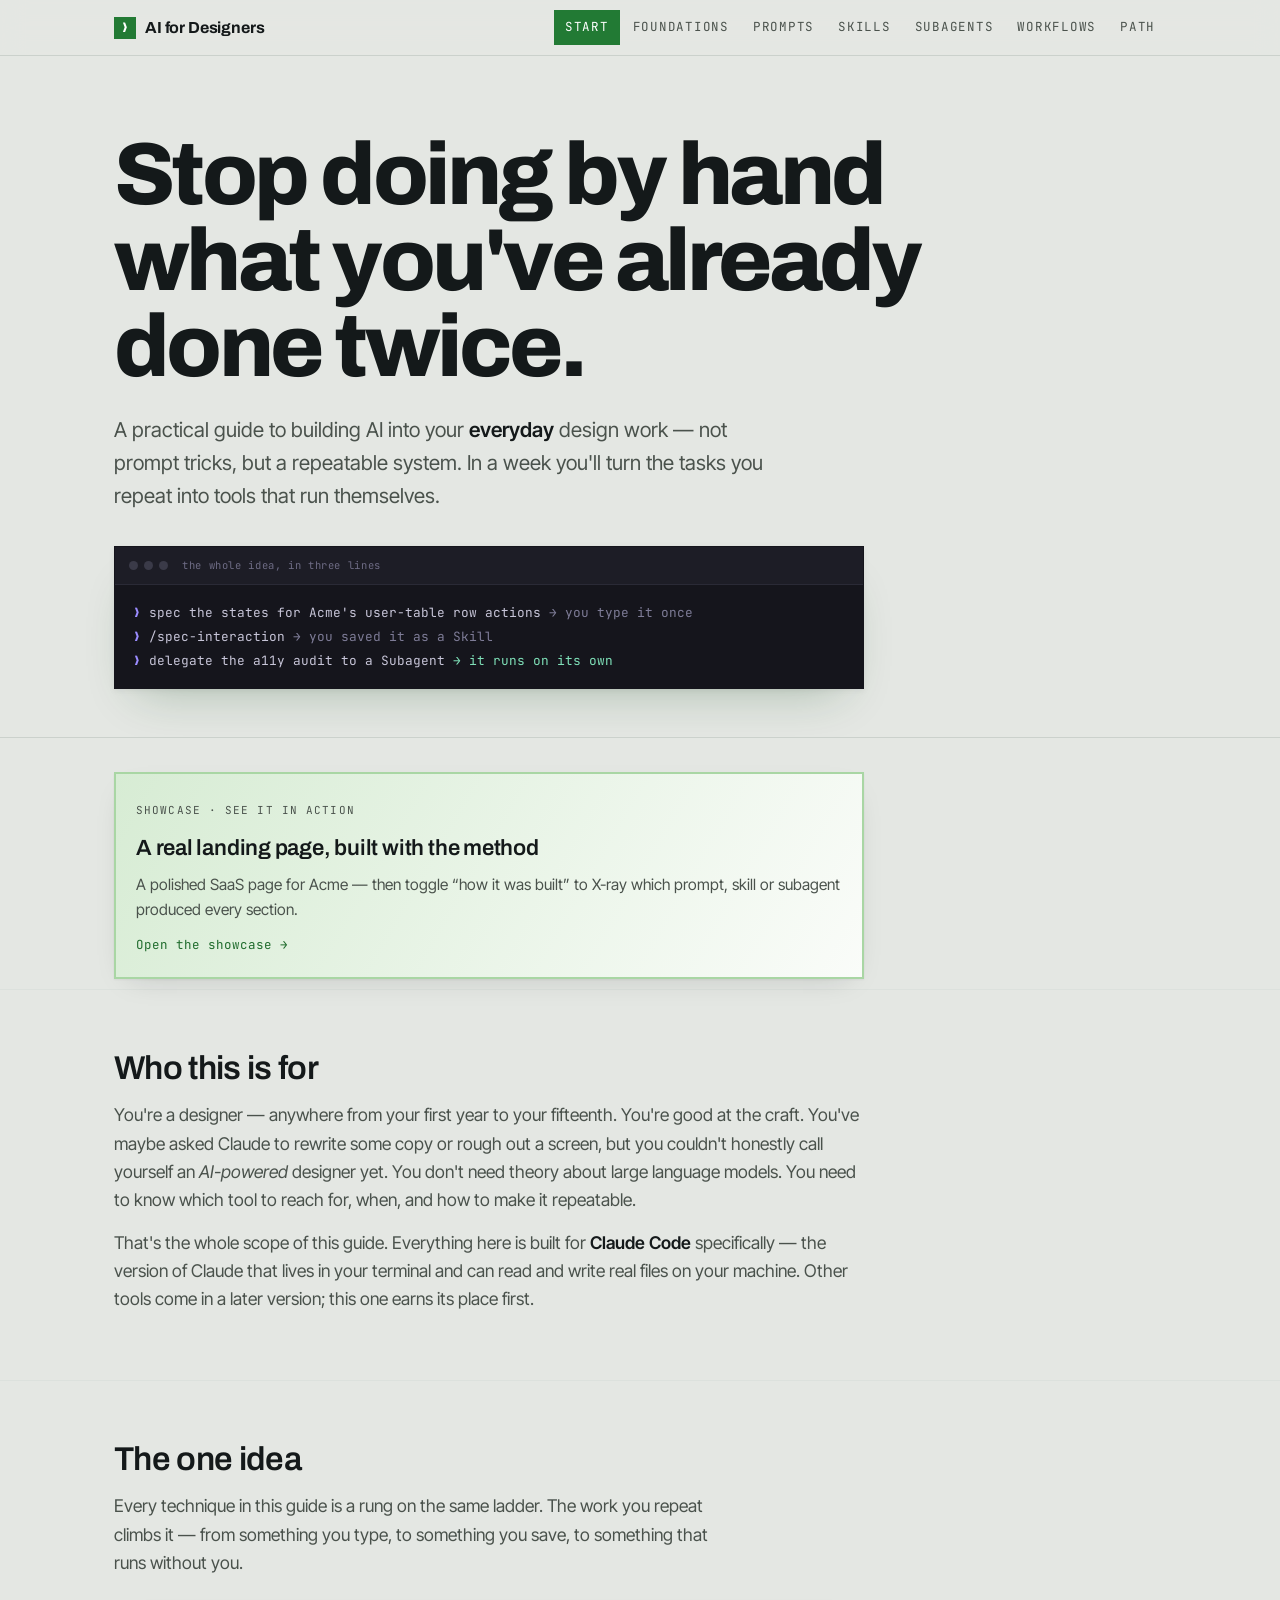
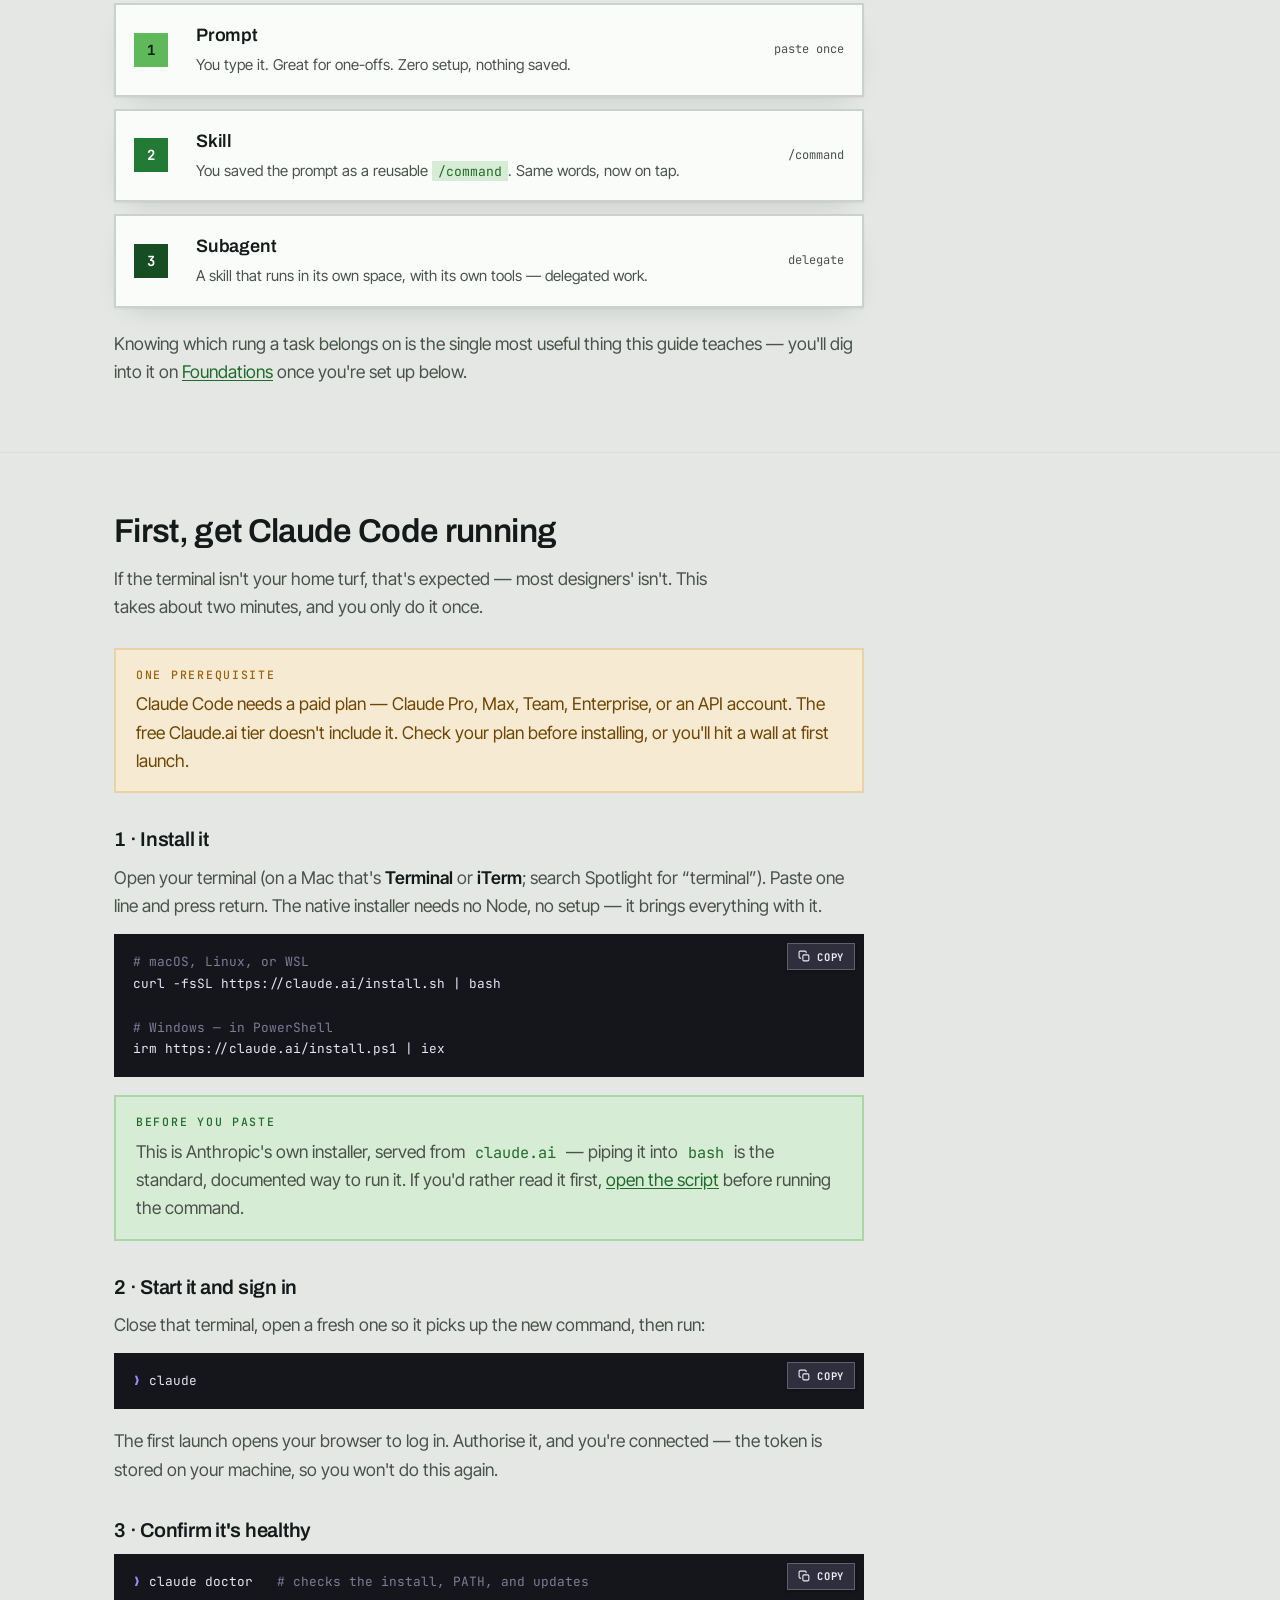
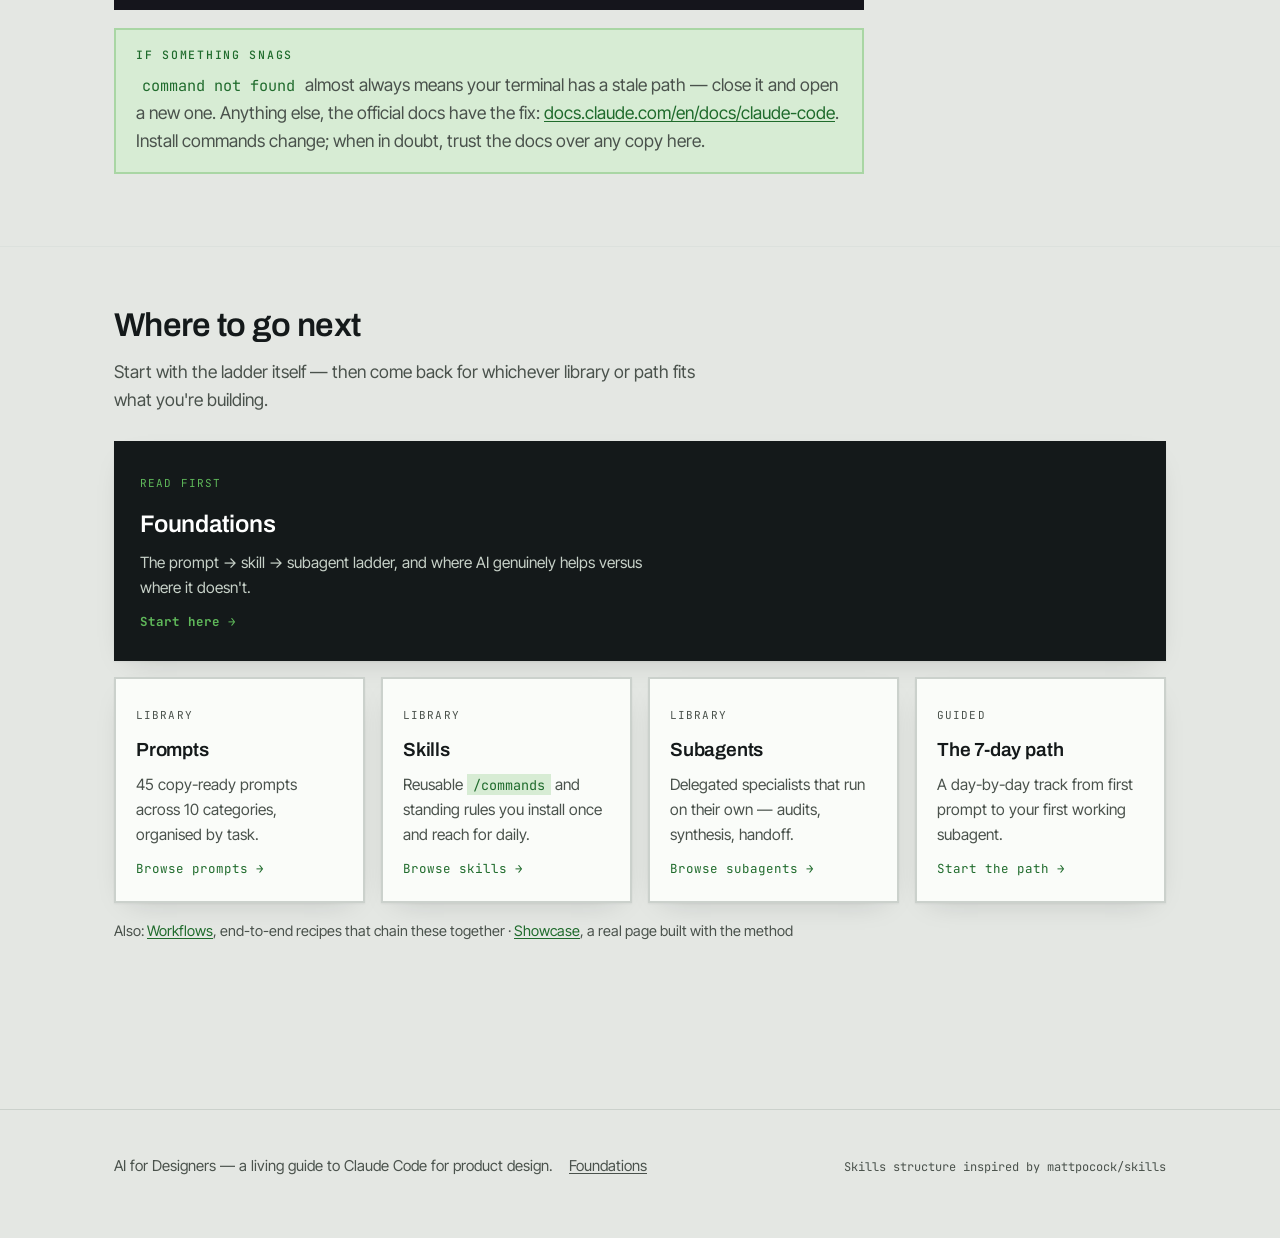
==== commit e052240c: "Add mobile burger nav, fix filter-chip and sticky-toolbar mobile issues Replaces the horizontal-scro" ====
--- a/index.html
+++ b/index.html
@@ -18,7 +18,7 @@
 <nav class="nav">
   <div class="nav-in">
     <a class="brand" href="index.html"><span class="glyph">❯</span><b>AI for Designers</b></a>
-    <div class="nav-links">
+    <div class="nav-links" id="nav-links">
       <a href="index.html" aria-current="page">Start</a>
       <a href="foundations.html">Foundations</a>
       <a href="prompting.html">Prompts</a>
@@ -27,6 +27,7 @@
       <a href="workflows.html">Workflows</a>
       <a href="path.html">Path</a>
     </div>
+    <button class="nav-toggle" type="button" aria-expanded="false" aria-controls="nav-links" aria-label="Toggle menu"></button>
   </div>
 </nav>
 
--- a/assets/css/base.css
+++ b/assets/css/base.css
@@ -23,8 +23,8 @@
 
 /* ---------- top navigation (shared across pages) ------------------------- */
 .nav{
-  position:sticky;top:0;z-index:50;height:var(--nav-h);
-  background:rgba(231,230,225,.82);backdrop-filter:blur(12px);
+  position:sticky;top:0;z-index:100;height:var(--nav-h);
+  background:rgba(228,231,227,.82);backdrop-filter:blur(12px);
   border-bottom:1px solid var(--rule);
 }
 .nav-in{display:flex;align-items:center;gap:22px;height:100%;max-width:1100px;margin:0 auto;padding:0 24px}
@@ -46,6 +46,13 @@
   content:"soon";position:absolute;top:-3px;right:-2px;font-size:7px;letter-spacing:.06em;
   color:var(--t2-ink);background:var(--t2-soft);padding:1px 3px;border-radius:0;
 }
+.nav-toggle{
+  display:none;appearance:none;cursor:pointer;width:36px;height:36px;flex:none;padding:0;
+  align-items:center;justify-content:center;background:transparent;color:var(--ink);
+  border:2px solid var(--rule);
+}
+.nav-toggle:hover{border-color:var(--t2-line);background:var(--t2-soft)}
+.nav-toggle svg{width:18px;height:18px}
 
 /* ---------- page scaffold ------------------------------------------------ */
 main{padding-bottom:100px}
@@ -212,14 +219,18 @@
 /* ---------- responsive --------------------------------------------------- */
 @media (max-width:760px){
   .brand{flex-shrink:0}
+  .nav-toggle{display:inline-flex;margin-left:auto}
   .nav-links{
-    gap:2px;min-width:0;overflow-x:auto;flex-wrap:nowrap;-webkit-overflow-scrolling:touch;
-    scrollbar-width:none;-ms-overflow-style:none;
-    mask-image:linear-gradient(to right,#000 90%,transparent 100%);
-    -webkit-mask-image:linear-gradient(to right,#000 90%,transparent 100%);
+    display:none;position:absolute;top:var(--nav-h);left:0;right:0;z-index:49;
+    flex-direction:column;align-items:stretch;gap:0;
+    background:var(--paper);border-bottom:2px solid var(--rule);box-shadow:var(--shadow-lg);
+    padding:8px;margin-left:0;
   }
-  .nav-links::-webkit-scrollbar{display:none}
-  .nav-links a,.nav-links span{padding:7px 8px;font-size:11px;flex:none;white-space:nowrap}
+  .nav-links.open{display:flex}
+  .nav-links a,.nav-links span{
+    padding:13px 14px;font-size:14px;width:100%;text-align:left;
+  }
+  .nav-links .soon::after{top:11px;right:12px}
   .compare{grid-template-columns:1fr}
   .rung{grid-template-columns:40px 1fr;gap:12px}
   .rung .cmd{display:none}
@@ -228,6 +239,20 @@
   .term-body{font-size:11.5px}
   .term-body .out,.term-body .ok{display:block;margin:2px 0 12px 17px}
   .term-body .term-br{display:none}
+  /* filter chips: one scrollable row instead of wrapping across many lines --
+     a wrapped 10+ chip row was eating most of the sticky toolbar's height */
+  .lib-chips{
+    flex-wrap:nowrap;overflow-x:auto;-webkit-overflow-scrolling:touch;
+    scrollbar-width:none;-ms-overflow-style:none;
+    mask-image:linear-gradient(to right,#000 92%,transparent 100%);
+    -webkit-mask-image:linear-gradient(to right,#000 92%,transparent 100%);
+  }
+  .lib-chips::-webkit-scrollbar{display:none}
+  .lib-chip{flex:none;white-space:nowrap}
+  /* the search+filter toolbar no longer stays pinned on mobile -- sticky here
+     meant it permanently occupied a large chunk of a small viewport and
+     visually collided with the nav dropdown once scrolled */
+  .lib-toolbar{position:static;top:auto}
 }
 @media (prefers-reduced-motion:reduce){
   *{animation:none!important;transition:none!important}
@@ -246,7 +271,7 @@
    LIBRARY — prompt & skills library components (prompting.html, skills.html)
    ========================================================================== */
 .lib-toolbar{
-  position:sticky;top:var(--nav-h);z-index:30;background:rgba(231,230,225,.9);
+  position:sticky;top:var(--nav-h);z-index:30;background:rgba(228,231,227,.9);
   backdrop-filter:blur(10px);padding:16px 0 14px;border-bottom:1px solid var(--rule);margin-bottom:8px;
 }
 .lib-search{
@@ -269,12 +294,13 @@
 .lib-group-head{margin-bottom:16px;padding-bottom:10px;border-bottom:1px solid var(--rule-soft)}
 .lib-group-head h2{font-family:var(--display);font-weight:600;font-size:24px;letter-spacing:-.02em;margin:0}
 .lib-group-head p{margin:4px 0 0;color:var(--ink-2);font-size:16px}
-.lib-grid{display:grid;grid-template-columns:repeat(auto-fill,minmax(340px,1fr));gap:16px}
+.lib-grid{display:grid;grid-template-columns:1fr;gap:16px}
 .lib-empty{font-family:var(--mono);font-size:14px;color:var(--ink-2);padding:40px 0}
 
 .pcard{
   background:var(--card);border:2px solid var(--rule);border-radius:var(--r-m);
   padding:20px;box-shadow:var(--shadow);display:flex;flex-direction:column;
+  min-width:0;
 }
 .pcard-head h3{font-family:var(--display);font-size:19px;font-weight:600;letter-spacing:-.01em;margin:6px 0 5px}
 .pcard-cat{font-family:var(--mono);font-size:10.5px;letter-spacing:.1em;text-transform:uppercase;color:var(--t2-ink)}
@@ -284,7 +310,7 @@
   font-size:14.5px;color:var(--ink-2);border:1px solid var(--rule-soft);
 }
 .pcard-when .eyebrow{display:block;margin-bottom:3px;color:var(--ink-2)}
-.pcard-pre{margin:0 0 4px}
+.pcard-pre{margin:0 0 4px;min-width:0}
 .pcard-pre pre{font-size:12px;max-height:300px}
 .pcard-copy{position:absolute;top:9px;right:9px}
 .pcard-ex{margin-top:12px;border:1px solid var(--rule-soft);border-radius:var(--r-s);background:var(--paper-2)}
